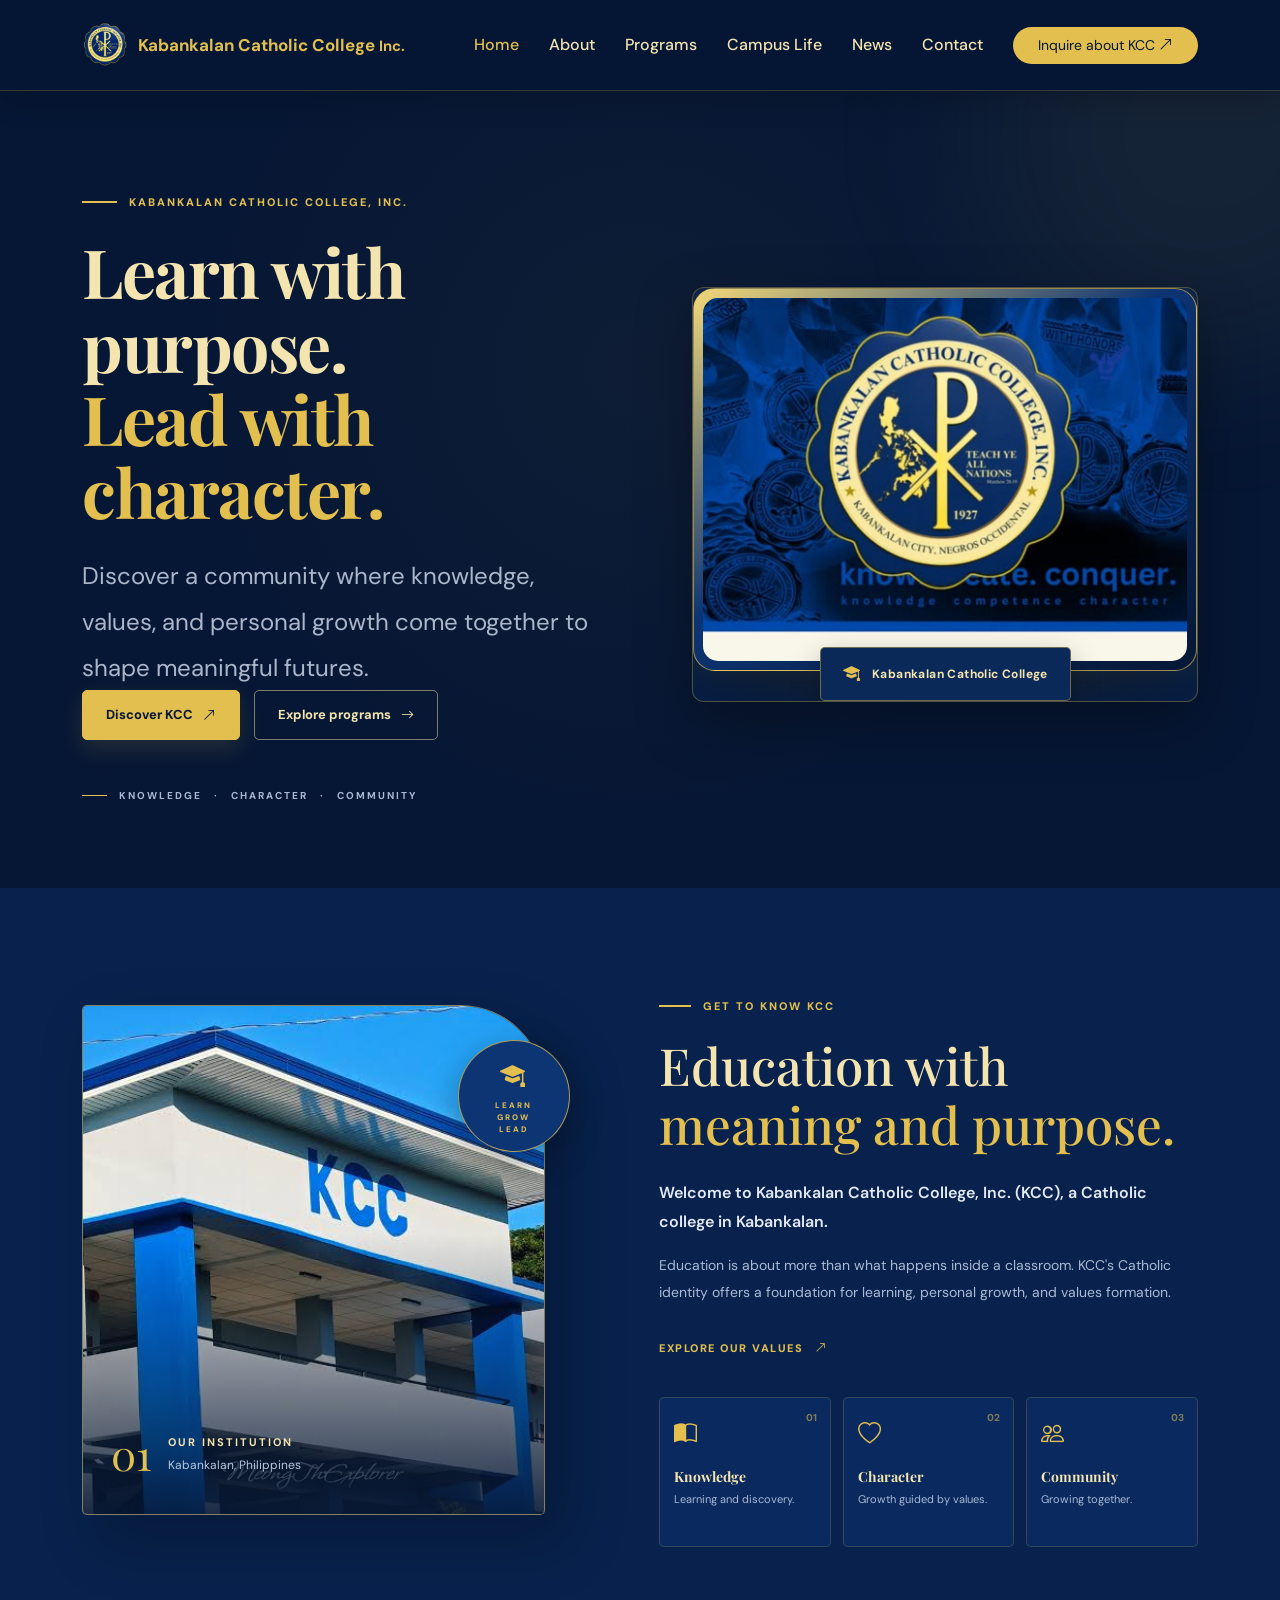
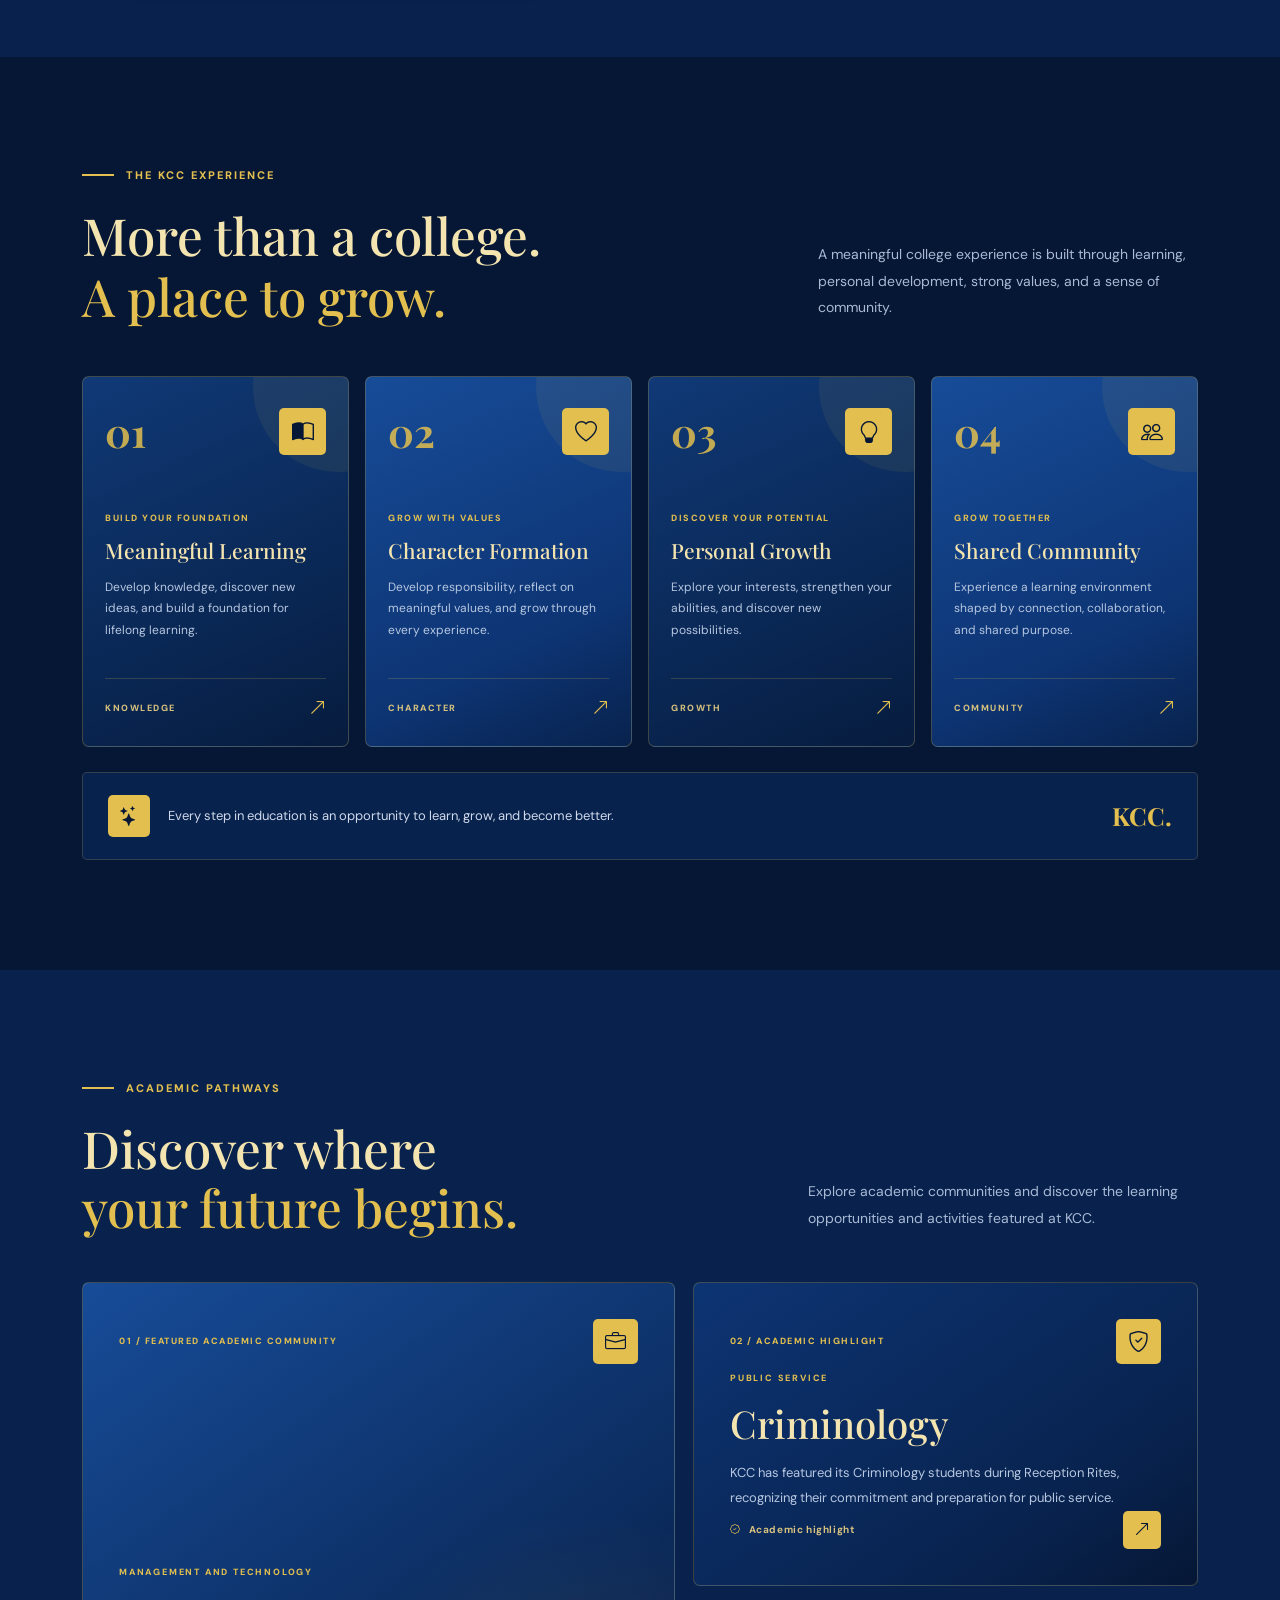
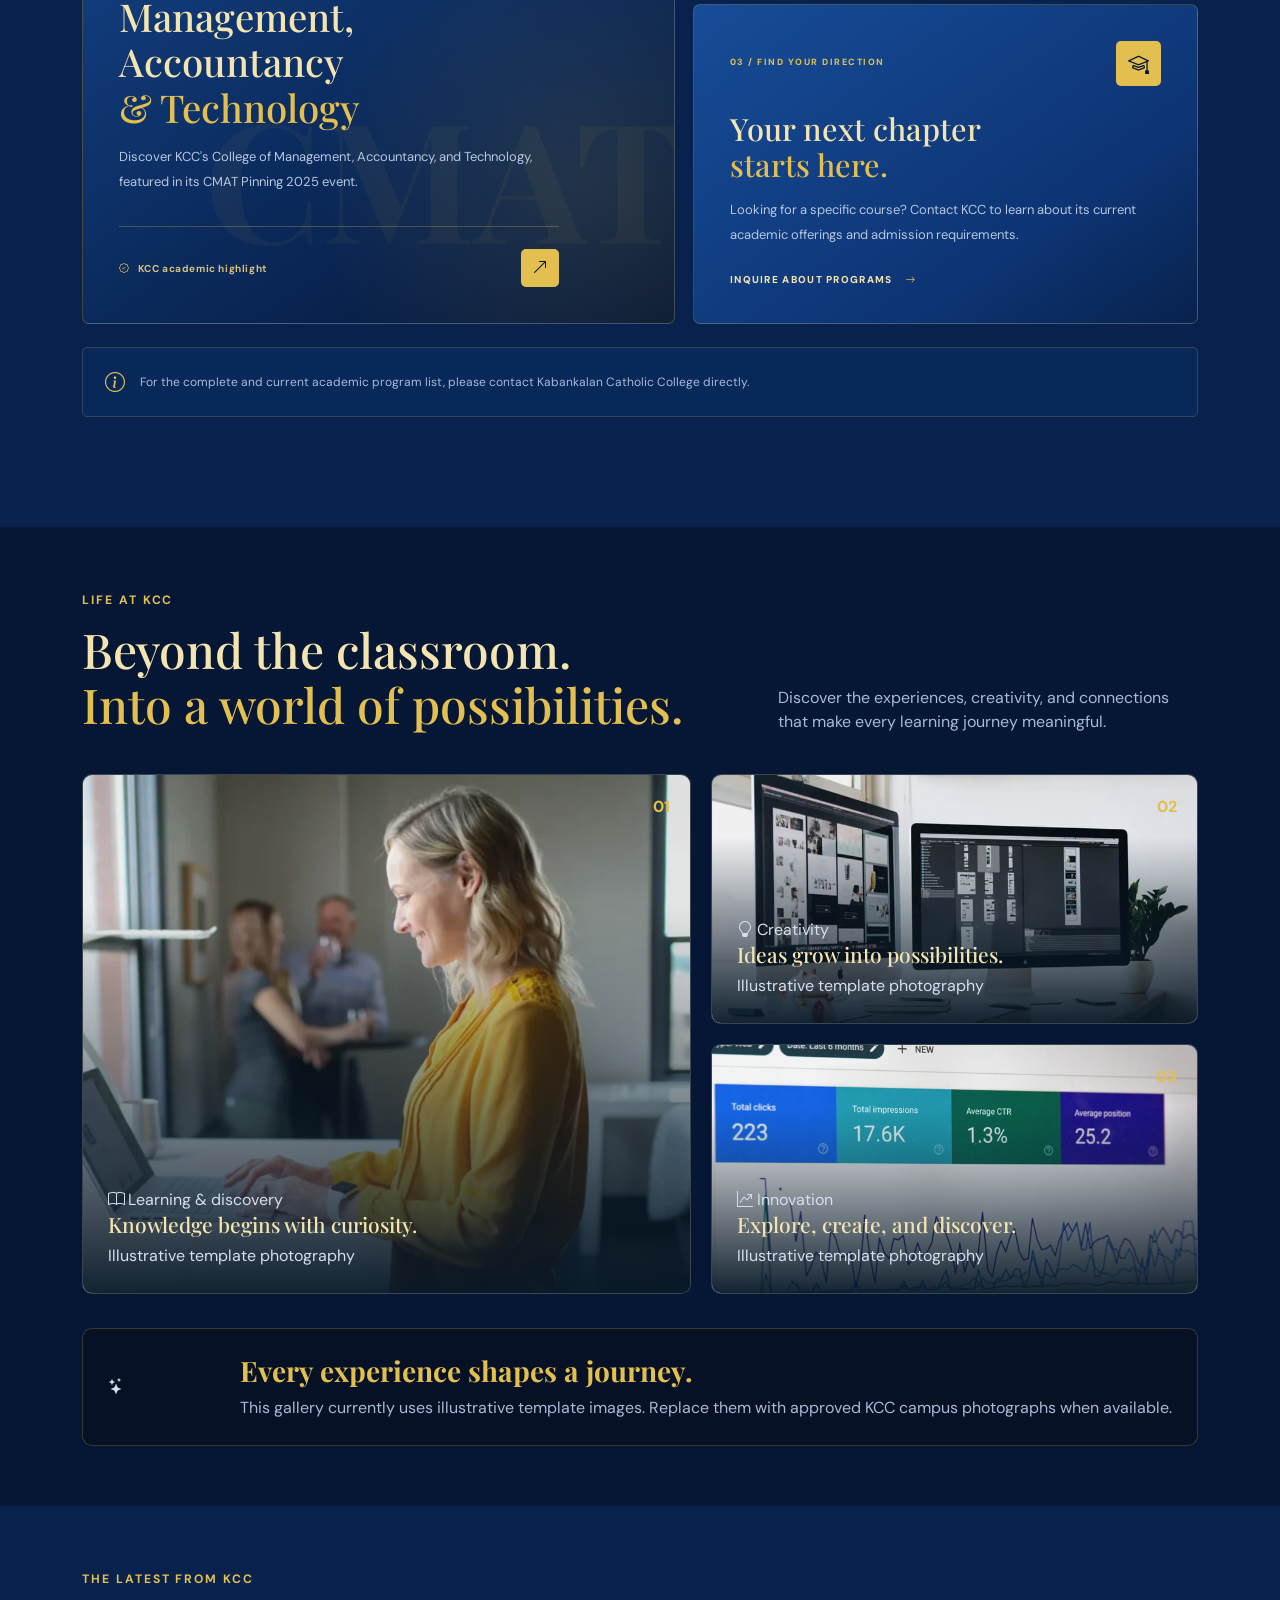
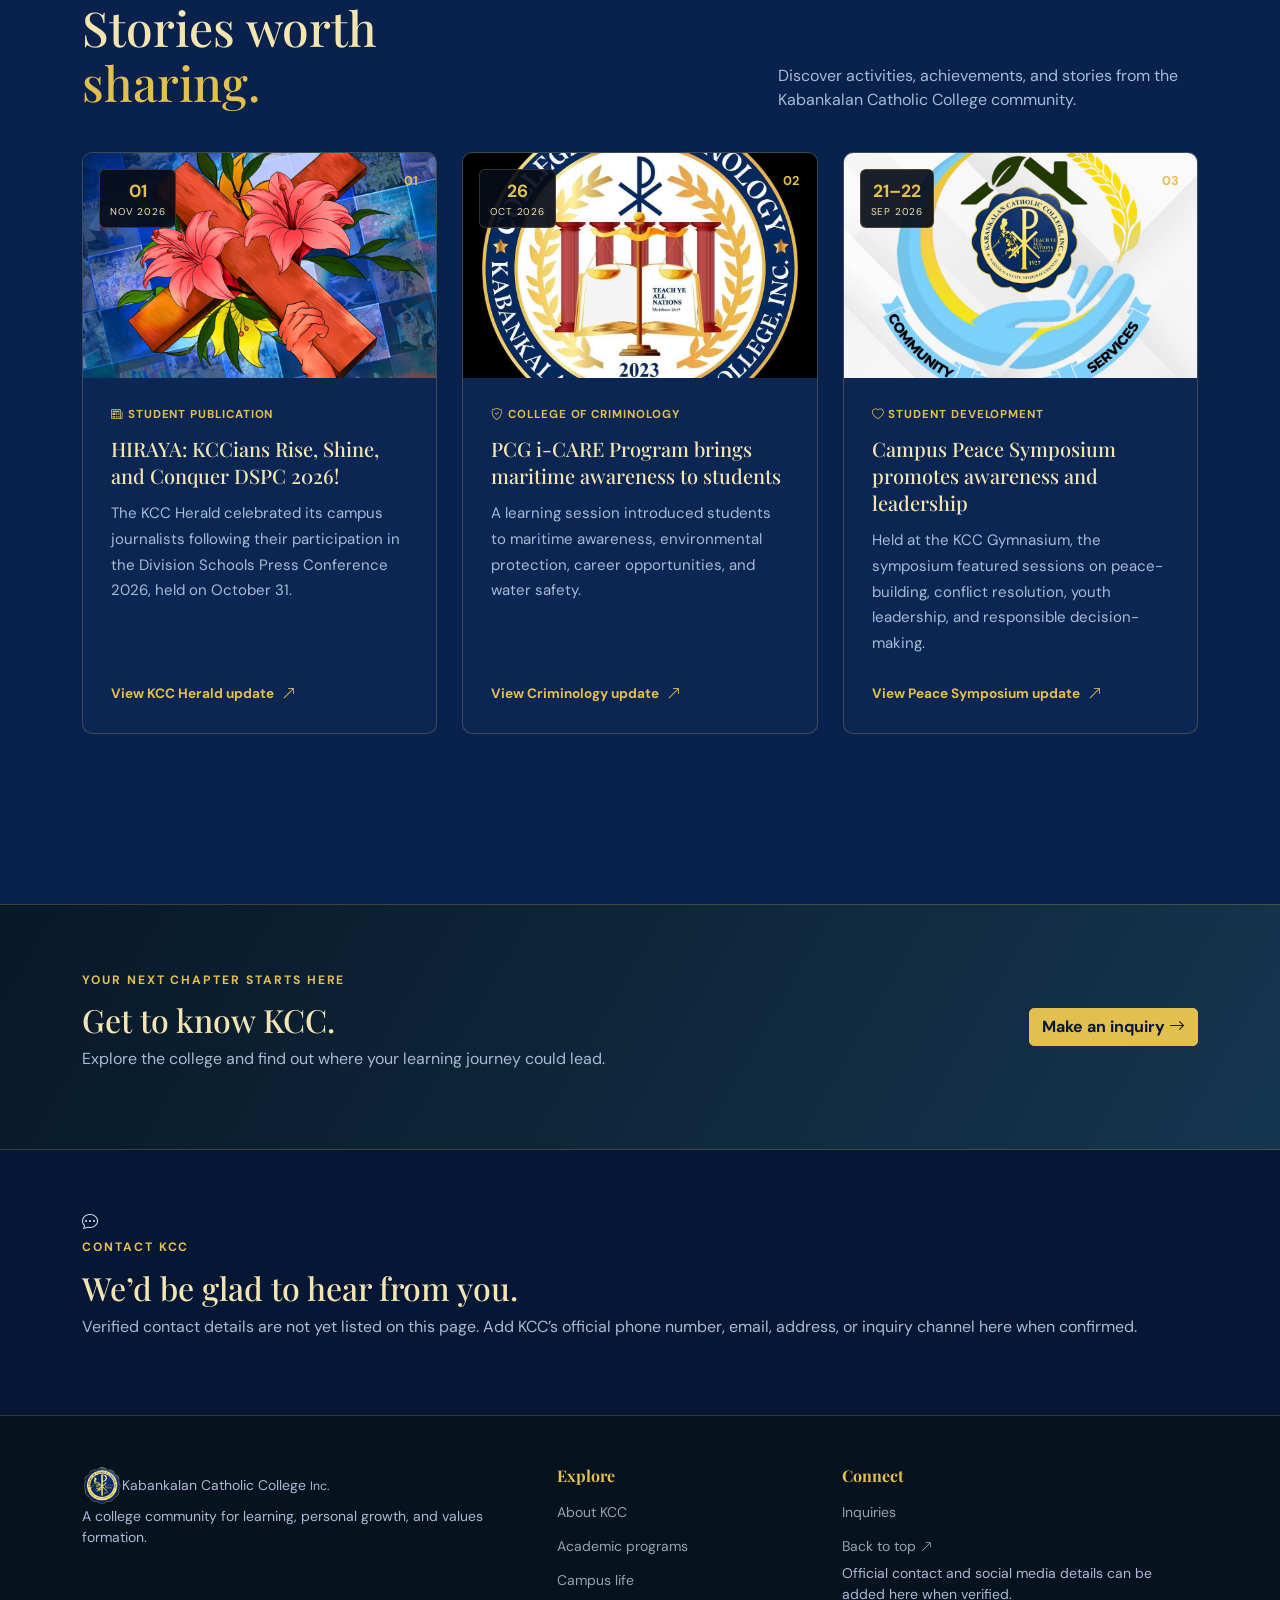
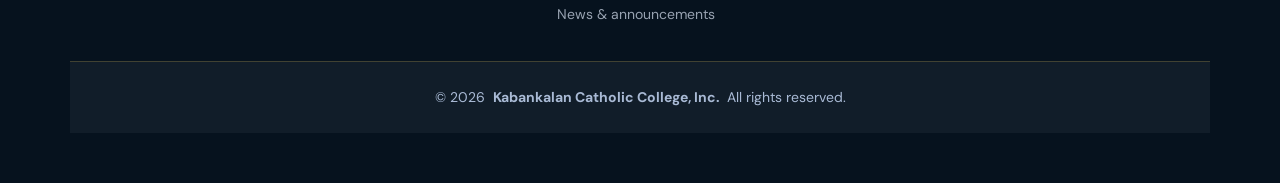
==== index.html @ 58ba97b4 "Initial KCC website project setup" ====
<!DOCTYPE html>
<html lang="en">

<head>
  <meta charset="utf-8">
  <meta name="viewport" content="width=device-width, initial-scale=1">

  <meta name="description" content="Discover Kabankalan Catholic College, Inc. and learn more about its academic community, campus life, and opportunities.">
  <meta name="theme-color" content="#080d18">

  <title>Kabankalan Catholic College, Inc. | KCC</title>

  <!-- KCC Branding -->
  <link href="assets/img/kcc-logo.png" rel="icon" type="image/png">
  <link href="assets/img/apple-touch-icon.png" rel="apple-touch-icon">

  <!-- Google Fonts -->
  <link rel="preconnect" href="https://fonts.googleapis.com">
  <link rel="preconnect" href="https://fonts.gstatic.com" crossorigin>
  <link href="https://fonts.googleapis.com/css2?family=DM+Sans:wght@400;500;600;700&family=Playfair+Display:wght@500;600;700&display=swap" rel="stylesheet">

  <!-- Vendor CSS -->
  <link href="assets/vendor/bootstrap/css/bootstrap.min.css" rel="stylesheet">
  <link href="assets/vendor/bootstrap-icons/bootstrap-icons.css" rel="stylesheet">
  <link href="assets/vendor/aos/aos.css" rel="stylesheet">
  <link href="assets/vendor/glightbox/css/glightbox.min.css" rel="stylesheet">
  <link href="assets/vendor/swiper/swiper-bundle.min.css" rel="stylesheet">

  <!-- Main and KCC Custom CSS -->
  <link href="assets/css/main.css" rel="stylesheet">
  <link href="assets/css/kcc-custom.css" rel="stylesheet">
</head>

<body class="index-page">

  <!-- =========================
       HEADER / NAVIGATION
  ========================== -->
  <header id="header" class="header d-flex align-items-center sticky-top">
    <div class="container-xl d-flex align-items-center">

      <a href="#hero" class="logo d-flex align-items-center me-auto" aria-label="KCC home">
        <img
          src="assets/img/kcc-logo.png"
          alt="Kabankalan Catholic College seal"
          class="brand-logo"
        >

        <span class="brand-name">
          Kabankalan Catholic College
          <small>Inc.</small>
        </span>
      </a>

      <nav id="navmenu" class="navmenu" aria-label="Main navigation">

        <ul>
          <li><a href="#hero" class="active">Home</a></li>
          <li><a href="#about">About</a></li>
          <li><a href="#programs">Programs</a></li>
          <li><a href="#campus-life">Campus Life</a></li>
          <li><a href="#news">News</a></li>
          <li><a href="#contact">Contact</a></li>
        </ul>

        <button
          class="mobile-nav-toggle d-xl-none bi bi-list"
          type="button"
          aria-label="Toggle navigation"
        ></button>

      </nav>

      <a class="btn-getstarted" href="#contact">
        Inquire about KCC
        <i class="bi bi-arrow-up-right"></i>
      </a>

    </div>
  </header>


  <main>

   
<!-- =========================
     PROJECT 3 - ROYAL BLUE HERO
========================== -->
<section id="hero" class="hero kcc-hero project3-hero">

  <div class="container kcc-hero-inner">

    <!-- LEFT: HERO CONTENT -->
    <div class="kcc-hero-copy">

      <span class="kcc-hero-eyebrow">
        <span class="hero-eyebrow-line"></span>
        KABANKALAN CATHOLIC COLLEGE, INC.
      </span>

      <h1>
        Learn with purpose.
        <span>Lead with character.</span>
      </h1>

      <p class="kcc-hero-description">
        Discover a community where knowledge, values, and
        personal growth come together to shape meaningful futures.
      </p>

      <div class="hero-actions">

        <a class="btn btn-gold" href="#about">
          Discover KCC
          <i class="bi bi-arrow-up-right"></i>
        </a>

        <a class="btn btn-outline-light" href="#programs">
          Explore programs
          <i class="bi bi-arrow-right"></i>
        </a>

      </div>

      <div class="kcc-hero-motto">
        <span></span>
        KNOWLEDGE &nbsp; · &nbsp; CHARACTER &nbsp; · &nbsp; COMMUNITY
      </div>

    </div>


    <!-- RIGHT: KCC HERO ARTWORK -->
    <div class="kcc-hero-artwork">

      <div class="kcc-hero-art-glow"></div>

      <div class="kcc-hero-art-frame">

        <img
          src="assets/img/hero-bg.jpg"
          alt="Kabankalan Catholic College official school seal and identity"
          fetchpriority="high"
        >

      </div>

      <div class="kcc-hero-art-label">
        <i class="bi bi-mortarboard-fill"></i>
        <span>Kabankalan Catholic College</span>
      </div>

    </div>

  </div>

</section>



<!-- =========================
     PROJECT 3 - ABOUT KCC
========================== -->
<section id="about" class="section p3-about">

  <div class="container">

    <div class="p3-about-grid">

      <!-- LEFT: IMAGE -->
      <div class="p3-about-visual" data-aos="fade-right">

        <div class="p3-about-image-frame">

          <img
            src="assets/img/about.jpg"
            alt="Kabankalan Catholic College"
            loading="lazy"
          >

          <div class="p3-about-image-overlay"></div>

          <div class="p3-about-image-label">
            <span>01</span>
            <div>
              <strong>OUR INSTITUTION</strong>
              <small>Kabankalan, Philippines</small>
            </div>
          </div>

        </div>

        <div class="p3-about-decoration"></div>

        <div class="p3-about-seal">
          <i class="bi bi-mortarboard-fill"></i>
          <span>LEARN</span>
          <span>GROW</span>
          <span>LEAD</span>
        </div>

      </div>


      <!-- RIGHT: CONTENT -->
      <div class="p3-about-content" data-aos="fade-left">

        <span class="p3-section-label">
          <span></span>
          GET TO KNOW KCC
        </span>

        <h2>
          Education with
          <span>meaning and purpose.</span>
        </h2>

        <p class="p3-about-lead">
          Welcome to Kabankalan Catholic College, Inc. (KCC),
          a Catholic college in Kabankalan.
        </p>

        <p class="p3-about-description">
          Education is about more than what happens inside a classroom.
          KCC's Catholic identity offers a foundation for learning,
          personal growth, and values formation.
        </p>

        <a href="#why-kcc" class="p3-about-link">
          EXPLORE OUR VALUES
          <i class="bi bi-arrow-up-right"></i>
        </a>

        <!-- THREE CORE VALUES -->
        <div class="p3-about-values">

          <article class="p3-value-item">
            <span class="p3-value-number">01</span>

            <div class="p3-value-icon">
              <i class="bi bi-book-half"></i>
            </div>

            <div>
              <h3>Knowledge</h3>
              <p>Learning and discovery.</p>
            </div>
          </article>

          <article class="p3-value-item">
            <span class="p3-value-number">02</span>

            <div class="p3-value-icon">
              <i class="bi bi-heart"></i>
            </div>

            <div>
              <h3>Character</h3>
              <p>Growth guided by values.</p>
            </div>
          </article>

          <article class="p3-value-item">
            <span class="p3-value-number">03</span>

            <div class="p3-value-icon">
              <i class="bi bi-people"></i>
            </div>

            <div>
              <h3>Community</h3>
              <p>Growing together.</p>
            </div>
          </article>

        </div>

      </div>

    </div>

  </div>

</section>


   
<!-- =========================
     PROJECT 3 - WHY CHOOSE KCC
========================== -->
<section id="why-kcc" class="section p3-why-section">

  <div class="container">

    <div class="p3-why-heading" data-aos="fade-up">

      <div>
        <span class="p3-section-label">
          <span></span>
          THE KCC EXPERIENCE
        </span>

        <h2>
          More than a college.
          <span>A place to grow.</span>
        </h2>
      </div>

      <p>
        A meaningful college experience is built through learning,
        personal development, strong values, and a sense of community.
      </p>

    </div>


    <div class="p3-why-grid">

      <!-- CARD 01 -->
      <article class="p3-why-card" data-aos="fade-up">

        <div class="p3-why-card-top">
          <span class="p3-why-number">01</span>
          <i class="bi bi-book-half"></i>
        </div>

        <div class="p3-why-card-content">
          <span class="p3-why-small-label">BUILD YOUR FOUNDATION</span>

          <h3>Meaningful Learning</h3>

          <p>
            Develop knowledge, discover new ideas, and build
            a foundation for lifelong learning.
          </p>
        </div>

        <div class="p3-why-card-bottom">
          <span>KNOWLEDGE</span>
          <i class="bi bi-arrow-up-right"></i>
        </div>

      </article>


      <!-- CARD 02 -->
      <article class="p3-why-card p3-why-card-light" data-aos="fade-up" data-aos-delay="100">

        <div class="p3-why-card-top">
          <span class="p3-why-number">02</span>
          <i class="bi bi-heart"></i>
        </div>

        <div class="p3-why-card-content">
          <span class="p3-why-small-label">GROW WITH VALUES</span>

          <h3>Character Formation</h3>

          <p>
            Develop responsibility, reflect on meaningful values,
            and grow through every experience.
          </p>
        </div>

        <div class="p3-why-card-bottom">
          <span>CHARACTER</span>
          <i class="bi bi-arrow-up-right"></i>
        </div>

      </article>


      <!-- CARD 03 -->
      <article class="p3-why-card" data-aos="fade-up" data-aos-delay="200">

        <div class="p3-why-card-top">
          <span class="p3-why-number">03</span>
          <i class="bi bi-lightbulb"></i>
        </div>

        <div class="p3-why-card-content">
          <span class="p3-why-small-label">DISCOVER YOUR POTENTIAL</span>

          <h3>Personal Growth</h3>

          <p>
            Explore your interests, strengthen your abilities,
            and discover new possibilities.
          </p>
        </div>

        <div class="p3-why-card-bottom">
          <span>GROWTH</span>
          <i class="bi bi-arrow-up-right"></i>
        </div>

      </article>


      <!-- CARD 04 -->
      <article class="p3-why-card p3-why-card-light" data-aos="fade-up" data-aos-delay="300">

        <div class="p3-why-card-top">
          <span class="p3-why-number">04</span>
          <i class="bi bi-people"></i>
        </div>

        <div class="p3-why-card-content">
          <span class="p3-why-small-label">GROW TOGETHER</span>

          <h3>Shared Community</h3>

          <p>
            Experience a learning environment shaped by
            connection, collaboration, and shared purpose.
          </p>
        </div>

        <div class="p3-why-card-bottom">
          <span>COMMUNITY</span>
          <i class="bi bi-arrow-up-right"></i>
        </div>

      </article>

    </div>

    <div class="p3-why-footer" data-aos="fade-up">

      <span class="p3-why-footer-icon">
        <i class="bi bi-stars"></i>
      </span>

      <p>
        Every step in education is an opportunity to learn,
        grow, and become better.
      </p>

      <span class="p3-why-footer-mark">KCC.</span>

    </div>

  </div>

</section>



   
<!-- =========================
     PROJECT 3 - ACADEMIC PROGRAMS
========================== -->
<section id="programs" class="section p3-programs-section">

  <div class="container">

    <div class="p3-programs-heading" data-aos="fade-up">

      <div>
        <span class="p3-section-label">
          <span></span>
          ACADEMIC PATHWAYS
        </span>

        <h2>
          Discover where
          <span>your future begins.</span>
        </h2>
      </div>

      <p>
        Explore academic communities and discover the learning
        opportunities and activities featured at KCC.
      </p>

    </div>


    <div class="p3-programs-grid">

      <!-- FEATURED: CMAT -->
      <article
        class="p3-program-card p3-program-featured"
        data-aos="fade-up"
      >

        <div class="p3-program-card-top">
          <span>01 / FEATURED ACADEMIC COMMUNITY</span>
          <i class="bi bi-briefcase"></i>
        </div>

        <div class="p3-program-featured-content">

          <span class="p3-program-tag">
            MANAGEMENT AND TECHNOLOGY
          </span>

          <h3>
            Management,
            Accountancy
            <span>& Technology</span>
          </h3>

          <p>
            Discover KCC's College of Management, Accountancy,
            and Technology, featured in its CMAT Pinning 2025 event.
          </p>

          <div class="p3-program-divider"></div>

          <div class="p3-program-bottom">
            <span>
              <i class="bi bi-patch-check"></i>
              KCC academic highlight
            </span>

            <a href="#contact" aria-label="Ask about CMAT">
              <i class="bi bi-arrow-up-right"></i>
            </a>
          </div>

        </div>

        <span class="p3-program-watermark">CMAT</span>

      </article>


      <!-- CRIMINOLOGY -->
      <article
        class="p3-program-card p3-program-criminology"
        data-aos="fade-up"
        data-aos-delay="120"
      >

        <div class="p3-program-card-top">
          <span>02 / ACADEMIC HIGHLIGHT</span>
          <i class="bi bi-shield-check"></i>
        </div>

        <div class="p3-program-content">

          <span class="p3-program-tag">
            PUBLIC SERVICE
          </span>

          <h3>Criminology</h3>

          <p>
            KCC has featured its Criminology students during
            Reception Rites, recognizing their commitment
            and preparation for public service.
          </p>

        </div>

        <div class="p3-program-bottom">
          <span>
            <i class="bi bi-patch-check"></i>
            Academic highlight
          </span>

          <a href="#contact" aria-label="Ask about Criminology">
            <i class="bi bi-arrow-up-right"></i>
          </a>
        </div>

      </article>


      <!-- PROGRAM INQUIRY -->
      <article
        class="p3-program-card p3-program-inquiry"
        data-aos="fade-up"
        data-aos-delay="240"
      >

        <div class="p3-program-card-top">
          <span>03 / FIND YOUR DIRECTION</span>
          <i class="bi bi-mortarboard"></i>
        </div>

        <div class="p3-program-content">

          <h3>
            Your next chapter
            <span>starts here.</span>
          </h3>

          <p>
            Looking for a specific course? Contact KCC to learn
            about its current academic offerings and admission requirements.
          </p>

        </div>

        <a href="#contact" class="p3-program-inquiry-link">
          INQUIRE ABOUT PROGRAMS
          <i class="bi bi-arrow-right"></i>
        </a>

      </article>

    </div>


    <div class="p3-programs-note" data-aos="fade-up">

      <i class="bi bi-info-circle"></i>

      <p>
        For the complete and current academic program list,
        please contact Kabankalan Catholic College directly.
      </p>

    </div>

  </div>

</section>



    <!-- =========================
         CAMPUS LIFE
    ========================== -->
    <section id="campus-life" class="section campus-section">

      <div class="container">

        <div class="campus-heading" data-aos="fade-up">

          <div>
            <span class="section-kicker">Life at KCC</span>

            <h2 class="section-heading">
              Beyond the classroom.
              <span>Into a world of possibilities.</span>
            </h2>
          </div>

          <p>
            Discover the experiences, creativity, and connections
            that make every learning journey meaningful.
          </p>

        </div>

        <div class="campus-gallery">

          <!-- FEATURED IMAGE -->
          <figure
            class="campus-photo campus-photo-large"
            data-aos="fade-up"
          >

            <img
              src="assets/img/about/about-1.webp"
              alt="Illustrative image of a learner working at a laptop"
              loading="lazy"
            >

            <div class="campus-photo-overlay"></div>

            <div class="campus-photo-content">

              <span class="campus-photo-category">
                <i class="bi bi-book"></i>
                Learning &amp; discovery
              </span>

              <h3>Knowledge begins with curiosity.</h3>

              <span class="campus-photo-note">
                Illustrative template photography
              </span>

            </div>

            <span class="campus-photo-number">01</span>

          </figure>


          <!-- SECOND IMAGE -->
          <figure
            class="campus-photo"
            data-aos="fade-up"
            data-aos-delay="120"
          >

            <img
              src="assets/img/course/course-1.webp"
              alt="Illustrative image of a computer displaying design work"
              loading="lazy"
            >

            <div class="campus-photo-overlay"></div>

            <div class="campus-photo-content">

              <span class="campus-photo-category">
                <i class="bi bi-lightbulb"></i>
                Creativity
              </span>

              <h3>Ideas grow into possibilities.</h3>

              <span class="campus-photo-note">
                Illustrative template photography
              </span>

            </div>

            <span class="campus-photo-number">02</span>

          </figure>


          <!-- THIRD IMAGE -->
          <figure
            class="campus-photo"
            data-aos="fade-up"
            data-aos-delay="240"
          >

            <img
              src="assets/img/course/course-2.webp"
              alt="Illustrative image of data analytics on a computer screen"
              loading="lazy"
            >

            <div class="campus-photo-overlay"></div>

            <div class="campus-photo-content">

              <span class="campus-photo-category">
                <i class="bi bi-graph-up-arrow"></i>
                Innovation
              </span>

              <h3>Explore, create, and discover.</h3>

              <span class="campus-photo-note">
                Illustrative template photography
              </span>

            </div>

            <span class="campus-photo-number">03</span>

          </figure>

        </div>


        <div class="campus-footer" data-aos="fade-up">

          <div class="campus-footer-icon">
            <i class="bi bi-stars"></i>
          </div>

          <div>
            <h3>Every experience shapes a journey.</h3>

            <p>
              This gallery currently uses illustrative template images.
              Replace them with approved KCC campus photographs when available.
            </p>
          </div>

        </div>

      </div>

    </section>


    <!-- =========================
         KCC NEWS & ANNOUNCEMENTS
    ========================== -->
    <section id="news" class="section news-section">

      <div class="container">

        <div class="news-heading" data-aos="fade-up">

          <div>
            <span class="section-kicker">The latest from KCC</span>

            <h2 class="section-heading">
              Stories worth
              <span>sharing.</span>
            </h2>
          </div>

          <p>
            Discover activities, achievements, and stories
            from the Kabankalan Catholic College community.
          </p>

        </div>


        <div class="news-grid">

          <!-- FEATURED NEWS: DSPC 2026 -->
          <article
            class="news-story news-story-featured"
            data-aos="fade-up"
          >

            <div class="news-story-image">

              <img
                src="assets/img/event/KCCHERALD.jpg"
                alt="KCC campus journalism activity"
                loading="lazy"
              >

            </div>

            <div class="news-story-overlay"></div>

            <span class="news-date">
              <strong>01</strong>
              <small>NOV 2026</small>
            </span>

            <div class="news-story-content">

              <span class="news-category">
                <i class="bi bi-newspaper"></i>
                Student publication
              </span>

              <h3>
                HIRAYA: KCCians Rise, Shine, and Conquer DSPC 2026!
              </h3>

              <p>
                The KCC Herald celebrated its campus journalists
                following their participation in the Division
                Schools Press Conference 2026, held on October 31.
              </p>

              <a
                href="https://www.facebook.com/thekccherald"
                target="_blank"
                rel="noopener noreferrer"
                class="news-read-link"
              >
                View KCC Herald update
                <i class="bi bi-arrow-up-right"></i>
              </a>

            </div>

            <span class="news-story-number">01</span>

          </article>


          <!-- PCG I-CARE -->
          <article
            class="news-story news-story-small"
            data-aos="fade-up"
            data-aos-delay="120"
          >

            <div class="news-story-image">

              <img
                src="assets/img/event/Criminology.jpg"
                alt="KCC College of Criminology activity"
                loading="lazy"
              >

            </div>

            <div class="news-story-overlay"></div>

            <span class="news-date">
              <strong>26</strong>
              <small>OCT 2026</small>
            </span>

            <div class="news-story-content">

              <span class="news-category">
                <i class="bi bi-shield-check"></i>
                College of Criminology
              </span>

              <h3>
                PCG i-CARE Program brings maritime awareness to students
              </h3>

              <p>
                A learning session introduced students to maritime
                awareness, environmental protection, career opportunities,
                and water safety.
              </p>

              <a
                href="https://www.facebook.com/share/p/18pWQpgUuE/"
                target="_blank"
                rel="noopener noreferrer"
                class="news-read-link"
              >
                View Criminology update
                <i class="bi bi-arrow-up-right"></i>
              </a>

            </div>

            <span class="news-story-number">02</span>

          </article>


          <!-- CAMPUS PEACE SYMPOSIUM -->
          <article
            class="news-story news-story-editorial"
            data-aos="fade-up"
            data-aos-delay="240"
          >

            <div class="news-story-image">

              <img
                src="assets/img/event/PeaceSymposium.jpg"
                alt="KCC Campus Peace Symposium"
                loading="lazy"
              >

            </div>

            <div class="news-story-overlay"></div>

            <span class="news-date">
              <strong>21–22</strong>
              <small>SEP 2026</small>
            </span>

            <div class="news-story-content">

              <span class="news-category">
                <i class="bi bi-heart"></i>
                Student development
              </span>

              <h3>
                Campus Peace Symposium promotes awareness and leadership
              </h3>

              <p>
                Held at the KCC Gymnasium, the symposium featured
                sessions on peace-building, conflict resolution,
                youth leadership, and responsible decision-making.
              </p>

              <a
                href="https://www.facebook.com/share/p/1FNXZFG8wu/"
                target="_blank"
                rel="noopener noreferrer"
                class="news-read-link"
              >
                View Peace Symposium update
                <i class="bi bi-arrow-up-right"></i>
              </a>

            </div>

            <span class="news-story-number">03</span>

          </article>

        </div>


        <div class="news-bottom" data-aos="fade-up">

          <div class="news-bottom-label">
            <span class="news-bottom-dot"></span>
            <span>From the KCC community</span>
          </div>

          <p>
            Stories, activities, and announcements that bring
            the KCC community together.
          </p>

        </div>

      </div>

    </section>


    <!-- =========================
         INQUIRY BANNER
    ========================== -->
    <section class="inquiry-band">

      <div
        class="container d-lg-flex align-items-center justify-content-between"
        data-aos="fade-up"
      >

        <div>
          <span class="section-kicker">
            Your next chapter starts here
          </span>

          <h2>Get to know KCC.</h2>

          <p>
            Explore the college and find out where your
            learning journey could lead.
          </p>
        </div>

        <a class="btn btn-gold" href="#contact">
          Make an inquiry
          <i class="bi bi-arrow-right"></i>
        </a>

      </div>

    </section>


    <!-- =========================
         CONTACT
    ========================== -->
    <section id="contact" class="section contact-section">

      <div class="container">

        <div class="contact-card" data-aos="fade-up">

          <div class="contact-icon">
            <i class="bi bi-chat-dots"></i>
          </div>

          <div>
            <span class="section-kicker">Contact KCC</span>

            <h2>We’d be glad to hear from you.</h2>

            <p>
              Verified contact details are not yet listed on this page.
              Add KCC’s official phone number, email, address, or
              inquiry channel here when confirmed.
            </p>
          </div>

        </div>

      </div>

    </section>

  </main>


  <!-- =========================
       FOOTER
  ========================== -->
  <footer id="footer" class="footer kcc-footer">

    <div class="container footer-top">

      <div class="row gy-4">

        <div class="col-lg-5 col-md-6">

          <a
            href="#hero"
            class="logo d-flex align-items-center footer-brand"
            aria-label="KCC home"
          >

            <img
              src="assets/img/kcc-logo.png"
              alt="Kabankalan Catholic College seal"
              class="brand-logo"
            >

            <span class="brand-name">
              Kabankalan Catholic College
              <small>Inc.</small>
            </span>

          </a>

          <p class="footer-intro">
            A college community for learning, personal growth,
            and values formation.
          </p>

        </div>


        <div class="col-lg-3 col-md-6 footer-links">

          <h4>Explore</h4>

          <ul>
            <li><a href="#about">About KCC</a></li>
            <li><a href="#programs">Academic programs</a></li>
            <li><a href="#campus-life">Campus life</a></li>
            <li><a href="#news">News &amp; announcements</a></li>
          </ul>

        </div>


        <div class="col-lg-4 col-md-6 footer-links">

          <h4>Connect</h4>

          <ul>
            <li><a href="#contact">Inquiries</a></li>
            <li>
              <a href="#hero">
                Back to top
                <i class="bi bi-arrow-up-right"></i>
              </a>
            </li>
          </ul>

          <p class="footer-contact-note">
            Official contact and social media details can be added
            here when verified.
          </p>

        </div>

      </div>

    </div>


    <div class="container copyright text-center">

      <p>
        ©
        <span id="copyright-year">2026</span>
        <strong class="px-1">
          Kabankalan Catholic College, Inc.
        </strong>
        All rights reserved.
      </p>

    </div>

  </footer>


  <!-- Scroll to Top -->
  <a
    href="#hero"
    id="scroll-top"
    class="scroll-top d-flex align-items-center justify-content-center"
    aria-label="Back to top"
  >
    <i class="bi bi-arrow-up-short"></i>
  </a>


  <!-- Preloader -->
  <div id="preloader" aria-hidden="true"></div>


  <!-- Vendor JS -->
  <script src="assets/vendor/bootstrap/js/bootstrap.bundle.min.js"></script>
  <script src="assets/vendor/aos/aos.js"></script>
  <script src="assets/vendor/glightbox/js/glightbox.min.js"></script>
  <script src="assets/vendor/purecounter/purecounter_vanilla.js"></script>
  <script src="assets/vendor/swiper/swiper-bundle.min.js"></script>

  <!-- Main JS -->
  <script src="assets/js/main.js"></script>

</body>
</html>
---- assets/css/main.css ----
/**
* Template Name: Mentor
* Template URL: https://bootstrapmade.com/mentor-free-education-bootstrap-theme/
* Updated: Jul 07 2025 with Bootstrap v5.3.7
* Author: BootstrapMade.com
* License: https://bootstrapmade.com/license/
*/

/*--------------------------------------------------------------
# Font & Color Variables
# Help: https://bootstrapmade.com/color-system/
--------------------------------------------------------------*/
/* Fonts */
:root {
  --default-font: "Open Sans",  system-ui, -apple-system, "Segoe UI", Roboto, "Helvetica Neue", Arial, "Noto Sans", "Liberation Sans", sans-serif, "Apple Color Emoji", "Segoe UI Emoji", "Segoe UI Symbol", "Noto Color Emoji";
  --heading-font: "Raleway",  sans-serif;
  --nav-font: "Poppins",  sans-serif;
}

/* Global Colors - The following color variables are used throughout the website. Updating them here will change the color scheme of the entire website */
:root { 
  --background-color: #ffffff; /* Background color for the entire website, including individual sections */
  --default-color: #444444; /* Default color used for the majority of the text content across the entire website */
  --heading-color: #37423b; /* Color for headings, subheadings and title throughout the website */
  --accent-color: #5fcf80; /* Accent color that represents your brand on the website. It's used for buttons, links, and other elements that need to stand out */
  --surface-color: #ffffff; /* The surface color is used as a background of boxed elements within sections, such as cards, icon boxes, or other elements that require a visual separation from the global background. */
  --contrast-color: #ffffff; /* Contrast color for text, ensuring readability against backgrounds of accent, heading, or default colors. */
}

/* Nav Menu Colors - The following color variables are used specifically for the navigation menu. They are separate from the global colors to allow for more customization options */
:root {
  --nav-color: #272828;  /* The default color of the main navmenu links */
  --nav-hover-color: #5fcf80; /* Applied to main navmenu links when they are hovered over or active */
  --nav-mobile-background-color: #ffffff; /* Used as the background color for mobile navigation menu */
  --nav-dropdown-background-color: #ffffff; /* Used as the background color for dropdown items that appear when hovering over primary navigation items */
  --nav-dropdown-color: #272828; /* Used for navigation links of the dropdown items in the navigation menu. */
  --nav-dropdown-hover-color: #5fcf80; /* Similar to --nav-hover-color, this color is applied to dropdown navigation links when they are hovered over. */
}

/* Color Presets - These classes override global colors when applied to any section or element, providing reuse of the sam color scheme. */

.light-background {
  --background-color: #f9f9f9;
  --surface-color: #ffffff;
}

.dark-background {
  --background-color: #060606;
  --default-color: #ffffff;
  --heading-color: #ffffff;
  --surface-color: #252525;
  --contrast-color: #ffffff;
}

/* Smooth scroll */
:root {
  scroll-behavior: smooth;
}

/*--------------------------------------------------------------
# General Styling & Shared Classes
--------------------------------------------------------------*/
body {
  color: var(--default-color);
  background-color: var(--background-color);
  font-family: var(--default-font);
}

a {
  color: var(--accent-color);
  text-decoration: none;
  transition: 0.3s;
}

a:hover {
  color: color-mix(in srgb, var(--accent-color), transparent 25%);
  text-decoration: none;
}

h1,
h2,
h3,
h4,
h5,
h6 {
  color: var(--heading-color);
  font-family: var(--heading-font);
}

/* Email Form Messages
------------------------------*/
.email-form .error-message {
  display: none;
  background: #df1529;
  color: #ffffff;
  text-align: left;
  padding: 15px;
  margin-bottom: 24px;
  font-weight: 600;
}

.email-form .sent-message {
  display: none;
  color: #ffffff;
  background: #059652;
  text-align: center;
  padding: 15px;
  margin-bottom: 24px;
  font-weight: 600;
}

.email-form .loading {
  display: none;
  background: var(--surface-color);
  text-align: center;
  padding: 15px;
  margin-bottom: 24px;
}

.email-form .loading:before {
  content: "";
  display: inline-block;
  border-radius: 50%;
  width: 24px;
  height: 24px;
  margin: 0 10px -6px 0;
  border: 3px solid var(--accent-color);
  border-top-color: var(--surface-color);
  animation: email-form-loading 1s linear infinite;
}

@keyframes email-form-loading {
  0% {
    transform: rotate(0deg);
  }

  100% {
    transform: rotate(360deg);
  }
}

/* Pulsating Play Button
------------------------------*/
.pulsating-play-btn {
  width: 94px;
  height: 94px;
  background: radial-gradient(var(--accent-color) 50%, color-mix(in srgb, var(--accent-color), transparent 75%) 52%);
  border-radius: 50%;
  display: block;
  position: relative;
  overflow: hidden;
}

.pulsating-play-btn:before {
  content: "";
  position: absolute;
  width: 120px;
  height: 120px;
  animation-delay: 0s;
  animation: pulsate-play-btn 2s;
  animation-direction: forwards;
  animation-iteration-count: infinite;
  animation-timing-function: steps;
  opacity: 1;
  border-radius: 50%;
  border: 5px solid color-mix(in srgb, var(--accent-color), transparent 30%);
  top: -15%;
  left: -15%;
  background: rgba(198, 16, 0, 0);
}

.pulsating-play-btn:after {
  content: "";
  position: absolute;
  left: 50%;
  top: 50%;
  transform: translateX(-40%) translateY(-50%);
  width: 0;
  height: 0;
  border-top: 10px solid transparent;
  border-bottom: 10px solid transparent;
  border-left: 15px solid #fff;
  z-index: 100;
  transition: all 400ms cubic-bezier(0.55, 0.055, 0.675, 0.19);
}

.pulsating-play-btn:hover:before {
  content: "";
  position: absolute;
  left: 50%;
  top: 50%;
  transform: translateX(-40%) translateY(-50%);
  width: 0;
  height: 0;
  border: none;
  border-top: 10px solid transparent;
  border-bottom: 10px solid transparent;
  border-left: 15px solid #fff;
  z-index: 200;
  animation: none;
  border-radius: 0;
}

.pulsating-play-btn:hover:after {
  border-left: 15px solid var(--accent-color);
  transform: scale(20);
}

@keyframes pulsate-play-btn {
  0% {
    transform: scale(0.6, 0.6);
    opacity: 1;
  }

  100% {
    transform: scale(1, 1);
    opacity: 0;
  }
}

/*--------------------------------------------------------------
# Global Header
--------------------------------------------------------------*/
.header {
  color: var(--default-color);
  background-color: var(--background-color);
  padding: 15px 0;
  transition: all 0.5s;
  z-index: 997;
}

.header .logo {
  line-height: 1;
}

.header .logo img {
  max-height: 36px;
  margin-right: 8px;
}

.header .logo h1 {
  font-weight: 700;
  font-size: 30px;
  margin: 0;
  letter-spacing: 1px;
  text-transform: uppercase;
  color: var(--accent-color);
}

.header .btn-getstarted,
.header .btn-getstarted:focus {
  color: var(--contrast-color);
  background: var(--accent-color);
  font-size: 14px;
  padding: 8px 25px;
  margin: 0 0 0 30px;
  border-radius: 50px;
  transition: 0.3s;
}

.header .btn-getstarted:hover,
.header .btn-getstarted:focus:hover {
  color: var(--contrast-color);
  background: color-mix(in srgb, var(--accent-color), transparent 15%);
}

@media (max-width: 1200px) {
  .header .logo {
    order: 1;
  }

  .header .btn-getstarted {
    order: 2;
    margin: 0 15px 0 0;
    padding: 6px 15px;
  }

  .header .navmenu {
    order: 3;
  }
}

.scrolled .header {
  box-shadow: 0px 0 18px rgba(0, 0, 0, 0.1);
}

/*--------------------------------------------------------------
# Navigation Menu
--------------------------------------------------------------*/
/* Navmenu - Desktop */
@media (min-width: 1200px) {
  .navmenu {
    padding: 0;
  }

  .navmenu ul {
    margin: 0;
    padding: 0;
    display: flex;
    list-style: none;
    align-items: center;
  }

  .navmenu li {
    position: relative;
  }

  .navmenu a,
  .navmenu a:focus {
    color: var(--nav-color);
    padding: 18px 15px;
    font-size: 16px;
    font-family: var(--nav-font);
    font-weight: 400;
    display: flex;
    align-items: center;
    justify-content: space-between;
    white-space: nowrap;
    transition: 0.3s;
  }

  .navmenu a i,
  .navmenu a:focus i {
    font-size: 12px;
    line-height: 0;
    margin-left: 5px;
    transition: 0.3s;
  }

  .navmenu li:last-child a {
    padding-right: 0;
  }

  .navmenu li:hover>a,
  .navmenu .active,
  .navmenu .active:focus {
    color: var(--nav-hover-color);
  }

  .navmenu .dropdown ul {
    margin: 0;
    padding: 10px 0;
    background: var(--nav-dropdown-background-color);
    display: block;
    position: absolute;
    visibility: hidden;
    left: 14px;
    top: 130%;
    opacity: 0;
    transition: 0.3s;
    border-radius: 4px;
    z-index: 99;
    box-shadow: 0px 0px 30px rgba(0, 0, 0, 0.1);
  }

  .navmenu .dropdown ul li {
    min-width: 200px;
  }

  .navmenu .dropdown ul a {
    padding: 10px 20px;
    font-size: 15px;
    text-transform: none;
    color: var(--nav-dropdown-color);
  }

  .navmenu .dropdown ul a i {
    font-size: 12px;
  }

  .navmenu .dropdown ul a:hover,
  .navmenu .dropdown ul .active:hover,
  .navmenu .dropdown ul li:hover>a {
    color: var(--nav-dropdown-hover-color);
  }

  .navmenu .dropdown:hover>ul {
    opacity: 1;
    top: 100%;
    visibility: visible;
  }

  .navmenu .dropdown .dropdown ul {
    top: 0;
    left: -90%;
    visibility: hidden;
  }

  .navmenu .dropdown .dropdown:hover>ul {
    opacity: 1;
    top: 0;
    left: -100%;
    visibility: visible;
  }
}

/* Navmenu - Mobile */
@media (max-width: 1199px) {
  .mobile-nav-toggle {
    color: var(--nav-color);
    font-size: 28px;
    line-height: 0;
    margin-right: 10px;
    cursor: pointer;
    transition: color 0.3s;
  }

  .navmenu {
    padding: 0;
    z-index: 9997;
  }

  .navmenu ul {
    display: none;
    list-style: none;
    position: absolute;
    inset: 60px 20px 20px 20px;
    padding: 10px 0;
    margin: 0;
    border-radius: 6px;
    background-color: var(--nav-mobile-background-color);
    border: 1px solid color-mix(in srgb, var(--default-color), transparent 90%);
    box-shadow: none;
    overflow-y: auto;
    transition: 0.3s;
    z-index: 9998;
  }

  .navmenu a,
  .navmenu a:focus {
    color: var(--nav-dropdown-color);
    padding: 10px 20px;
    font-family: var(--nav-font);
    font-size: 17px;
    font-weight: 500;
    display: flex;
    align-items: center;
    justify-content: space-between;
    white-space: nowrap;
    transition: 0.3s;
  }

  .navmenu a i,
  .navmenu a:focus i {
    font-size: 12px;
    line-height: 0;
    margin-left: 5px;
    width: 30px;
    height: 30px;
    display: flex;
    align-items: center;
    justify-content: center;
    border-radius: 50%;
    transition: 0.3s;
    background-color: color-mix(in srgb, var(--accent-color), transparent 90%);
  }

  .navmenu a i:hover,
  .navmenu a:focus i:hover {
    background-color: var(--accent-color);
    color: var(--contrast-color);
  }

  .navmenu a:hover,
  .navmenu .active,
  .navmenu .active:focus {
    color: var(--nav-dropdown-hover-color);
  }

  .navmenu .active i,
  .navmenu .active:focus i {
    background-color: var(--accent-color);
    color: var(--contrast-color);
    transform: rotate(180deg);
  }

  .navmenu .dropdown ul {
    position: static;
    display: none;
    z-index: 99;
    padding: 10px 0;
    margin: 10px 20px;
    background-color: var(--nav-dropdown-background-color);
    transition: all 0.5s ease-in-out;
  }

  .navmenu .dropdown ul ul {
    background-color: rgba(33, 37, 41, 0.1);
  }

  .navmenu .dropdown>.dropdown-active {
    display: block;
    background-color: rgba(33, 37, 41, 0.03);
  }

  .mobile-nav-active {
    overflow: hidden;
  }

  .mobile-nav-active .mobile-nav-toggle {
    color: #fff;
    position: absolute;
    font-size: 32px;
    top: 15px;
    right: 15px;
    margin-right: 0;
    z-index: 9999;
  }

  .mobile-nav-active .navmenu {
    position: fixed;
    overflow: hidden;
    inset: 0;
    background: rgba(33, 37, 41, 0.8);
    transition: 0.3s;
  }

  .mobile-nav-active .navmenu>ul {
    display: block;
  }
}

/*--------------------------------------------------------------
# Global Footer
--------------------------------------------------------------*/
.footer {
  color: var(--default-color);
  background-color: var(--background-color);
  font-size: 14px;
  padding-bottom: 50px;
  position: relative;
}

.footer .footer-top {
  padding-top: 50px;
}

.footer .footer-about .logo {
  margin-bottom: 0;
}

.footer .footer-about .logo img {
  max-height: 40px;
  margin-right: 6px;
}

.footer .footer-about .logo span {
  font-size: 26px;
  font-weight: 700;
  letter-spacing: 1px;
  font-family: var(--heading-font);
  color: var(--heading-color);
}

.footer .footer-about p {
  font-size: 14px;
  font-family: var(--heading-font);
}

.footer .social-links a {
  display: flex;
  align-items: center;
  justify-content: center;
  width: 40px;
  height: 40px;
  border-radius: 50%;
  border: 1px solid color-mix(in srgb, var(--default-color), transparent 50%);
  font-size: 16px;
  color: color-mix(in srgb, var(--default-color), transparent 30%);
  margin-right: 10px;
  transition: 0.3s;
}

.footer .social-links a:hover {
  color: var(--accent-color);
  border-color: var(--accent-color);
}

.footer h4 {
  font-size: 16px;
  font-weight: bold;
  position: relative;
  padding-bottom: 12px;
}

.footer .footer-links {
  margin-bottom: 30px;
}

.footer .footer-links ul {
  list-style: none;
  padding: 0;
  margin: 0;
}

.footer .footer-links ul i {
  padding-right: 2px;
  font-size: 12px;
  line-height: 0;
}

.footer .footer-links ul li {
  padding: 10px 0;
  display: flex;
  align-items: center;
}

.footer .footer-links ul li:first-child {
  padding-top: 0;
}

.footer .footer-links ul a {
  color: color-mix(in srgb, var(--default-color), transparent 30%);
  display: inline-block;
  line-height: 1;
}

.footer .footer-links ul a:hover {
  color: var(--accent-color);
}

.footer .footer-contact p {
  margin-bottom: 5px;
}

.footer .footer-newsletter .newsletter-form {
  margin-top: 30px;
  margin-bottom: 15px;
  padding: 6px 8px;
  position: relative;
  border-radius: 50px;
  border: 1px solid color-mix(in srgb, var(--default-color), transparent 80%);
  display: flex;
  background-color: var(--surface-color);
  transition: 0.3s;
}

.footer .footer-newsletter .newsletter-form:focus-within {
  border-color: var(--accent-color);
}

.footer .footer-newsletter .newsletter-form input[type=email] {
  border: 0;
  padding: 4px 8px;
  width: 100%;
  background-color: var(--surface-color);
  color: var(--default-color);
}

.footer .footer-newsletter .newsletter-form input[type=email]:focus-visible {
  outline: none;
}

.footer .footer-newsletter .newsletter-form input[type=submit] {
  border: 0;
  font-size: 16px;
  padding: 0 20px 2px 20px;
  margin: -7px -8px -7px 0;
  background: var(--accent-color);
  color: var(--contrast-color);
  transition: 0.3s;
  border-radius: 50px;
}

.footer .footer-newsletter .newsletter-form input[type=submit]:hover {
  background: color-mix(in srgb, var(--accent-color), transparent 20%);
}

.footer .copyright {
  padding-top: 25px;
  padding-bottom: 25px;
  background-color: color-mix(in srgb, var(--default-color), transparent 95%);
}

.footer .copyright p {
  margin-bottom: 0;
}

.footer .credits {
  margin-top: 6px;
  font-size: 13px;
}

/*--------------------------------------------------------------
# Preloader
--------------------------------------------------------------*/
#preloader {
  position: fixed;
  inset: 0;
  z-index: 999999;
  overflow: hidden;
  background: var(--background-color);
  transition: all 0.6s ease-out;
}

#preloader:before {
  content: "";
  position: fixed;
  top: calc(50% - 30px);
  left: calc(50% - 30px);
  border: 6px solid #ffffff;
  border-color: var(--accent-color) transparent var(--accent-color) transparent;
  border-radius: 50%;
  width: 60px;
  height: 60px;
  animation: animate-preloader 1.5s linear infinite;
}

@keyframes animate-preloader {
  0% {
    transform: rotate(0deg);
  }

  100% {
    transform: rotate(360deg);
  }
}

/*--------------------------------------------------------------
# Scroll Top Button
--------------------------------------------------------------*/
.scroll-top {
  position: fixed;
  visibility: hidden;
  opacity: 0;
  right: 15px;
  bottom: -15px;
  z-index: 99999;
  background-color: var(--accent-color);
  width: 44px;
  height: 44px;
  border-radius: 50px;
  transition: all 0.4s;
}

.scroll-top i {
  font-size: 24px;
  color: var(--contrast-color);
  line-height: 0;
}

.scroll-top:hover {
  background-color: color-mix(in srgb, var(--accent-color), transparent 20%);
  color: var(--contrast-color);
}

.scroll-top.active {
  visibility: visible;
  opacity: 1;
  bottom: 15px;
}

/*--------------------------------------------------------------
# Disable aos animation delay on mobile devices
--------------------------------------------------------------*/
@media screen and (max-width: 768px) {
  [data-aos-delay] {
    transition-delay: 0 !important;
  }
}

/*--------------------------------------------------------------
# Global Page Titles & Breadcrumbs
--------------------------------------------------------------*/
.page-title {
  --default-color: var(--contrast-color);
  --background-color: var(--accent-color);
  --heading-color: var(--contrast-color);
  color: var(--default-color);
  background-color: var(--background-color);
  position: relative;
}

.page-title .heading {
  padding: 80px 0;
  border-top: 1px solid color-mix(in srgb, var(--default-color), transparent 90%);
}

.page-title .heading h1 {
  font-size: 38px;
  font-weight: 700;
}

.page-title nav {
  background-color: color-mix(in srgb, var(--accent-color) 90%, black 5%);
  padding: 20px 0;
}

.page-title nav a {
  color: var(--default-color);
}

.page-title nav ol {
  display: flex;
  flex-wrap: wrap;
  list-style: none;
  margin: 0;
  font-size: 16px;
  font-weight: 600;
}

.page-title nav ol li+li {
  padding-left: 10px;
}

.page-title nav ol li+li::before {
  content: "/";
  display: inline-block;
  padding-right: 10px;
  color: color-mix(in srgb, var(--default-color), transparent 70%);
}

/*--------------------------------------------------------------
# Global Sections
--------------------------------------------------------------*/
section,
.section {
  color: var(--default-color);
  background-color: var(--background-color);
  padding: 60px 0;
  scroll-margin-top: 900px;
  overflow: clip;
}

@media (max-width: 1199px) {

  section,
  .section {
    scroll-margin-top: 66px;
  }
}

/*--------------------------------------------------------------
# Global Section Titles
--------------------------------------------------------------*/
.section-title {
  padding-bottom: 60px;
  position: relative;
}

.section-title h2 {
  font-size: 14px;
  font-weight: 500;
  padding: 0;
  line-height: 1px;
  margin: 0;
  letter-spacing: 1.5px;
  text-transform: uppercase;
  color: color-mix(in srgb, var(--default-color), transparent 50%);
  position: relative;
}

.section-title h2::after {
  content: "";
  width: 120px;
  height: 1px;
  display: inline-block;
  background: var(--accent-color);
  margin: 4px 10px;
}

.section-title p {
  color: var(--heading-color);
  margin: 0;
  font-size: 36px;
  font-weight: 700;
  font-family: var(--nav-font);
  text-transform: uppercase;
}

/*--------------------------------------------------------------
# Hero Section
--------------------------------------------------------------*/
.hero {
  width: 100%;
  min-height: 80vh;
  position: relative;
  padding: 80px 0;
  display: flex;
  align-items: center;
  justify-content: center;
  color: var(--default-color);
}

.hero img {
  position: absolute;
  inset: 0;
  display: block;
  width: 100%;
  height: 100%;
  object-fit: cover;
  z-index: 1;
}

.hero:before {
  content: "";
  background: color-mix(in srgb, var(--background-color), transparent 60%);
  position: absolute;
  inset: 0;
  z-index: 2;
}

.hero .container {
  position: relative;
  z-index: 3;
}

.hero h2 {
  margin: 0;
  font-size: 48px;
  font-weight: 700;
}

.hero p {
  color: color-mix(in srgb, var(--default-color), transparent 20%);
  margin: 10px 0 0 0;
  font-size: 24px;
}

.hero .btn-get-started {
  font-weight: 500;
  font-size: 15px;
  letter-spacing: 1px;
  display: inline-block;
  padding: 8px 35px 10px 35px;
  border-radius: 50px;
  transition: 0.4s;
  margin-top: 30px;
  border: 2px solid var(--default-color);
  color: var(--default-color);
}

.hero .btn-get-started:hover {
  background: var(--accent-color);
  border: 2px solid var(--accent-color);
}

@media (max-width: 768px) {
  .hero h2 {
    font-size: 32px;
  }

  .hero p {
    font-size: 18px;
  }
}

/*--------------------------------------------------------------
# About Section
--------------------------------------------------------------*/
.about .content h3 {
  font-size: 2rem;
  font-weight: 700;
}

.about .content ul {
  list-style: none;
  padding: 0;
}

.about .content ul li {
  padding-bottom: 10px;
}

.about .content ul i {
  font-size: 1.25rem;
  margin-right: 4px;
  color: var(--accent-color);
}

.about .content p:last-child {
  margin-bottom: 0;
}

.about .content .read-more {
  background: var(--accent-color);
  color: var(--contrast-color);
  font-family: var(--heading-font);
  font-weight: 500;
  font-size: 15px;
  letter-spacing: 1px;
  padding: 10px 24px 12px 24px;
  border-radius: 50px;
  transition: 0.3s;
  display: inline-flex;
  align-items: center;
  justify-content: center;
}

.about .content .read-more i {
  font-size: 18px;
  margin-left: 5px;
  line-height: 0;
  transition: 0.3s;
}

.about .content .read-more:hover {
  background: color-mix(in srgb, var(--accent-color), transparent 20%);
  padding-right: 19px;
}

.about .content .read-more:hover i {
  margin-left: 10px;
}

/*--------------------------------------------------------------
# Counts Section
--------------------------------------------------------------*/
.counts {
  padding: 25px 0;
}

.counts .stats-item {
  padding: 30px;
  width: 100%;
}

.counts .stats-item span {
  font-size: 48px;
  display: block;
  color: var(--accent-color);
  font-weight: 700;
}

.counts .stats-item p {
  color: color-mix(in srgb, var(--default-color), transparent 40%);
  padding: 0;
  margin: 0;
  font-family: var(--heading-font);
  font-size: 15px;
  font-weight: 600;
}

/*--------------------------------------------------------------
# Why Us Section
--------------------------------------------------------------*/
.why-us .why-box {
  color: var(--contrast-color);
  background: var(--accent-color);
  padding: 30px;
}

.why-us .why-box h3 {
  color: var(--contrast-color);
  font-weight: 700;
  font-size: 34px;
  margin-bottom: 30px;
}

.why-us .why-box p {
  margin-bottom: 30px;
}

.why-us .why-box .more-btn {
  display: inline-block;
  background: color-mix(in srgb, var(--contrast-color), transparent 85%);
  padding: 8px 40px 10px 40px;
  color: var(--contrast-color);
  transition: all ease-in-out 0.4s;
  border-radius: 50px;
}

.why-us .why-box .more-btn i {
  font-size: 14px;
}

.why-us .why-box .more-btn:hover {
  color: var(--accent-color);
  background: var(--surface-color);
}

.why-us .icon-box {
  background-color: var(--surface-color);
  text-align: center;
  padding: 40px 30px;
  width: 100%;
  height: 100%;
  border: 1px solid color-mix(in srgb, var(--default-color), transparent 90%);
}

.why-us .icon-box i {
  color: var(--accent-color);
  font-size: 32px;
  margin-bottom: 30px;
  background: color-mix(in srgb, var(--accent-color), transparent 95%);
  border-radius: 50px;
  display: flex;
  align-items: center;
  justify-content: center;
  width: 72px;
  height: 72px;
  transition: 0.3s;
}

.why-us .icon-box h4 {
  font-size: 20px;
  font-weight: 700;
  margin: 0 0 30px 0;
}

.why-us .icon-box p {
  font-size: 15px;
  color: color-mix(in srgb, var(--default-color), transparent 30%);
}

.why-us .icon-box:hover i {
  color: var(--contrast-color);
  background: var(--accent-color);
}

/*--------------------------------------------------------------
# Features Section
--------------------------------------------------------------*/
.features {
  padding: 10px 0;
}

.features .features-item {
  background-color: var(--surface-color);
  display: flex;
  align-items: center;
  padding: 20px;
  transition: 0.3s;
  border: 1px solid color-mix(in srgb, var(--default-color), transparent 90%);
  position: relative;
}

.features .features-item i {
  font-size: 32px;
  padding-right: 10px;
  line-height: 0;
}

.features .features-item h3 {
  font-weight: 700;
  margin: 0;
  padding: 0;
  line-height: 1;
  font-size: 16px;
}

.features .features-item h3 a {
  color: var(--heading-color);
  transition: 0.3s;
}

.features .features-item:hover {
  border-color: var(--accent-color);
}

.features .features-item:hover h3 a {
  color: var(--accent-color);
}

/*--------------------------------------------------------------
# Courses Section
--------------------------------------------------------------*/
.courses .course-item {
  background-color: var(--surface-color);
  border: 1px solid color-mix(in srgb, var(--default-color), transparent 90%);
  border-radius: 5px;
}

.courses .course-content {
  padding: 15px;
}

.courses .course-content h3 {
  font-weight: 700;
  font-size: 20px;
}

.courses .course-content h3 a {
  color: var(--heading-color);
  transition: 0.3s;
}

.courses .course-content h3 a:hover {
  color: var(--accent-color);
}

.courses .course-content .category {
  background: var(--accent-color);
  color: var(--contrast-color);
  font-size: 14px;
  padding: 6px 14px;
  margin: 0;
  border-radius: 5px;
}

.courses .course-content .price {
  margin: 0;
  font-weight: 700;
  font-size: 18px;
  color: color-mix(in srgb, var(--default-color), transparent 20%);
}

.courses .course-content .description {
  font-size: 14px;
  color: color-mix(in srgb, var(--default-color), transparent 20%);
}

.courses .trainer {
  padding-top: 15px;
  border-top: 1px solid color-mix(in srgb, var(--default-color), transparent 90%);
}

.courses .trainer .trainer-profile img {
  max-width: 50px;
  border-radius: 50px;
}

.courses .trainer .trainer-profile .trainer-link {
  padding-left: 10px;
  font-weight: 600;
  font-size: 16px;
  color: color-mix(in srgb, var(--default-color), transparent 20%);
  transition: 0.3s;
}

.courses .trainer .trainer-profile .trainer-link:hover {
  color: var(--accent-color);
}

.courses .trainer .trainer-rank {
  font-size: 18px;
  color: color-mix(in srgb, var(--default-color), transparent 60%);
}

.courses .trainer .trainer-rank .user-icon {
  font-size: 22px;
}

/*--------------------------------------------------------------
# Trainers Index Section
--------------------------------------------------------------*/
.trainers-index .member {
  background-color: var(--surface-color);
  border: 1px solid color-mix(in srgb, var(--default-color), transparent 90%);
  text-align: center;
  margin-bottom: 20px;
}

.trainers-index .member img {
  margin: -1px -1px 30px -1px;
}

.trainers-index .member .member-content {
  padding: 0 20px 30px 20px;
}

.trainers-index .member h4 {
  font-weight: 700;
  margin-bottom: 2px;
  font-size: 18px;
}

.trainers-index .member span {
  font-style: italic;
  display: block;
  font-size: 13px;
  color: color-mix(in srgb, var(--default-color), transparent 20%);
}

.trainers-index .member p {
  padding-top: 10px;
  font-size: 14px;
  font-style: italic;
  color: color-mix(in srgb, var(--default-color), transparent 40%);
}

.trainers-index .member .social {
  margin-top: 15px;
}

.trainers-index .member .social a {
  color: color-mix(in srgb, var(--default-color), transparent 60%);
  transition: 0.3s;
}

.trainers-index .member .social a:hover {
  color: var(--accent-color);
}

.trainers-index .member .social i {
  font-size: 18px;
  margin: 0 2px;
}

/*--------------------------------------------------------------
# About Us Section
--------------------------------------------------------------*/
.about-us .content h3 {
  font-size: 2rem;
  font-weight: 700;
}

.about-us .content ul {
  list-style: none;
  padding: 0;
}

.about-us .content ul li {
  padding-bottom: 10px;
}

.about-us .content ul i {
  font-size: 1.25rem;
  margin-right: 4px;
  color: var(--accent-color);
}

.about-us .content p:last-child {
  margin-bottom: 0;
}

/*--------------------------------------------------------------
# Testimonials Section
--------------------------------------------------------------*/
.testimonials .testimonial-wrap {
  padding-left: 50px;
}

.testimonials .testimonials-carousel,
.testimonials .testimonials-slider {
  overflow: hidden;
}

.testimonials .testimonial-item {
  background-color: var(--surface-color);
  border: 1px solid color-mix(in srgb, var(--default-color), transparent 90%);
  box-sizing: content-box;
  padding: 30px 30px 30px 60px;
  margin: 30px 15px;
  min-height: 200px;
  position: relative;
}

.testimonials .testimonial-item .testimonial-img {
  width: 90px;
  border-radius: 10px;
  border: 6px solid var(--background-color);
  position: absolute;
  left: -45px;
}

.testimonials .testimonial-item h3 {
  font-size: 18px;
  font-weight: bold;
  margin: 10px 0 5px 0;
}

.testimonials .testimonial-item h4 {
  color: color-mix(in srgb, var(--default-color), transparent 50%);
  font-size: 14px;
  margin: 0;
}

.testimonials .testimonial-item .stars {
  margin: 10px 0;
}

.testimonials .testimonial-item .stars i {
  color: #ffc107;
  margin: 0 1px;
}

.testimonials .testimonial-item .quote-icon-left,
.testimonials .testimonial-item .quote-icon-right {
  color: color-mix(in srgb, var(--accent-color), transparent 60%);
  font-size: 26px;
  line-height: 0;
}

.testimonials .testimonial-item .quote-icon-left {
  display: inline-block;
  left: -5px;
  position: relative;
}

.testimonials .testimonial-item .quote-icon-right {
  display: inline-block;
  right: -5px;
  position: relative;
  top: 10px;
  transform: scale(-1, -1);
}

.testimonials .testimonial-item p {
  font-style: italic;
  margin: 15px auto 15px auto;
}

.testimonials .swiper-wrapper {
  height: auto;
}

.testimonials .swiper-pagination {
  margin-top: 20px;
  position: relative;
}

.testimonials .swiper-pagination .swiper-pagination-bullet {
  width: 12px;
  height: 12px;
  background-color: var(--background-color);
  opacity: 1;
  border: 1px solid var(--accent-color);
}

.testimonials .swiper-pagination .swiper-pagination-bullet-active {
  background-color: var(--accent-color);
}

@media (max-width: 767px) {
  .testimonials .testimonial-wrap {
    padding-left: 0;
  }

  .testimonials .testimonials-carousel,
  .testimonials .testimonials-slider {
    overflow: hidden;
  }

  .testimonials .testimonial-item {
    padding: 30px;
    margin: 15px;
  }

  .testimonials .testimonial-item .testimonial-img {
    position: static;
    left: auto;
  }
}

/*--------------------------------------------------------------
# Course Details Section
--------------------------------------------------------------*/
.course-details .course-header {
  margin-bottom: 40px;
}

.course-details .course-header .course-image {
  margin-bottom: 20px;
  border-radius: 12px;
  overflow: hidden;
}

.course-details .course-header .course-image img {
  width: 100%;
  height: 400px;
  object-fit: cover;
}

.course-details .course-header .course-meta {
  display: flex;
  justify-content: space-between;
  align-items: center;
  flex-wrap: wrap;
  gap: 20px;
}

@media (max-width: 768px) {
  .course-details .course-header .course-meta {
    flex-direction: column;
    align-items: flex-start;
  }
}

.course-details .course-header .instructor {
  display: flex;
  align-items: center;
  gap: 15px;
}

.course-details .course-header .instructor .instructor-avatar {
  width: 60px;
  height: 60px;
  border-radius: 50%;
  object-fit: cover;
}

.course-details .course-header .instructor .instructor-info h6 {
  margin: 0;
  font-size: 16px;
  font-weight: 600;
  color: var(--heading-color);
}

.course-details .course-header .instructor .instructor-info span {
  font-size: 14px;
  color: color-mix(in srgb, var(--default-color), transparent 30%);
}

.course-details .course-header .course-stats {
  display: flex;
  gap: 25px;
}

@media (max-width: 576px) {
  .course-details .course-header .course-stats {
    flex-wrap: wrap;
    gap: 15px;
  }
}

.course-details .course-header .course-stats .stat-item {
  display: flex;
  align-items: center;
  gap: 8px;
  font-size: 14px;
  color: var(--default-color);
}

.course-details .course-header .course-stats .stat-item i {
  color: var(--accent-color);
}

.course-details .course-content {
  margin-bottom: 50px;
}

.course-details .course-content h2 {
  font-size: 32px;
  margin-bottom: 25px;
  color: var(--heading-color);
}

@media (max-width: 768px) {
  .course-details .course-content h2 {
    font-size: 26px;
  }
}

.course-details .course-content .course-description {
  margin-bottom: 40px;
}

.course-details .course-content .course-description p {
  font-size: 16px;
  line-height: 1.7;
  margin-bottom: 15px;
  color: var(--default-color);
}

.course-details .course-content .what-you-learn {
  background-color: var(--surface-color);
  padding: 30px;
  border-radius: 12px;
  border: 1px solid color-mix(in srgb, var(--default-color), transparent 90%);
}

.course-details .course-content .what-you-learn h3 {
  font-size: 24px;
  margin-bottom: 25px;
  color: var(--heading-color);
}

.course-details .course-content .what-you-learn .learn-list {
  list-style: none;
  padding: 0;
  margin: 0;
}

.course-details .course-content .what-you-learn .learn-list li {
  display: flex;
  align-items: flex-start;
  gap: 12px;
  margin-bottom: 15px;
  font-size: 15px;
  line-height: 1.6;
  color: var(--default-color);
}

.course-details .course-content .what-you-learn .learn-list li i {
  color: var(--accent-color);
  font-size: 18px;
  margin-top: 2px;
  flex-shrink: 0;
}

.course-details .course-curriculum {
  margin-bottom: 50px;
}

.course-details .course-curriculum h3 {
  font-size: 24px;
  margin-bottom: 30px;
  color: var(--heading-color);
}

.course-details .course-curriculum .curriculum-section {
  margin-bottom: 25px;
  border: 1px solid color-mix(in srgb, var(--default-color), transparent 90%);
  border-radius: 8px;
  overflow: hidden;
}

.course-details .course-curriculum .curriculum-section .section-header {
  background-color: var(--surface-color);
  padding: 20px;
  display: flex;
  justify-content: space-between;
  align-items: center;
  border-bottom: 1px solid color-mix(in srgb, var(--default-color), transparent 90%);
}

@media (max-width: 576px) {
  .course-details .course-curriculum .curriculum-section .section-header {
    flex-direction: column;
    align-items: flex-start;
    gap: 10px;
  }
}

.course-details .course-curriculum .curriculum-section .section-header h4 {
  font-size: 18px;
  margin: 0;
  color: var(--heading-color);
}

.course-details .course-curriculum .curriculum-section .section-header .lessons-count {
  font-size: 14px;
  color: color-mix(in srgb, var(--default-color), transparent 30%);
}

.course-details .course-curriculum .curriculum-section .lessons {
  padding: 0;
}

.course-details .course-curriculum .curriculum-section .lessons .lesson-item {
  padding: 15px 20px;
  display: flex;
  justify-content: space-between;
  align-items: center;
  border-bottom: 1px solid color-mix(in srgb, var(--default-color), transparent 95%);
  transition: background-color 0.3s;
}

.course-details .course-curriculum .curriculum-section .lessons .lesson-item:hover {
  background-color: color-mix(in srgb, var(--accent-color), transparent 95%);
}

.course-details .course-curriculum .curriculum-section .lessons .lesson-item:last-child {
  border-bottom: none;
}

.course-details .course-curriculum .curriculum-section .lessons .lesson-item .lesson-info {
  display: flex;
  align-items: center;
  gap: 12px;
}

.course-details .course-curriculum .curriculum-section .lessons .lesson-item .lesson-info i {
  color: var(--accent-color);
  font-size: 18px;
}

.course-details .course-curriculum .curriculum-section .lessons .lesson-item .lesson-info span {
  font-size: 15px;
  color: var(--default-color);
}

.course-details .course-curriculum .curriculum-section .lessons .lesson-item .lesson-duration {
  font-size: 14px;
  color: color-mix(in srgb, var(--default-color), transparent 40%);
  font-weight: 500;
}

.course-details .course-sidebar {
  position: sticky;
  top: 100px;
}

.course-details .course-sidebar .pricing-card {
  background-color: var(--surface-color);
  border: 1px solid color-mix(in srgb, var(--default-color), transparent 90%);
  border-radius: 12px;
  padding: 30px;
  text-align: center;
  margin-bottom: 30px;
  box-shadow: 0 5px 20px color-mix(in srgb, var(--default-color), transparent 90%);
}

.course-details .course-sidebar .pricing-card .price {
  margin-bottom: 10px;
}

.course-details .course-sidebar .pricing-card .price .currency {
  font-size: 24px;
  font-weight: 600;
  color: var(--accent-color);
  vertical-align: top;
}

.course-details .course-sidebar .pricing-card .price .amount {
  font-size: 48px;
  font-weight: 700;
  color: var(--accent-color);
}

.course-details .course-sidebar .pricing-card .price .period {
  font-size: 16px;
  color: color-mix(in srgb, var(--default-color), transparent 40%);
}

.course-details .course-sidebar .pricing-card .original-price {
  font-size: 18px;
  color: color-mix(in srgb, var(--default-color), transparent 50%);
  text-decoration: line-through;
  margin-bottom: 25px;
}

.course-details .course-sidebar .pricing-card .course-features {
  margin-bottom: 30px;
}

.course-details .course-sidebar .pricing-card .course-features .feature {
  display: flex;
  align-items: center;
  gap: 12px;
  margin-bottom: 12px;
  text-align: left;
}

.course-details .course-sidebar .pricing-card .course-features .feature i {
  color: var(--accent-color);
  font-size: 16px;
  width: 16px;
}

.course-details .course-sidebar .pricing-card .course-features .feature span {
  font-size: 14px;
  color: var(--default-color);
}

.course-details .course-sidebar .pricing-card .btn-enroll {
  width: 100%;
  padding: 15px;
  background-color: var(--accent-color);
  color: var(--contrast-color);
  border: none;
  border-radius: 8px;
  font-size: 16px;
  font-weight: 600;
  margin-bottom: 15px;
  transition: all 0.3s;
}

.course-details .course-sidebar .pricing-card .btn-enroll:hover {
  background-color: color-mix(in srgb, var(--accent-color), black 10%);
  transform: translateY(-2px);
}

.course-details .course-sidebar .pricing-card .btn-preview {
  width: 100%;
  padding: 15px;
  background-color: transparent;
  color: var(--accent-color);
  border: 2px solid var(--accent-color);
  border-radius: 8px;
  font-size: 16px;
  font-weight: 600;
  transition: all 0.3s;
}

.course-details .course-sidebar .pricing-card .btn-preview:hover {
  background-color: var(--accent-color);
  color: var(--contrast-color);
}

.course-details .course-sidebar .course-info-card {
  background-color: var(--surface-color);
  border: 1px solid color-mix(in srgb, var(--default-color), transparent 90%);
  border-radius: 12px;
  padding: 25px;
  margin-bottom: 30px;
}

.course-details .course-sidebar .course-info-card h4 {
  font-size: 18px;
  margin-bottom: 20px;
  color: var(--heading-color);
}

.course-details .course-sidebar .course-info-card .info-item {
  display: flex;
  justify-content: space-between;
  margin-bottom: 12px;
  padding-bottom: 12px;
  border-bottom: 1px solid color-mix(in srgb, var(--default-color), transparent 95%);
}

.course-details .course-sidebar .course-info-card .info-item:last-child {
  margin-bottom: 0;
  padding-bottom: 0;
  border-bottom: none;
}

.course-details .course-sidebar .course-info-card .info-item .label {
  font-size: 14px;
  font-weight: 600;
  color: var(--default-color);
}

.course-details .course-sidebar .course-info-card .info-item .value {
  font-size: 14px;
  color: color-mix(in srgb, var(--default-color), transparent 20%);
}

.course-details .course-sidebar .course-tags {
  background-color: var(--surface-color);
  border: 1px solid color-mix(in srgb, var(--default-color), transparent 90%);
  border-radius: 12px;
  padding: 25px;
}

.course-details .course-sidebar .course-tags h4 {
  font-size: 18px;
  margin-bottom: 20px;
  color: var(--heading-color);
}

.course-details .course-sidebar .course-tags .tags-list {
  display: flex;
  flex-wrap: wrap;
  gap: 10px;
}

.course-details .course-sidebar .course-tags .tags-list .tag {
  padding: 6px 12px;
  background-color: color-mix(in srgb, var(--accent-color), transparent 90%);
  color: var(--accent-color);
  border-radius: 20px;
  font-size: 12px;
  font-weight: 500;
  transition: all 0.3s;
}

.course-details .course-sidebar .course-tags .tags-list .tag:hover {
  background-color: var(--accent-color);
  color: var(--contrast-color);
}

@media (max-width: 768px) {
  .course-details .course-sidebar {
    position: static;
    margin-top: 40px;
  }
}

/*--------------------------------------------------------------
# Tabs Section
--------------------------------------------------------------*/
.tabs {
  padding-top: 30;
}

.tabs .nav-tabs {
  border: 0;
}

.tabs .nav-link {
  background-color: var(--background-color);
  border: 0;
  padding: 12px 15px;
  transition: 0.3s;
  color: var(--default-color);
  border-radius: 0;
  border-right: 2px solid color-mix(in srgb, var(--default-color), transparent 90%);
  font-weight: 600;
  font-size: 15px;
}

.tabs .nav-link:hover {
  color: var(--accent-color);
}

.tabs .nav-link.active {
  background-color: var(--surface-color);
  color: var(--accent-color);
  border-color: var(--accent-color);
}

.tabs .tab-pane.active {
  animation: fadeIn 0.5s ease-out;
}

.tabs .details h3 {
  font-size: 26px;
  font-weight: 600;
  margin-bottom: 20px;
}

.tabs .details p {
  color: color-mix(in srgb, var(--default-color), transparent 20%);
}

.tabs .details p:last-child {
  margin-bottom: 0;
}

@media (max-width: 992px) {
  .tabs .nav-link {
    border: 0;
    padding: 15px;
  }

  .tabs .nav-link.active {
    color: var(--accent-color);
    background: var(--accent-color);
  }
}

/*--------------------------------------------------------------
# Trainers Section
--------------------------------------------------------------*/
.trainers .member {
  position: relative;
}

.trainers .member .member-img {
  margin: 0 80px;
  border-radius: 50%;
  overflow: hidden;
  position: relative;
}

@media (max-width: 1024px) {
  .trainers .member .member-img {
    margin: 0 60px;
  }
}

.trainers .member .member-img img {
  position: relative;
  z-index: 1;
}

.trainers .member .member-img .social {
  position: absolute;
  inset: 0;
  background-color: rgba(0, 0, 0, 0.6);
  display: flex;
  justify-content: center;
  align-items: center;
  z-index: 2;
  padding-bottom: 20px;
  transition: 0.3s;
  visibility: hidden;
  opacity: 0;
}

.trainers .member .member-img .social a {
  transition: 0.3s;
  color: var(--contrast-color);
  font-size: 20px;
  margin: 0 8px;
}

.trainers .member .member-img .social a:hover {
  color: var(--accent-color);
}

.trainers .member .member-info {
  margin-top: 30px;
}

.trainers .member .member-info h4 {
  font-weight: 700;
  margin-bottom: 6px;
  font-size: 18px;
}

.trainers .member .member-info span {
  font-style: italic;
  display: block;
  font-size: 15px;
  color: color-mix(in srgb, var(--default-color), transparent 40%);
  margin-bottom: 10px;
}

.trainers .member .member-info p {
  margin-bottom: 0;
  font-size: 14px;
}

.trainers .member:hover .member-img .social {
  padding-bottom: 0;
  visibility: visible;
  opacity: 1;
}

/*--------------------------------------------------------------
# Events Section
--------------------------------------------------------------*/
.events .card {
  background-color: var(--background-color);
  border: 0;
  padding: 0 30px;
  margin-bottom: 60px;
  position: relative;
}

.events .card-img {
  width: calc(100% + 60px);
  margin-left: -30px;
  overflow: hidden;
  z-index: 9;
  border-radius: 0;
}

.events .card-img img {
  max-width: 100%;
  transition: all 0.3s ease-in-out;
}

.events .card-body {
  z-index: 10;
  background: var(--surface-color);
  border-top: 4px solid var(--surface-color);
  padding: 30px;
  box-shadow: 0px 2px 15px rgba(0, 0, 0, 0.1);
  margin-top: -60px;
  transition: 0.3s;
}

.events .card-title {
  font-weight: 700;
  text-align: center;
  margin-bottom: 20px;
}

.events .card-title a {
  color: var(--default-color);
  transition: 0.3s;
}

.events .card-text {
  color: color-mix(in srgb, var(--default-color), transparent 30%);
}

.events .card:hover img {
  transform: scale(1.1);
}

.events .card:hover .card-body {
  border-color: var(--accent-color);
}

.events .card:hover .card-body .card-title a {
  color: var(--accent-color);
}

/*--------------------------------------------------------------
# Pricing Section
--------------------------------------------------------------*/
.pricing .pricing-item {
  background-color: var(--surface-color);
  box-shadow: 0px 0px 4px rgba(0, 0, 0, 0.1);
  padding: 20px;
  text-align: center;
  border-radius: 5px;
  position: relative;
  overflow: hidden;
}

.pricing .pricing-item h3 {
  margin: -20px -20px 20px -20px;
  padding: 20px 15px;
  font-size: 16px;
  font-weight: 600;
  color: color-mix(in srgb, var(--default-color), transparent 20%);
  background: color-mix(in srgb, var(--default-color), transparent 95%);
}

.pricing .pricing-item h4 {
  font-size: 36px;
  font-weight: 600;
  font-family: var(--heading-font);
}

.pricing .pricing-item h4 sup {
  font-size: 20px;
  top: -15px;
  left: -3px;
}

.pricing .pricing-item h4 span {
  color: color-mix(in srgb, var(--default-color), transparent 40%);
  font-size: 16px;
  font-weight: 300;
}

.pricing .pricing-item ul {
  padding: 15px 0;
  list-style: none;
  text-align: center;
  line-height: 20px;
  font-size: 14px;
}

.pricing .pricing-item ul li {
  padding-bottom: 16px;
}

.pricing .pricing-item ul i {
  color: var(--accent-color);
  font-size: 18px;
  padding-right: 4px;
}

.pricing .pricing-item ul .na {
  color: color-mix(in srgb, var(--default-color), transparent 40%);
  text-decoration: line-through;
}

.pricing .btn-wrap {
  background: color-mix(in srgb, var(--default-color), transparent 95%);
  margin: 0 -20px -20px -20px;
  padding: 20px 15px;
  text-align: center;
}

.pricing .btn-buy {
  background: var(--accent-color);
  color: var(--contrast-color);
  display: inline-block;
  padding: 8px 35px 10px 35px;
  border-radius: 4px;
  transition: none;
  font-size: 14px;
  font-weight: 400;
  font-family: var(--heading-font);
  font-weight: 600;
  transition: 0.3s;
}

.pricing .btn-buy:hover {
  background: color-mix(in srgb, var(--accent-color), transparent 20%);
}

.pricing .featured h3 {
  background: var(--accent-color);
  color: var(--contrast-color);
}

.pricing .advanced {
  background: var(--accent-color);
  color: var(--contrast-color);
  width: 200px;
  position: absolute;
  top: 18px;
  right: -68px;
  transform: rotate(45deg);
  z-index: 1;
  font-size: 14px;
  padding: 1px 0 3px 0;
}

/*--------------------------------------------------------------
# Contact Section
--------------------------------------------------------------*/
.contact {
  padding-top: 8px;
  padding-bottom: 40px;
}

.contact .info-item+.info-item {
  margin-top: 40px;
}

.contact .info-item i {
  color: var(--contrast-color);
  background: var(--accent-color);
  font-size: 20px;
  width: 48px;
  height: 48px;
  display: flex;
  justify-content: center;
  align-items: center;
  border-radius: 50px;
  transition: all 0.3s ease-in-out;
  margin-right: 15px;
}

.contact .info-item h3 {
  padding: 0;
  font-size: 18px;
  font-weight: 700;
  margin-bottom: 5px;
}

.contact .info-item p {
  padding: 0;
  margin-bottom: 0;
  font-size: 14px;
}

.contact .email-form {
  height: 100%;
}

.contact .email-form input[type=text],
.contact .email-form input[type=email],
.contact .email-form textarea {
  font-size: 14px;
  padding: 10px 15px;
  box-shadow: none;
  border-radius: 0;
  color: var(--default-color);
  background-color: color-mix(in srgb, var(--background-color), transparent 50%);
  border-color: color-mix(in srgb, var(--default-color), transparent 80%);
}

.contact .email-form input[type=text]:focus,
.contact .email-form input[type=email]:focus,
.contact .email-form textarea:focus {
  border-color: var(--accent-color);
}

.contact .email-form input[type=text]::placeholder,
.contact .email-form input[type=email]::placeholder,
.contact .email-form textarea::placeholder {
  color: color-mix(in srgb, var(--default-color), transparent 70%);
}

.contact .email-form button[type=submit] {
  color: var(--contrast-color);
  background: var(--accent-color);
  border: 0;
  padding: 10px 30px 12px 30px;
  transition: 0.4s;
  border-radius: 50px;
}

.contact .email-form button[type=submit]:hover {
  background: color-mix(in srgb, var(--accent-color), transparent 20%);
}

/*--------------------------------------------------------------
# Starter Section Section
--------------------------------------------------------------*/
.starter-section {
  /* Add your styles here */
}
---- assets/css/kcc-custom.css ----
﻿
/* =========================================================
   KCC LANDING PAGE
   MIDNIGHT NAVY + GOLD THEME
   WITHOUT INTRO ANIMATIONS
========================================================= */

/* =========================================================
   KCC MIDNIGHT NAVY + GOLD THEME
========================================================= */

:root {
  /* BootstrapMade theme variables */
  --background-color: #080d18;
  --default-color: #ded4b5;
  --heading-color: #eadcb1;
  --accent-color: #d4af37;
  --surface-color: #12213a;
  --contrast-color: #080d18;
  --nav-color: #ded4b5;
  --nav-hover-color: #e4c45e;
  --nav-mobile-background-color: #080d18;
  --nav-dropdown-background-color: #101c32;
  --nav-dropdown-color: #ded4b5;
  --nav-dropdown-hover-color: #d4af37;

  /* KCC palette */
  --kcc-midnight: #080d18;
  --kcc-navy: #101c32;
  --kcc-blue: #172a46;
  --kcc-gold: #d4af37;
  --kcc-gold-light: #e4c45e;
  --kcc-cream: #eadcb1;
  --kcc-text: #ded4b5;
  --kcc-muted: #b9ae8e;
  --kcc-border: rgba(212, 175, 55, 0.2);
  --kcc-card: rgba(18, 33, 58, 0.88);

  --default-font: "DM Sans", sans-serif;
  --heading-font: "Playfair Display", Georgia, serif;
  --nav-font: "DM Sans", sans-serif;
}

.dark-background {
  --background-color: var(--kcc-midnight);
  --default-color: var(--kcc-text);
  --heading-color: var(--kcc-cream);
  --surface-color: var(--kcc-card);
  --contrast-color: var(--kcc-midnight);
}

/* =========================================================
   GENERAL
========================================================= */

html {
  scroll-behavior: smooth;
}

body {
  background: var(--kcc-midnight);
  color: var(--kcc-text);
}

h1,
h2,
h3,
h4,
h5,
h6 {
  color: var(--kcc-cream);
}

p {
  color: var(--kcc-muted);
}

a {
  transition: color 0.3s ease;
}

a:hover {
  color: var(--kcc-gold-light);
}

section {
  background-color: var(--kcc-midnight);
}

.section-title h2 {
  color: var(--kcc-gold);
  letter-spacing: 2px;
}

.section-title p {
  color: var(--kcc-cream);
}

/* =========================================================
   HEADER AND NAVIGATION
========================================================= */

.header {
  background: rgba(8, 24, 39, 0.96);
  border-bottom: 1px solid var(--kcc-border);
  box-shadow: 0 5px 25px rgba(0, 0, 0, 0.18);
}

.header .logo img {
  max-height: 48px;
  margin-right: 10px;
}

.header .logo h1 {
  color: var(--kcc-cream);
  font-size: 22px;
  font-weight: 800;
  letter-spacing: 1px;
}

.header .logo span {
  color: var(--kcc-gold);
}

.navmenu a,
.navmenu a:focus {
  color: var(--kcc-cream);
  font-weight: 500;
}

.navmenu a:hover,
.navmenu .active,
.navmenu .active:focus {
  color: var(--kcc-gold);
}

.navmenu a::before {
  background-color: var(--kcc-gold);
}

.mobile-nav-toggle {
  color: var(--kcc-cream);
}

/* =========================================================
   BUTTONS
========================================================= */

.btn-get-started,
.btn,
.kcc-button {
  background: var(--kcc-gold);
  color: var(--kcc-midnight);
  border: 1px solid var(--kcc-gold);
  border-radius: 5px;
  font-weight: 700;
  transition: all 0.3s ease;
}

.btn-get-started:hover,
.btn:hover,
.kcc-button:hover {
  background: transparent;
  color: var(--kcc-gold);
  border-color: var(--kcc-gold);
  transform: translateY(-3px);
}

/* =========================================================
   HERO SECTION
========================================================= */

#hero {
  background: var(--kcc-midnight);
  position: relative;
  overflow: hidden;
}

#hero::before {
  content: "";
  position: absolute;
  inset: 0;
  background:
    radial-gradient(
      circle at 50% 35%,
      rgba(212, 175, 55, 0.09),
      transparent 55%
    );
  pointer-events: none;
}

.kcc-hero-artwork {
  position: relative;
  z-index: 1;
  width: 100%;
  overflow: hidden;
  border: 1px solid rgba(212, 175, 55, 0.35);
  border-radius: 12px;
  background: var(--kcc-navy);
  box-shadow: 0 20px 55px rgba(0, 0, 0, 0.35);
}

.kcc-hero-artwork img {
  position: static;
  inset: auto;
  display: block;
  width: 100%;
  height: auto;
  object-fit: contain;
}

.kcc-hero-bottom {
  position: relative;
  z-index: 2;
  text-align: center;
  margin-top: 30px;
}

.kcc-hero-bottom h2 {
  color: var(--kcc-cream);
  font-weight: 800;
}

.kcc-hero-bottom p {
  color: var(--kcc-muted);
}

.kcc-hero-bottom .btn-get-started {
  margin-top: 15px;
}

/* =========================================================
   ABOUT SECTION
========================================================= */

#about {
  background: var(--kcc-navy);
}

.about-layout {
  align-items: center;
}

.about-layout > .col-lg-6 {
  min-width: 0;
}

.about-visual {
  position: relative;
}

.about-visual-frame {
  position: relative;
  overflow: hidden;
  border-radius: 12px;
  border: 1px solid var(--kcc-border);
  box-shadow: 0 20px 45px rgba(0, 0, 0, 0.3);
}

.about-visual-frame img {
  width: 100%;
  display: block;
  transition: transform 0.5s ease;
}

.about-visual-frame:hover img {
  transform: scale(1.04);
}

.about-visual-caption {
  position: absolute;
  bottom: 20px;
  left: 20px;
  right: 20px;
  padding: 18px;
  background: rgba(8, 24, 39, 0.88);
  border-left: 3px solid var(--kcc-gold);
  border-radius: 5px;
}

.about-visual-caption h3 {
  color: var(--kcc-gold);
  margin-bottom: 5px;
}

.about-visual-caption p {
  margin-bottom: 0;
  color: var(--kcc-cream);
}

.about-points {
  display: grid;
  gap: 20px;
  margin-top: 25px;
}

.about-points > div {
  padding: 18px;
  background: rgba(8, 24, 39, 0.55);
  border: 1px solid var(--kcc-border);
  border-radius: 8px;
}

.about-points h3 {
  color: var(--kcc-gold);
}

.about-points p {
  margin-bottom: 0;
}

.about-discover-link {
  display: inline-flex;
  align-items: center;
  gap: 8px;
  margin-top: 20px;
  color: var(--kcc-gold);
  font-weight: 700;
}

.about-discover-link:hover {
  gap: 13px;
  color: var(--kcc-gold-light);
}

/* =========================================================
   WHY CHOOSE KCC / VALUE CARDS
========================================================= */

#why-kcc,
#why-us {
  background: var(--kcc-midnight);
}

.value-card {
  height: 100%;
  padding: 30px;
  background: var(--kcc-card);
  border: 1px solid var(--kcc-border);
  border-radius: 10px;
  transition: all 0.3s ease;
}

.value-card:hover {
  transform: translateY(-8px);
  border-color: var(--kcc-gold);
  box-shadow: 0 15px 35px rgba(0, 0, 0, 0.3);
}

.value-card .icon {
  color: var(--kcc-gold);
  font-size: 35px;
  margin-bottom: 18px;
}

.value-card h3 {
  color: var(--kcc-cream);
  font-size: 20px;
}

.value-card p {
  color: var(--kcc-muted);
}

/* =========================================================
   ACADEMIC PROGRAMS
========================================================= */

#programs,
#courses {
  background: var(--kcc-navy);
}

.program-showcase {
  display: grid;
  grid-template-columns: repeat(3, 1fr);
  gap: 25px;
}

.program-card {
  position: relative;
  height: 100%;
  padding: 30px;
  overflow: hidden;
  background: var(--kcc-card);
  border: 1px solid var(--kcc-border);
  border-radius: 12px;
  transition: all 0.3s ease;
}

.program-card:hover {
  transform: translateY(-8px);
  border-color: var(--kcc-gold);
  box-shadow: 0 15px 35px rgba(0, 0, 0, 0.3);
}

.program-card h3 {
  color: var(--kcc-gold);
  font-size: 22px;
}

.program-card p {
  color: var(--kcc-muted);
}

.program-card a {
  display: inline-flex;
  align-items: center;
  gap: 8px;
  margin-top: 15px;
  color: var(--kcc-gold);
  font-weight: 700;
}

/* =========================================================
   SECTION HEADINGS
========================================================= */

.section-kicker {
  display: inline-block;
  margin-bottom: 12px;
  color: var(--kcc-gold);
  font-size: 0.76rem;
  font-weight: 700;
  letter-spacing: 0.16em;
  text-transform: uppercase;
}

.section-heading {
  color: var(--kcc-cream);
  font-family: var(--heading-font);
  font-size: clamp(2rem, 4vw, 3rem);
  line-height: 1.15;
}

.section-heading span {
  display: block;
  color: var(--kcc-gold);
}

.about-main-heading span {
  display: inline;
}

.campus-heading,
.news-heading {
  display: flex;
  align-items: end;
  justify-content: space-between;
  gap: 28px;
  margin-bottom: 34px;
}

.campus-heading > p,
.news-heading > p {
  max-width: 420px;
  margin-bottom: 6px;
}

/* =========================================================
   CAMPUS LIFE GALLERY
========================================================= */

#campus-life {
  background: var(--kcc-midnight);
}

.campus-gallery {
  display: grid;
  grid-template-columns: minmax(0, 1.25fr) minmax(0, 1fr);
  grid-template-rows: repeat(2, minmax(225px, 1fr));
  gap: 20px;
}

.campus-photo {
  position: relative;
  overflow: hidden;
  min-height: 250px;
  margin: 0;
  background: var(--kcc-navy);
  border: 1px solid var(--kcc-border);
  border-radius: 10px;
}

.campus-photo-large {
  grid-row: span 2;
  min-height: 490px;
}

.campus-photo img {
  position: absolute;
  inset: 0;
  display: block;
  width: 100%;
  height: 100%;
  min-height: 0;
  object-fit: cover;
  transition: transform 0.5s ease;
}

.campus-photo:hover img {
  transform: scale(1.07);
}

.campus-photo-overlay {
  position: absolute;
  inset: 0;
  z-index: 1;
  background: linear-gradient(
    to top,
    rgba(8, 24, 39, 0.95),
    rgba(8, 24, 39, 0.05) 75%
  );
  pointer-events: none;
}

.campus-photo-link {
  position: absolute;
  inset: 0;
  z-index: 2;
  display: block;
  color: inherit;
  text-decoration: none;
}

.campus-photo-link:hover {
  color: inherit;
}

.campus-photo-link:focus-visible {
  outline: 2px solid var(--kcc-gold-light);
  outline-offset: -4px;
}

.campus-photo-content {
  position: absolute;
  z-index: 2;
  bottom: 25px;
  left: 25px;
  right: 25px;
  pointer-events: none;
}

.campus-photo-content h3 {
  color: var(--kcc-cream);
  font-size: 21px;
  margin-bottom: 7px;
}

.campus-photo-content p {
  color: var(--kcc-muted);
  margin-bottom: 0;
}

.campus-photo-number {
  position: absolute;
  z-index: 2;
  top: 20px;
  right: 20px;
  color: var(--kcc-gold);
  font-weight: 800;
  pointer-events: none;
}

.campus-view-link {
  display: inline-flex;
  align-items: center;
  gap: 9px;
  margin-top: 12px;
  color: var(--kcc-gold-light);
  font-size: 10px;
  font-weight: 700;
  opacity: 0.85;
  transition: gap 0.3s ease, opacity 0.3s ease;
}

.campus-photo-link:hover .campus-view-link {
  gap: 15px;
  opacity: 1;
}

/* =========================================================
   NEWS AND ANNOUNCEMENTS
========================================================= */

#news {
  background: var(--kcc-navy);
}

.news-grid {
  display: grid;
  grid-template-columns: repeat(3, 1fr);
  gap: 25px;
}

.news-grid article {
  height: 100%;
  overflow: hidden;
  background: var(--kcc-card);
  border: 1px solid var(--kcc-border);
  border-radius: 10px;
  transition: all 0.3s ease;
}

.news-grid article:hover {
  transform: translateY(-7px);
  border-color: var(--kcc-gold);
  box-shadow: 0 15px 35px rgba(0, 0, 0, 0.3);
}

.news-grid article img {
  width: 100%;
  height: 230px;
  object-fit: cover;
  display: block;
  transition: transform 0.5s ease;
}

.news-grid article:hover img {
  transform: scale(1.04);
}

.news-grid article .news-content,
.news-grid article .details {
  padding: 22px;
}

.news-grid article h3,
.news-grid article h4 {
  color: var(--kcc-cream);
}

.news-grid article p {
  color: var(--kcc-muted);
}

.news-grid article a {
  color: var(--kcc-gold);
  font-weight: 700;
}


.news-story {
  position: relative;
  display: flex;
  flex-direction: column;
  min-width: 0;
  min-height: 100%;
}

.news-story-image {
  height: 225px;
  overflow: hidden;
  background: var(--kcc-navy);
}

.news-story-image img {
  width: 100%;
  height: 100%;
  object-fit: cover;
}

.news-story-overlay {
  display: none;
}

.news-story-content {
  display: flex;
  flex: 1;
  flex-direction: column;
  padding: 22px;
}

.news-story-content h3 {
  margin: 12px 0;
  color: var(--kcc-cream);
  font-family: var(--heading-font);
  font-size: 1.25rem;
  line-height: 1.35;
}

.news-story-content p {
  flex: 1;
  font-size: 0.94rem;
  line-height: 1.7;
}

.news-date {
  position: absolute;
  top: 16px;
  left: 16px;
  z-index: 2;
  display: grid;
  min-width: 58px;
  padding: 8px 10px;
  border: 1px solid var(--kcc-border);
  border-radius: 6px;
  background: rgba(8, 13, 24, 0.92);
  color: var(--kcc-gold);
  text-align: center;
}

.news-date strong {
  color: var(--kcc-gold);
  font-size: 1.1rem;
}

.news-date small {
  color: var(--kcc-cream);
  font-size: 0.62rem;
  letter-spacing: 0.08em;
}

.news-category {
  color: var(--kcc-gold);
  font-size: 0.72rem;
  font-weight: 700;
  letter-spacing: 0.08em;
  text-transform: uppercase;
}

.news-story-number {
  position: absolute;
  top: 18px;
  right: 18px;
  color: var(--kcc-gold);
  font-size: 0.8rem;
  font-weight: 700;
}

.news-read-link {
  display: inline-flex;
  align-items: center;
  gap: 8px;
  margin-top: 12px;
  color: var(--kcc-gold);
  font-size: 0.85rem;
}

.programs-footer,
.campus-footer,
.news-bottom {
  display: flex;
  align-items: center;
  justify-content: space-between;
  gap: 20px;
  margin-top: 28px;
  padding: 22px 24px;
  border: 1px solid var(--kcc-border);
  border-radius: 10px;
  background: rgba(8, 13, 24, 0.55);
}

.programs-footer p,
.campus-footer p,
.news-bottom p {
  margin: 0;
}

.programs-contact-link,
.campus-footer h3 {
  color: var(--kcc-gold);
  font-weight: 700;
}

/* =========================================================
   INQUIRY BANNER
========================================================= */

#inquiry,
.inquiry-section,
.inquiry-band {
  background:
    linear-gradient(
      120deg,
      rgba(8, 24, 39, 0.96),
      rgba(23, 55, 80, 0.95)
    );
  border-top: 1px solid var(--kcc-border);
  border-bottom: 1px solid var(--kcc-border);
}

#inquiry h2,
.inquiry-section h2,
.inquiry-band h2 {
  color: var(--kcc-cream);
}

#inquiry p,
.inquiry-section p,
.inquiry-band p {
  color: var(--kcc-muted);
}

/* =========================================================
   CONTACT SECTION
========================================================= */

#contact {
  background: var(--kcc-midnight);
}

#contact .info-item,
#contact .php-email-form {
  background: var(--kcc-card);
  border: 1px solid var(--kcc-border);
  border-radius: 10px;
}

#contact .info-item h3 {
  color: var(--kcc-gold);
}

#contact .info-item p {
  color: var(--kcc-muted);
}

#contact .info-item i {
  color: var(--kcc-gold);
}

#contact input,
#contact textarea {
  background: rgba(8, 24, 39, 0.8);
  color: var(--kcc-cream);
  border: 1px solid var(--kcc-border);
}

#contact input:focus,
#contact textarea:focus {
  border-color: var(--kcc-gold);
}

#contact input::placeholder,
#contact textarea::placeholder {
  color: var(--kcc-muted);
}

/* =========================================================
   FOOTER
========================================================= */

.footer {
  background: #06121e;
  border-top: 1px solid var(--kcc-border);
}

.kcc-footer .footer-brand .brand-logo {
  width: 40px;
  height: 40px;
  flex: 0 0 40px;
  object-fit: contain;
}

.footer h3,
.footer h4 {
  color: var(--kcc-gold);
}

.footer p,
.footer li {
  color: var(--kcc-muted);
}

.footer a {
  color: var(--kcc-muted);
}

.footer a:hover {
  color: var(--kcc-gold);
}

.footer .copyright {
  border-top: 1px solid var(--kcc-border);
  color: var(--kcc-muted);
}

/* =========================================================
   BACK TO TOP
========================================================= */

.scroll-top {
  background: var(--kcc-gold);
  color: var(--kcc-midnight);
  border-radius: 5px;
  transition: all 0.3s ease;
}

.scroll-top:hover {
  background: var(--kcc-gold-light);
  color: var(--kcc-midnight);
}

/* =========================================================
   RESPONSIVE DESIGN
========================================================= */

@media (max-width: 991px) {

  .program-showcase {
    grid-template-columns: repeat(2, minmax(0, 1fr));
  }

  .campus-heading,
  .news-heading {
    align-items: flex-start;
    flex-direction: column;
  }

  .campus-gallery {
    grid-template-columns: minmax(0, 1fr) minmax(0, 1fr);
    grid-template-rows: repeat(2, minmax(200px, 1fr));
  }

  .campus-photo-large {
    min-height: 420px;
  }

  .news-grid {
    grid-template-columns: repeat(2, 1fr);
  }
}

@media (max-width: 767px) {
  .header .logo h1 {
    font-size: 18px;
  }

  .program-showcase,
  .news-grid,
  .campus-gallery {
    grid-template-columns: 1fr;
  }

  .campus-gallery {
    grid-template-rows: auto;
  }

  .campus-photo-large {
    grid-row: auto;
    min-height: 260px;
  }

  .programs-footer,
  .campus-footer,
  .news-bottom {
    align-items: flex-start;
    flex-direction: column;
  }

  .value-card {
    padding: 24px;
  }

  .campus-photo {
    min-height: 220px;
  }

  .campus-photo img {
    min-height: 0;
  }

  .about-visual-caption {
    left: 12px;
    right: 12px;
    bottom: 12px;
    padding: 13px;
  }

  .about-visual-caption h3 {
    font-size: 18px;
  }
}

@media (max-width: 480px) {
  .header .logo img {
    max-height: 38px;
  }

  .header .logo h1 {
    font-size: 16px;
  }

  .section-title h2 {
    font-size: 25px;
  }

  .campus-photo-content {
    left: 17px;
    right: 17px;
    bottom: 17px;
  }
}

/* =========================================================
   ACCESSIBILITY
   No custom intro animations.
========================================================= */

@media (prefers-reduced-motion: reduce) {
  html {
    scroll-behavior: auto;
  }

  *,
  *::before,
  *::after {
    transition-duration: 0.01ms !important;
    animation-duration: 0.01ms !important;
    animation-iteration-count: 1 !important;
  }
}


/* =========================================================
   FINAL COLOR OVERRIDES: NO WHITE PANELS
========================================================= */

.email-form .error-message,
.email-form .sent-message {
  color: var(--kcc-cream);
}

#contact .php-email-form,
#contact .info-item,
.value-card,
.program-card,
.news-grid article {
  color: var(--kcc-text);
}

::selection {
  background: var(--kcc-gold);
  color: var(--kcc-midnight);
}

.news-story-content {
  padding: clamp(22px, 2.5vw, 28px);
}

.programs-footer,
.campus-footer,
.news-bottom {
  margin-top: clamp(24px, 3vw, 34px);
  padding: clamp(19px, 2.2vw, 25px);
}

.inquiry-band {
  padding: clamp(42px, 5vw, 62px) 0;
}

/* Unified soft gold hover treatment for interactive cards. */
.value-card,
.program-card,
.news-grid article,
.campus-photo {
  transition:
    transform 320ms cubic-bezier(0.2, 0.7, 0.2, 1),
    border-color 320ms ease,
    box-shadow 320ms ease;
}

.value-card:hover,
.program-card:hover,
.news-grid article:hover,
.campus-photo:hover {
  border-color: rgba(228, 196, 94, 0.72);
  box-shadow:
    0 18px 42px rgba(0, 0, 0, 0.34),
    0 0 22px rgba(212, 175, 55, 0.065);
}

@keyframes kcc-hero-enter {
  from {
    opacity: 0;
    transform: translateY(16px) scale(0.992);
  }
  to {
    opacity: 1;
    transform: translateY(0) scale(1);
  }
}

@keyframes kcc-ambient-glow {
  from {
    opacity: 0.58;
    transform: translateX(-50%) scale(0.94);
  }
  to {
    opacity: 1;
    transform: translateX(-50%) scale(1.06);
  }
}

@keyframes kcc-light-sweep {
  0%, 18% {
    left: -55%;
    opacity: 0;
  }
  28% {
    opacity: 1;
  }
  52% {
    left: 125%;
    opacity: 0;
  }
  100% {
    left: 125%;
    opacity: 0;
  }
}

@media (max-width: 767px) {
  #hero.kcc-hero {
    padding: 28px 0 48px;
  }

  #hero .kcc-hero-inner {
    padding-left: 16px;
    padding-right: 16px;
  }

  #hero .kcc-hero-artwork {
    border-radius: 12px;
  }

  .hero-actions {
    gap: 10px;
  }

  .hero-actions .btn {
    width: 100%;
    max-width: 290px;
  }

  .index-page main > .section {
    padding-top: 68px;
    padding-bottom: 68px;
  }

  .program-card {
    min-height: 0;
  }

  .value-card {
    min-height: 0;
  }
}

@media (prefers-reduced-motion: reduce) {
  #hero .kcc-hero-artwork,
  #hero.kcc-hero::after,
  #hero .kcc-hero-artwork::after {
    animation: none !important;
  }

  .value-card,
  .program-card,
  .news-grid article,
  .campus-photo,
  .hero-actions .btn {
    transition: none !important;
  }
}

/* =========================================================
   PROJECT 3 - ROYAL BLUE AND GOLD DESIGN
========================================================= */

:root {
  --background-color: #061735;
  --default-color: #D5DFF0;
  --heading-color: #F3E4B0;
  --accent-color: #E2BF4F;
  --surface-color: #0D2854;
  --contrast-color: #061735;

  --nav-color: #E4EAF5;
  --nav-hover-color: #F0D36F;

  --kcc-midnight: #061735;
  --kcc-navy: #08224D;
  --kcc-blue: #0D3473;
  --kcc-blue-bright: #174C98;

  --kcc-gold: #E2BF4F;
  --kcc-gold-light: #F3D979;

  --kcc-cream: #F3E4B0;
  --kcc-text: #D5DFF0;
  --kcc-muted: #A9BAD5;

  --kcc-border: rgba(226, 191, 79, 0.23);
  --kcc-card: rgba(13, 40, 84, 0.92);
}

/* GLOBAL PROJECT 3 COLORS */

body {
  background: #061735;
  color: #D5DFF0;
}

section {
  background-color: #061735;
}

h1, h2, h3, h4, h5, h6 {
  color: #F3E4B0;
}

p {
  color: #A9BAD5;
}

/* HEADER */

.header {
  background: rgba(6, 23, 53, 0.97);
  border-bottom: 1px solid rgba(226, 191, 79, 0.22);
  box-shadow: 0 8px 30px rgba(0, 0, 0, 0.2);
}

.header .logo img {
  max-height: 46px;
}

.header .brand-name {
  color: #F3E4B0;
  font-size: 17px;
  font-weight: 700;
}

.header .brand-name small {
  color: #E2BF4F;
}

/* =========================================================
   HERO SECTION
========================================================= */

.project3-hero {
  position: relative;
  isolation: isolate;
  overflow: hidden;
  min-height: 680px;
  padding: 95px 0 85px;

  background:
    radial-gradient(
      ellipse at 85% 45%,
      rgba(23, 76, 152, 0.48),
      transparent 48%
    ),
    linear-gradient(
      120deg,
      #061735 0%,
      #082654 55%,
      #0D3473 100%
    );
}

.project3-hero::before {
  content: "";
  position: absolute;
  inset: 0;
  z-index: -1;

  background-image:
    linear-gradient(
      rgba(255,255,255,0.018) 1px,
      transparent 1px
    ),
    linear-gradient(
      90deg,
      rgba(255,255,255,0.018) 1px,
      transparent 1px
    );

  background-size: 48px 48px;
  opacity: 0.45;
}

.project3-hero::after {
  content: "";
  position: absolute;
  width: 450px;
  height: 450px;
  right: -150px;
  top: -180px;
  z-index: -1;

  background: rgba(226, 191, 79, 0.07);
  border-radius: 50%;
  filter: blur(80px);
}

.kcc-hero-inner {
  display: grid;
  grid-template-columns: minmax(0, 1fr) minmax(0, 0.95fr);
  align-items: center;
  gap: clamp(35px, 6vw, 85px);
}

/* LEFT CONTENT */

.kcc-hero-copy {
  position: relative;
  z-index: 2;
  animation: project3-enter 850ms ease-out both;
}

.kcc-hero-eyebrow {
  display: inline-flex;
  align-items: center;
  gap: 12px;

  color: #E2BF4F;
  font-size: 11px;
  font-weight: 800;
  letter-spacing: 2px;
  margin-bottom: 25px;
}

.hero-eyebrow-line {
  width: 35px;
  height: 2px;
  background: #E2BF4F;
}

.kcc-hero-copy h1 {
  max-width: 650px;
  margin-bottom: 25px;

  color: #F3E4B0;
  font-family: var(--heading-font);
  font-size: clamp(2.8rem, 5.3vw, 5rem);
  font-weight: 700;
  line-height: 1.08;
  letter-spacing: -1.5px;
}

.kcc-hero-copy h1 span {
  display: block;
  color: #E2BF4F;
}

.kcc-hero-description {
  max-width: 510px;
  margin-bottom: 30px;

  color: #B7C7E0;
  font-size: 16px;
  line-height: 1.9;
}

.hero-actions {
  display: flex;
  flex-wrap: wrap;
  gap: 14px;
}

.hero-actions .btn {
  display: inline-flex;
  align-items: center;
  justify-content: center;
  gap: 10px;

  padding: 14px 23px;
  border-radius: 5px;
  font-size: 13px;
  font-weight: 700;

  transition:
    transform 300ms ease,
    box-shadow 300ms ease,
    background 300ms ease;
}

.hero-actions .btn:hover {
  transform: translateY(-4px);
}

.hero-actions .btn-gold {
  background: #E2BF4F;
  border: 1px solid #E2BF4F;
  color: #061735;
  box-shadow: 0 8px 25px rgba(226, 191, 79, 0.15);
}

.hero-actions .btn-gold:hover {
  background: #F3D979;
  color: #061735;
  box-shadow: 0 10px 30px rgba(226, 191, 79, 0.28);
}

.hero-actions .btn-outline-light {
  background: transparent;
  color: #F3E4B0;
  border: 1px solid rgba(243, 228, 176, 0.5);
}

.hero-actions .btn-outline-light:hover {
  background: rgba(226, 191, 79, 0.1);
  color: #F3D979;
  border-color: #E2BF4F;
}

.kcc-hero-motto {
  display: flex;
  align-items: center;
  gap: 12px;
  margin-top: 48px;

  color: #A9BAD5;
  font-size: 10px;
  font-weight: 700;
  letter-spacing: 2px;
}

.kcc-hero-motto span {
  width: 25px;
  height: 1px;
  background: #E2BF4F;
}

/* RIGHT ARTWORK */

.kcc-hero-artwork {
  position: relative;
  width: 100%;
  max-width: 560px;
  justify-self: end;
  isolation: isolate;

  animation: project3-art-enter 1s 150ms ease-out both;
}

.kcc-hero-art-glow {
  position: absolute;
  inset: 10%;
  z-index: -1;

  background: rgba(226, 191, 79, 0.26);
  border-radius: 50%;
  filter: blur(65px);

  animation: project3-glow 6s ease-in-out infinite alternate;
}

.kcc-hero-art-frame {
  position: relative;
  overflow: hidden;
  padding: 9px;

  border: 1px solid rgba(226, 191, 79, 0.65);
  border-radius: 22px;

  background: linear-gradient(
    145deg,
    #F3D979,
    #0D3473 45%,
    #061735
  );

  box-shadow:
    0 30px 75px rgba(0, 0, 0, 0.4),
    0 0 35px rgba(226, 191, 79, 0.12);
}

.kcc-hero-art-frame img {
  display: block;
  position: relative;

  width: 100%;
  height: auto;
  aspect-ratio: 4 / 3;
  object-fit: cover;
  object-position: center;

  border-radius: 15px;
}

/* ARTWORK CAPTION */

.kcc-hero-art-label {
  display: flex;
  align-items: center;
  gap: 12px;

  width: max-content;
  max-width: 90%;
  margin: -24px auto 0;
  padding: 13px 22px;

  position: relative;
  z-index: 3;

  color: #F3E4B0;
  background: #0A2858;
  border: 1px solid rgba(226, 191, 79, 0.45);
  border-radius: 5px;

  font-size: 12px;
  font-weight: 700;
  letter-spacing: 0.4px;

  box-shadow: 0 12px 30px rgba(0, 0, 0, 0.3);
}

.kcc-hero-art-label i {
  color: #E2BF4F;
  font-size: 17px;
}

/* =========================================================
   HERO ANIMATIONS
========================================================= */

@keyframes project3-enter {
  from {
    opacity: 0;
    transform: translateY(25px);
  }

  to {
    opacity: 1;
    transform: translateY(0);
  }
}

@keyframes project3-art-enter {
  from {
    opacity: 0;
    transform: translateY(25px) scale(0.97);
  }

  to {
    opacity: 1;
    transform: translateY(0) scale(1);
  }
}

@keyframes project3-glow {
  from {
    opacity: 0.5;
    transform: scale(0.9);
  }

  to {
    opacity: 0.9;
    transform: scale(1.1);
  }
}

/* =========================================================
   RESPONSIVE HERO
========================================================= */

@media (max-width: 991px) {

  .project3-hero {
    min-height: auto;
    padding: 75px 0;
  }

  .kcc-hero-inner {
    grid-template-columns: 1fr;
    gap: 55px;
  }

  .kcc-hero-copy {
    text-align: center;
  }

  .kcc-hero-copy h1 {
    margin-left: auto;
    margin-right: auto;
  }

  .kcc-hero-description {
    margin-left: auto;
    margin-right: auto;
  }

  .hero-actions {
    justify-content: center;
  }

  .kcc-hero-motto {
    justify-content: center;
    margin-top: 35px;
  }

  .kcc-hero-artwork {
    max-width: 600px;
    justify-self: center;
  }
}

@media (max-width: 576px) {

  .project3-hero {
    padding: 58px 0;
  }

  .kcc-hero-copy h1 {
    font-size: clamp(2.4rem, 10vw, 3.5rem);
  }

  .kcc-hero-description {
    font-size: 14px;
  }

  .hero-actions {
    flex-direction: column;
    align-items: center;
  }

  .hero-actions .btn {
    width: 100%;
    max-width: 290px;
  }

  .kcc-hero-motto {
    font-size: 8px;
    letter-spacing: 1px;
  }

  .kcc-hero-art-frame {
    padding: 6px;
    border-radius: 15px;
  }

  .kcc-hero-art-frame img {
    border-radius: 10px;
  }
}

/* Accessibility */

@media (prefers-reduced-motion: reduce) {
  .kcc-hero-copy,
  .kcc-hero-artwork,
  .kcc-hero-art-glow {
    animation: none !important;
  }
}

/* =========================================================
   PROJECT 3 - ABOUT KCC EDITORIAL DESIGN
========================================================= */

.p3-about {
  position: relative;
  overflow: hidden;
  padding: 110px 0;
  background:
    linear-gradient(115deg, #08224D, #061735);
}

.p3-about-grid {
  display: grid;
  grid-template-columns: 0.95fr 1.05fr;
  align-items: center;
  gap: clamp(45px, 7vw, 95px);
}

/* IMAGE AREA */

.p3-about-visual {
  position: relative;
  min-width: 0;
  padding: 0 25px 25px 0;
}

.p3-about-image-frame {
  position: relative;
  min-height: 510px;
  overflow: hidden;
  border: 1px solid rgba(226, 191, 79, 0.55);
  border-radius: 5px 85px 5px 5px;
  background: #0D3473;
  box-shadow: 20px 25px 60px rgba(0, 0, 0, 0.25);
}

.p3-about-image-frame img {
  position: absolute;
  inset: 0;
  width: 100%;
  height: 100%;
  object-fit: cover;
  transition: transform 700ms ease;
}

.p3-about-visual:hover .p3-about-image-frame img {
  transform: scale(1.045);
}

.p3-about-image-overlay {
  position: absolute;
  inset: 0;
  background: linear-gradient(
    to top,
    rgba(6, 23, 53, 0.9),
    transparent 55%
  );
}

.p3-about-image-label {
  position: absolute;
  bottom: 28px;
  left: 28px;
  display: flex;
  align-items: center;
  gap: 16px;
  color: #F3E4B0;
}

.p3-about-image-label > span {
  color: #E2BF4F;
  font-family: var(--heading-font);
  font-size: 42px;
}

.p3-about-image-label strong,
.p3-about-image-label small {
  display: block;
}

.p3-about-image-label strong {
  font-size: 11px;
  letter-spacing: 2px;
}

.p3-about-image-label small {
  margin-top: 5px;
  color: #B7C7E0;
  font-size: 12px;
}

.p3-about-decoration {
  position: absolute;
  right: 0;
  bottom: 0;
  width: 65%;
  height: 65%;
  z-index: -1;
  border-right: 2px solid #E2BF4F;
  border-bottom: 2px solid #E2BF4F;
  opacity: 0.65;
}

.p3-about-seal {
  position: absolute;
  top: 35px;
  right: 0;
  display: flex;
  flex-direction: column;
  align-items: center;
  justify-content: center;
  width: 112px;
  height: 112px;
  border: 1px solid rgba(226, 191, 79, 0.75);
  border-radius: 50%;
  background: #0D3473;
  box-shadow: 0 10px 35px rgba(0, 0, 0, 0.3);
  color: #E2BF4F;
  font-size: 8px;
  font-weight: 800;
  letter-spacing: 2px;
}

.p3-about-seal i {
  margin-bottom: 5px;
  font-size: 25px;
}

/* CONTENT AREA */

.p3-section-label {
  display: flex;
  align-items: center;
  gap: 12px;
  margin-bottom: 22px;
  color: #E2BF4F;
  font-size: 11px;
  font-weight: 800;
  letter-spacing: 2px;
}

.p3-section-label span {
  width: 32px;
  height: 2px;
  background: #E2BF4F;
}

.p3-about-content h2 {
  margin-bottom: 24px;
  color: #F3E4B0;
  font-family: var(--heading-font);
  font-size: clamp(2.3rem, 4vw, 3.6rem);
  line-height: 1.16;
}

.p3-about-content h2 span {
  display: block;
  color: #E2BF4F;
}

.p3-about-lead {
  color: #E4EAF5;
  font-size: 16px;
  font-weight: 600;
  line-height: 1.8;
}

.p3-about-description {
  margin-top: 12px;
  color: #A9BAD5;
  font-size: 14px;
  line-height: 1.9;
}

.p3-about-link {
  display: inline-flex;
  align-items: center;
  gap: 12px;
  margin-top: 18px;
  color: #E2BF4F;
  font-size: 11px;
  font-weight: 800;
  letter-spacing: 1.5px;
  text-decoration: none;
  transition: gap 300ms ease;
}

.p3-about-link:hover {
  gap: 20px;
  color: #F3D979;
}

/* VALUES */

.p3-about-values {
  display: grid;
  grid-template-columns: repeat(3, 1fr);
  gap: 12px;
  margin-top: 38px;
}

.p3-value-item {
  position: relative;
  min-width: 0;
  min-height: 150px;
  padding: 19px 14px;
  background: rgba(13, 52, 115, 0.48);
  border: 1px solid rgba(226, 191, 79, 0.2);
  border-radius: 5px;
  transition:
    transform 300ms ease,
    background 300ms ease,
    border-color 300ms ease;
}

.p3-value-item:hover {
  transform: translateY(-6px);
  background: rgba(23, 76, 152, 0.4);
  border-color: #E2BF4F;
}

.p3-value-number {
  position: absolute;
  top: 12px;
  right: 13px;
  color: rgba(226, 191, 79, 0.55);
  font-size: 10px;
  font-weight: 800;
}

.p3-value-icon {
  margin-bottom: 18px;
  color: #E2BF4F;
  font-size: 23px;
}

.p3-value-item h3 {
  margin-bottom: 5px;
  color: #F3E4B0;
  font-size: 14px;
  font-weight: 700;
}

.p3-value-item p {
  margin: 0;
  color: #A9BAD5;
  font-size: 11px;
  line-height: 1.5;
}

/* RESPONSIVE */

@media (max-width: 991px) {

  .p3-about {
    padding: 80px 0;
  }

  .p3-about-grid {
    grid-template-columns: 1fr;
    gap: 55px;
  }

  .p3-about-visual {
    width: 100%;
    max-width: 650px;
    margin: auto;
  }

  .p3-about-content {
    max-width: 700px;
    margin: auto;
  }
}

@media (max-width: 576px) {

  .p3-about {
    padding: 65px 0;
  }

  .p3-about-image-frame {
    min-height: 360px;
    border-top-right-radius: 55px;
  }

  .p3-about-seal {
    width: 88px;
    height: 88px;
    font-size: 7px;
  }

  .p3-about-seal i {
    font-size: 20px;
  }

  .p3-about-content h2 {
    font-size: 2.35rem;
  }

  .p3-about-values {
    grid-template-columns: 1fr;
  }

  .p3-value-item {
    min-height: 115px;
    padding: 16px;
  }

  .p3-value-icon {
    margin-bottom: 10px;
  }
}

/* =========================================================
   PROJECT 3 - WHY CHOOSE KCC
========================================================= */

.p3-why-section {
  position: relative;
  overflow: hidden;
  padding: 110px 0;
  background: #061735;
}

.p3-why-heading {
  display: flex;
  justify-content: space-between;
  align-items: end;
  gap: 35px;
  margin-bottom: 50px;
}

.p3-why-heading > div {
  max-width: 620px;
}

.p3-why-heading h2 {
  margin: 0;
  color: #F3E4B0;
  font-family: var(--heading-font);
  font-size: clamp(2.4rem, 4vw, 3.5rem);
  line-height: 1.18;
}

.p3-why-heading h2 span {
  display: block;
  color: #E2BF4F;
}

.p3-why-heading > p {
  max-width: 380px;
  margin-bottom: 5px;
  color: #A9BAD5;
  font-size: 14px;
  line-height: 1.9;
}

/* FEATURE GRID */

.p3-why-grid {
  display: grid;
  grid-template-columns: repeat(4, minmax(0, 1fr));
  gap: 16px;
}

.p3-why-card {
  position: relative;
  display: flex;
  flex-direction: column;
  min-height: 355px;
  padding: 25px 22px;
  overflow: hidden;

  background: linear-gradient(
    155deg,
    #103976,
    #092550 70%,
    #071C3E
  );

  border: 1px solid rgba(226, 191, 79, 0.25);
  border-radius: 7px;

  transition:
    transform 350ms ease,
    border-color 350ms ease,
    box-shadow 350ms ease;
}

.p3-why-card::before {
  content: "";
  position: absolute;
  top: -75px;
  right: -75px;
  width: 170px;
  height: 170px;
  border-radius: 50%;
  background: rgba(226, 191, 79, 0.07);
  transition: transform 450ms ease;
}

.p3-why-card:hover {
  transform: translateY(-9px);
  border-color: #E2BF4F;
  box-shadow: 0 20px 40px rgba(0, 0, 0, 0.28);
}

.p3-why-card:hover::before {
  transform: scale(1.5);
}

.p3-why-card-top {
  position: relative;
  display: flex;
  justify-content: space-between;
  align-items: center;
  margin-bottom: 50px;
}

.p3-why-number {
  color: #E2BF4F;
  font-family: var(--heading-font);
  font-size: 40px;
  font-weight: 700;
  opacity: 0.85;
}

.p3-why-card-top i {
  display: flex;
  align-items: center;
  justify-content: center;
  width: 47px;
  height: 47px;

  color: #061735;
  background: #E2BF4F;
  border-radius: 5px;

  font-size: 22px;
  transition: transform 350ms ease;
}

.p3-why-card:hover .p3-why-card-top i {
  transform: rotate(-8deg) scale(1.08);
}

.p3-why-card-content {
  position: relative;
  flex: 1;
}

.p3-why-small-label {
  display: block;
  margin-bottom: 12px;
  color: #E2BF4F;
  font-size: 9px;
  font-weight: 800;
  letter-spacing: 1.5px;
}

.p3-why-card-content h3 {
  margin-bottom: 12px;
  color: #F3E4B0;
  font-family: var(--heading-font);
  font-size: 21px;
  line-height: 1.3;
}

.p3-why-card-content p {
  color: #B7C7E0;
  font-size: 12px;
  line-height: 1.8;
}

.p3-why-card-bottom {
  position: relative;
  display: flex;
  justify-content: space-between;
  align-items: center;
  padding-top: 17px;
  margin-top: 20px;
  border-top: 1px solid rgba(226, 191, 79, 0.2);
}

.p3-why-card-bottom span {
  color: #D6C27E;
  font-size: 9px;
  font-weight: 800;
  letter-spacing: 1.5px;
}

.p3-why-card-bottom i {
  color: #E2BF4F;
  font-size: 17px;
  transition: transform 300ms ease;
}

.p3-why-card:hover .p3-why-card-bottom i {
  transform: translate(3px, -3px);
}

/* ALTERNATE CARD */

.p3-why-card-light {
  background: linear-gradient(
    155deg,
    #174C98,
    #0D3473 70%,
    #08224D
  );
}

/* BOTTOM MESSAGE */

.p3-why-footer {
  display: flex;
  align-items: center;
  gap: 18px;
  margin-top: 25px;
  padding: 22px 25px;

  background: rgba(13, 52, 115, 0.42);
  border: 1px solid rgba(226, 191, 79, 0.2);
  border-radius: 5px;
}

.p3-why-footer-icon {
  display: flex;
  align-items: center;
  justify-content: center;
  flex: 0 0 42px;
  width: 42px;
  height: 42px;

  color: #061735;
  background: #E2BF4F;
  border-radius: 5px;
  font-size: 20px;
}

.p3-why-footer p {
  flex: 1;
  margin: 0;
  color: #CFD9EA;
  font-size: 13px;
  line-height: 1.7;
}

.p3-why-footer-mark {
  color: #E2BF4F;
  font-family: var(--heading-font);
  font-size: 25px;
  font-weight: 700;
}

/* RESPONSIVE */

@media (max-width: 1199px) {

  .p3-why-grid {
    grid-template-columns: repeat(2, minmax(0, 1fr));
  }

}

@media (max-width: 767px) {

  .p3-why-section {
    padding: 75px 0;
  }

  .p3-why-heading {
    align-items: flex-start;
    flex-direction: column;
    margin-bottom: 35px;
  }

  .p3-why-heading > p {
    max-width: 100%;
  }

  .p3-why-grid {
    grid-template-columns: 1fr;
  }

  .p3-why-card {
    min-height: 300px;
  }

  .p3-why-card-top {
    margin-bottom: 30px;
  }

  .p3-why-footer {
    align-items: flex-start;
    flex-wrap: wrap;
  }

  .p3-why-footer p {
    flex-basis: calc(100% - 65px);
  }

  .p3-why-footer-mark {
    margin-left: auto;
  }

}

/* =========================================================
   PROJECT 3 - ACADEMIC PROGRAMS
========================================================= */

.p3-programs-section {
  position: relative;
  overflow: hidden;
  padding: 110px 0;
  background: linear-gradient(140deg, #08224D, #061735);
}

.p3-programs-heading {
  display: flex;
  align-items: end;
  justify-content: space-between;
  gap: 35px;
  margin-bottom: 45px;
}

.p3-programs-heading h2 {
  margin: 0;
  color: #F3E4B0;
  font-family: var(--heading-font);
  font-size: clamp(2.3rem, 4vw, 3.5rem);
  line-height: 1.16;
}

.p3-programs-heading h2 span {
  display: block;
  color: #E2BF4F;
}

.p3-programs-heading > p {
  max-width: 390px;
  margin-bottom: 6px;
  color: #A9BAD5;
  font-size: 14px;
  line-height: 1.9;
}

/* BENTO LAYOUT */

.p3-programs-grid {
  display: grid;
  grid-template-columns: 1.08fr 0.92fr;
  grid-template-rows: repeat(2, minmax(245px, auto));
  gap: 18px;
}

.p3-program-card {
  position: relative;
  display: flex;
  flex-direction: column;
  justify-content: space-between;
  min-width: 0;
  padding: clamp(23px, 3vw, 36px);
  overflow: hidden;

  background: linear-gradient(
    145deg,
    #103976,
    #092550 75%,
    #071C3E
  );

  border: 1px solid rgba(226, 191, 79, 0.24);
  border-radius: 7px;

  transition:
    transform 350ms ease,
    border-color 350ms ease,
    box-shadow 350ms ease;
}

.p3-program-card:hover {
  transform: translateY(-6px);
  border-color: #E2BF4F;
  box-shadow: 0 20px 45px rgba(0, 0, 0, 0.25);
}

.p3-program-featured {
  grid-row: span 2;
  min-height: 515px;

  background:
    radial-gradient(
      circle at 85% 78%,
      rgba(226, 191, 79, 0.12),
      transparent 38%
    ),
    linear-gradient(145deg, #174C98, #0A2858 65%, #061735);
}

.p3-program-criminology {
  background: linear-gradient(
    145deg,
    #0D3473,
    #08224D 75%,
    #061735
  );
}

.p3-program-inquiry {
  background: linear-gradient(
    145deg,
    #174C98,
    #0D3473 70%,
    #08224D
  );
}

/* TOP BAR */

.p3-program-card-top {
  position: relative;
  z-index: 2;
  display: flex;
  align-items: center;
  justify-content: space-between;
  gap: 15px;
}

.p3-program-card-top > span {
  color: #E2BF4F;
  font-size: 9px;
  font-weight: 800;
  letter-spacing: 1.5px;
}

.p3-program-card-top > i {
  display: flex;
  align-items: center;
  justify-content: center;
  flex: 0 0 45px;
  width: 45px;
  height: 45px;

  color: #061735;
  background: #E2BF4F;
  border-radius: 5px;
  font-size: 21px;

  transition: transform 350ms ease;
}

.p3-program-card:hover .p3-program-card-top > i {
  transform: rotate(-8deg);
}

/* CARD CONTENT */

.p3-program-featured-content,
.p3-program-content {
  position: relative;
  z-index: 2;
}

.p3-program-featured-content {
  max-width: 440px;
  margin-top: 45px;
}

.p3-program-tag {
  display: inline-block;
  margin-bottom: 15px;
  color: #E2BF4F;
  font-size: 9px;
  font-weight: 800;
  letter-spacing: 1.8px;
}

.p3-program-card h3 {
  margin: 0 0 15px;
  color: #F3E4B0;
  font-family: var(--heading-font);
  font-size: clamp(1.7rem, 3vw, 2.5rem);
  line-height: 1.18;
}

.p3-program-card h3 span {
  display: block;
  color: #E2BF4F;
}

.p3-program-card p {
  max-width: 420px;
  margin: 0;
  color: #B7C7E0;
  font-size: 13px;
  line-height: 1.9;
}

/* BOTTOM BAR */

.p3-program-divider {
  width: 100%;
  height: 1px;
  margin: 32px 0 22px;
  background: rgba(226, 191, 79, 0.28);
}

.p3-program-bottom {
  position: relative;
  z-index: 2;
  display: flex;
  align-items: center;
  justify-content: space-between;
  gap: 15px;
}

.p3-program-bottom > span {
  display: flex;
  align-items: center;
  gap: 8px;
  color: #D6C27E;
  font-size: 10px;
  font-weight: 700;
  letter-spacing: 0.6px;
}

.p3-program-bottom > span i {
  color: #E2BF4F;
}

.p3-program-bottom a {
  display: flex;
  align-items: center;
  justify-content: center;
  width: 38px;
  height: 38px;

  color: #061735;
  background: #E2BF4F;
  border-radius: 5px;

  transition:
    transform 300ms ease,
    background 300ms ease;
}

.p3-program-bottom a:hover {
  transform: translate(3px, -3px);
  background: #F3D979;
}

/* LARGE FEATURE WATERMARK */

.p3-program-watermark {
  position: absolute;
  right: -12px;
  bottom: 65px;
  color: rgba(226, 191, 79, 0.055);
  font-family: var(--heading-font);
  font-size: clamp(6rem, 13vw, 11rem);
  font-weight: 700;
  line-height: 1;
  pointer-events: none;
}

/* INQUIRY CARD */

.p3-program-inquiry .p3-program-content {
  margin: 25px 0;
}

.p3-program-inquiry .p3-program-content h3 {
  font-size: clamp(1.5rem, 2.4vw, 2rem);
}

.p3-program-inquiry-link {
  position: relative;
  z-index: 2;
  display: inline-flex;
  align-items: center;
  gap: 12px;
  width: fit-content;

  color: #F3E4B0;
  font-size: 10px;
  font-weight: 800;
  letter-spacing: 1.3px;
  text-decoration: none;

  transition: gap 300ms ease;
}

.p3-program-inquiry-link i {
  color: #E2BF4F;
}

.p3-program-inquiry-link:hover {
  gap: 19px;
  color: #F3D979;
}

/* INFORMATION NOTE */

.p3-programs-note {
  display: flex;
  align-items: center;
  gap: 15px;
  margin-top: 23px;
  padding: 19px 22px;

  background: rgba(13, 52, 115, 0.35);
  border: 1px solid rgba(226, 191, 79, 0.2);
  border-radius: 5px;
}

.p3-programs-note > i {
  flex: 0 0 auto;
  color: #E2BF4F;
  font-size: 20px;
}

.p3-programs-note p {
  margin: 0;
  color: #A9BAD5;
  font-size: 12px;
  line-height: 1.7;
}

/* RESPONSIVE */

@media (max-width: 991px) {

  .p3-programs-section {
    padding: 85px 0;
  }

  .p3-programs-heading {
    align-items: flex-start;
    flex-direction: column;
  }

  .p3-programs-heading > p {
    max-width: 600px;
  }

  .p3-programs-grid {
    grid-template-columns: 1fr 1fr;
    grid-template-rows: auto;
  }

  .p3-program-featured {
    grid-column: 1 / -1;
    grid-row: auto;
    min-height: 440px;
  }

  .p3-program-card:not(.p3-program-featured) {
    min-height: 300px;
  }

}

@media (max-width: 600px) {

  .p3-programs-section {
    padding: 70px 0;
  }

  .p3-programs-grid {
    grid-template-columns: 1fr;
  }

  .p3-program-featured {
    min-height: 430px;
    grid-column: auto;
  }

  .p3-program-card:not(.p3-program-featured) {
    min-height: 280px;
  }

  .p3-programs-note {
    align-items: flex-start;
    padding: 17px;
  }

}
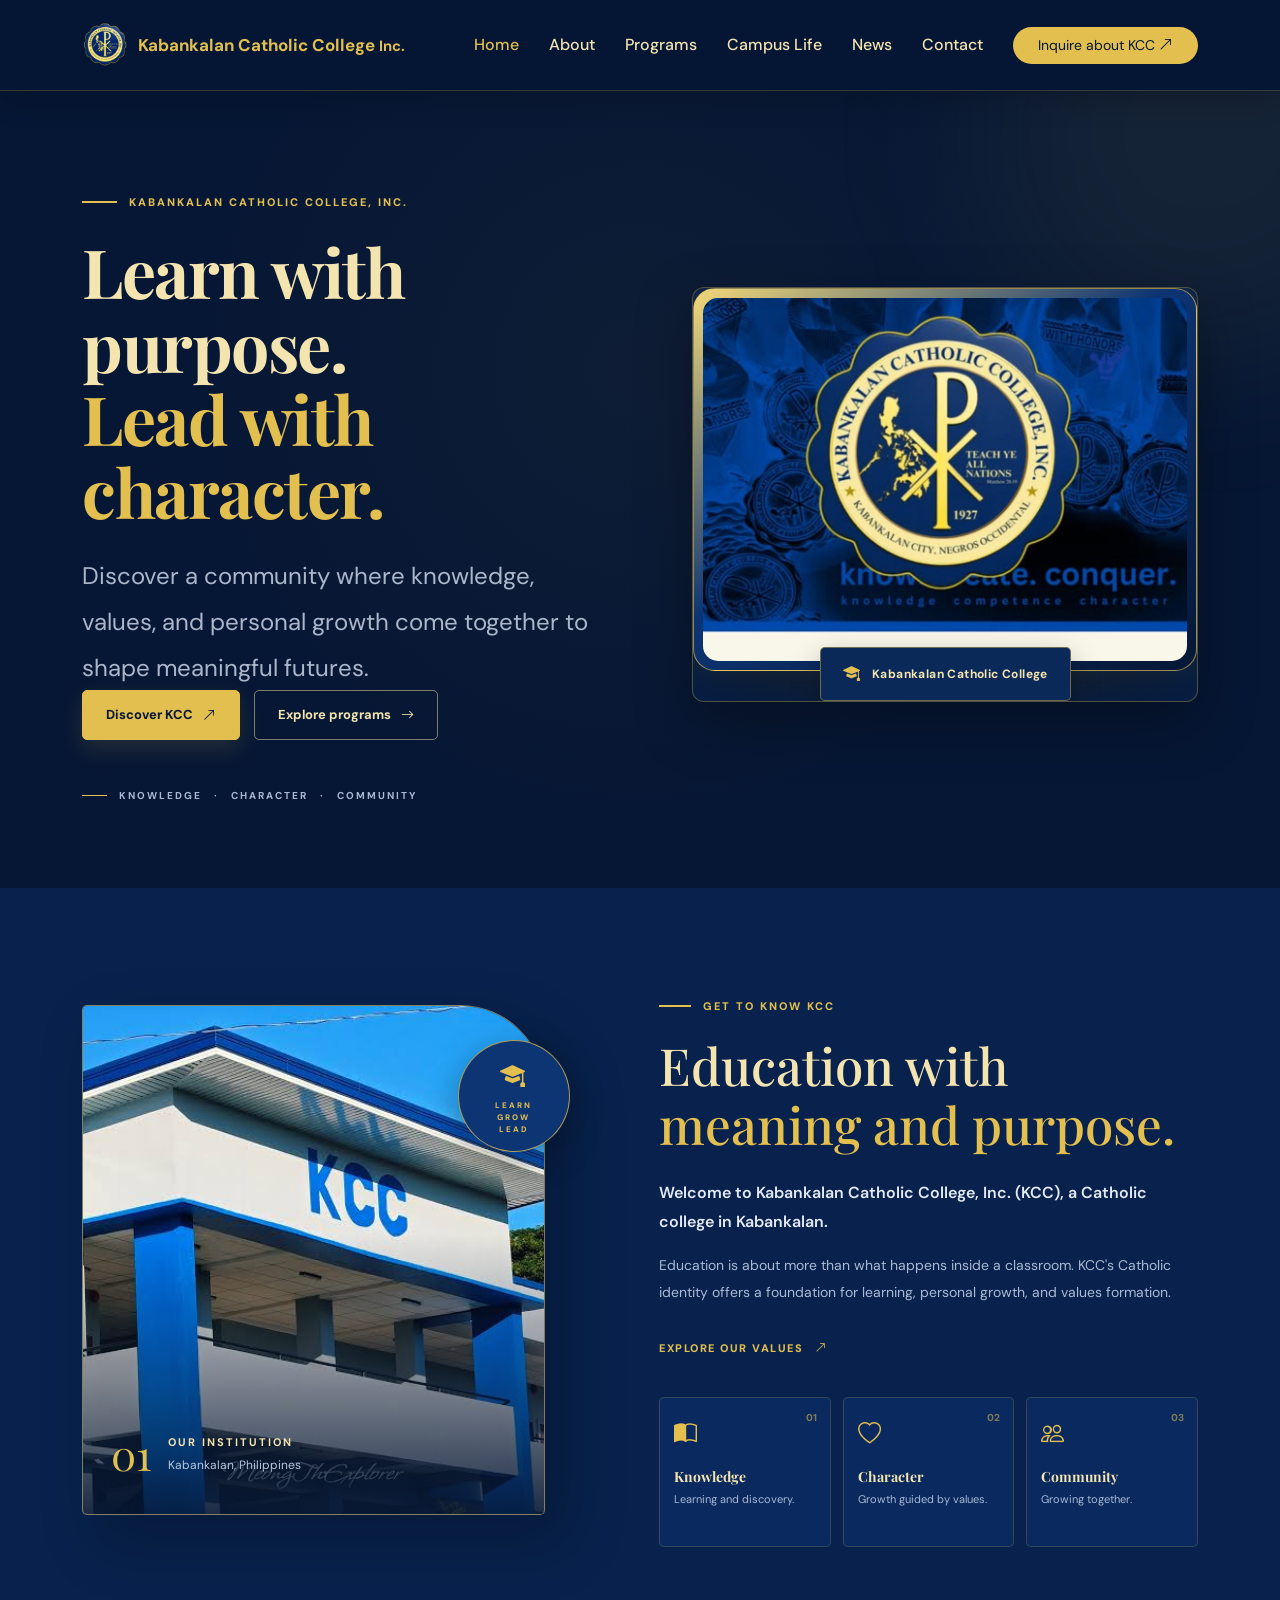
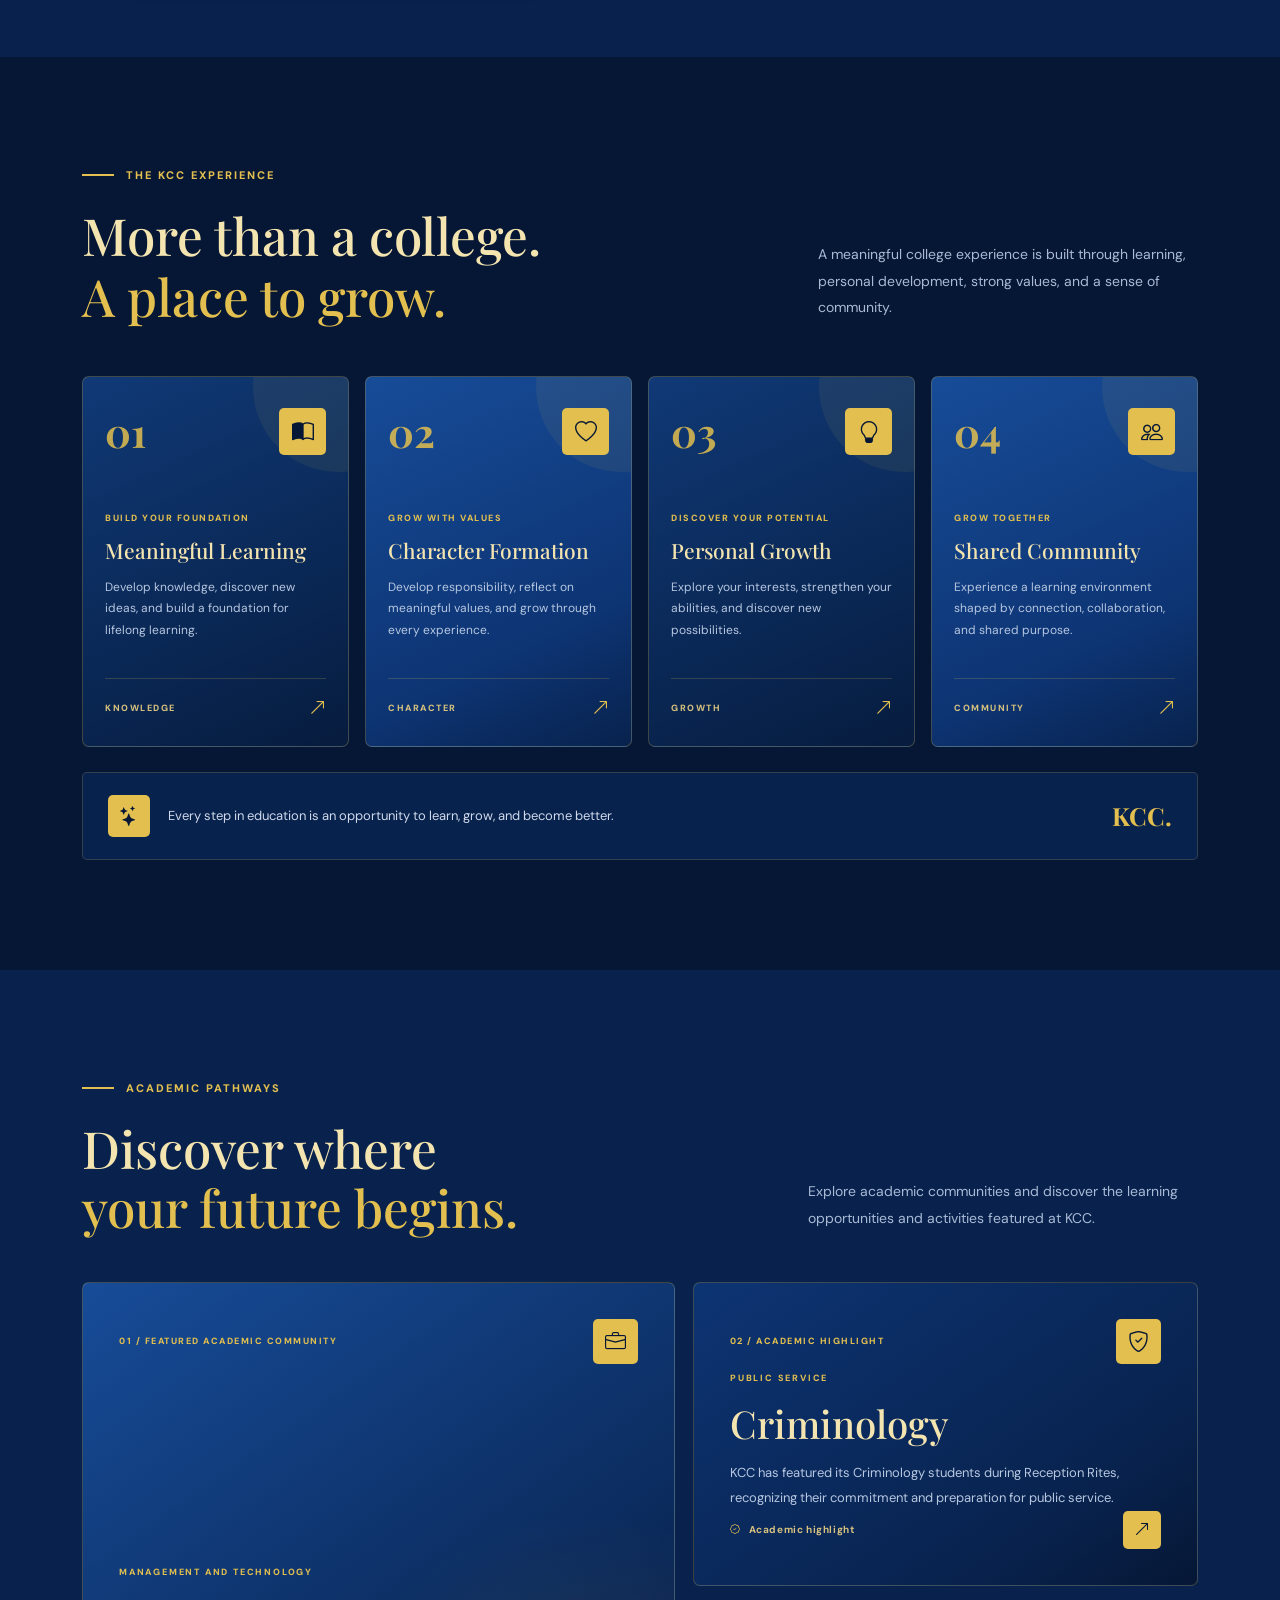
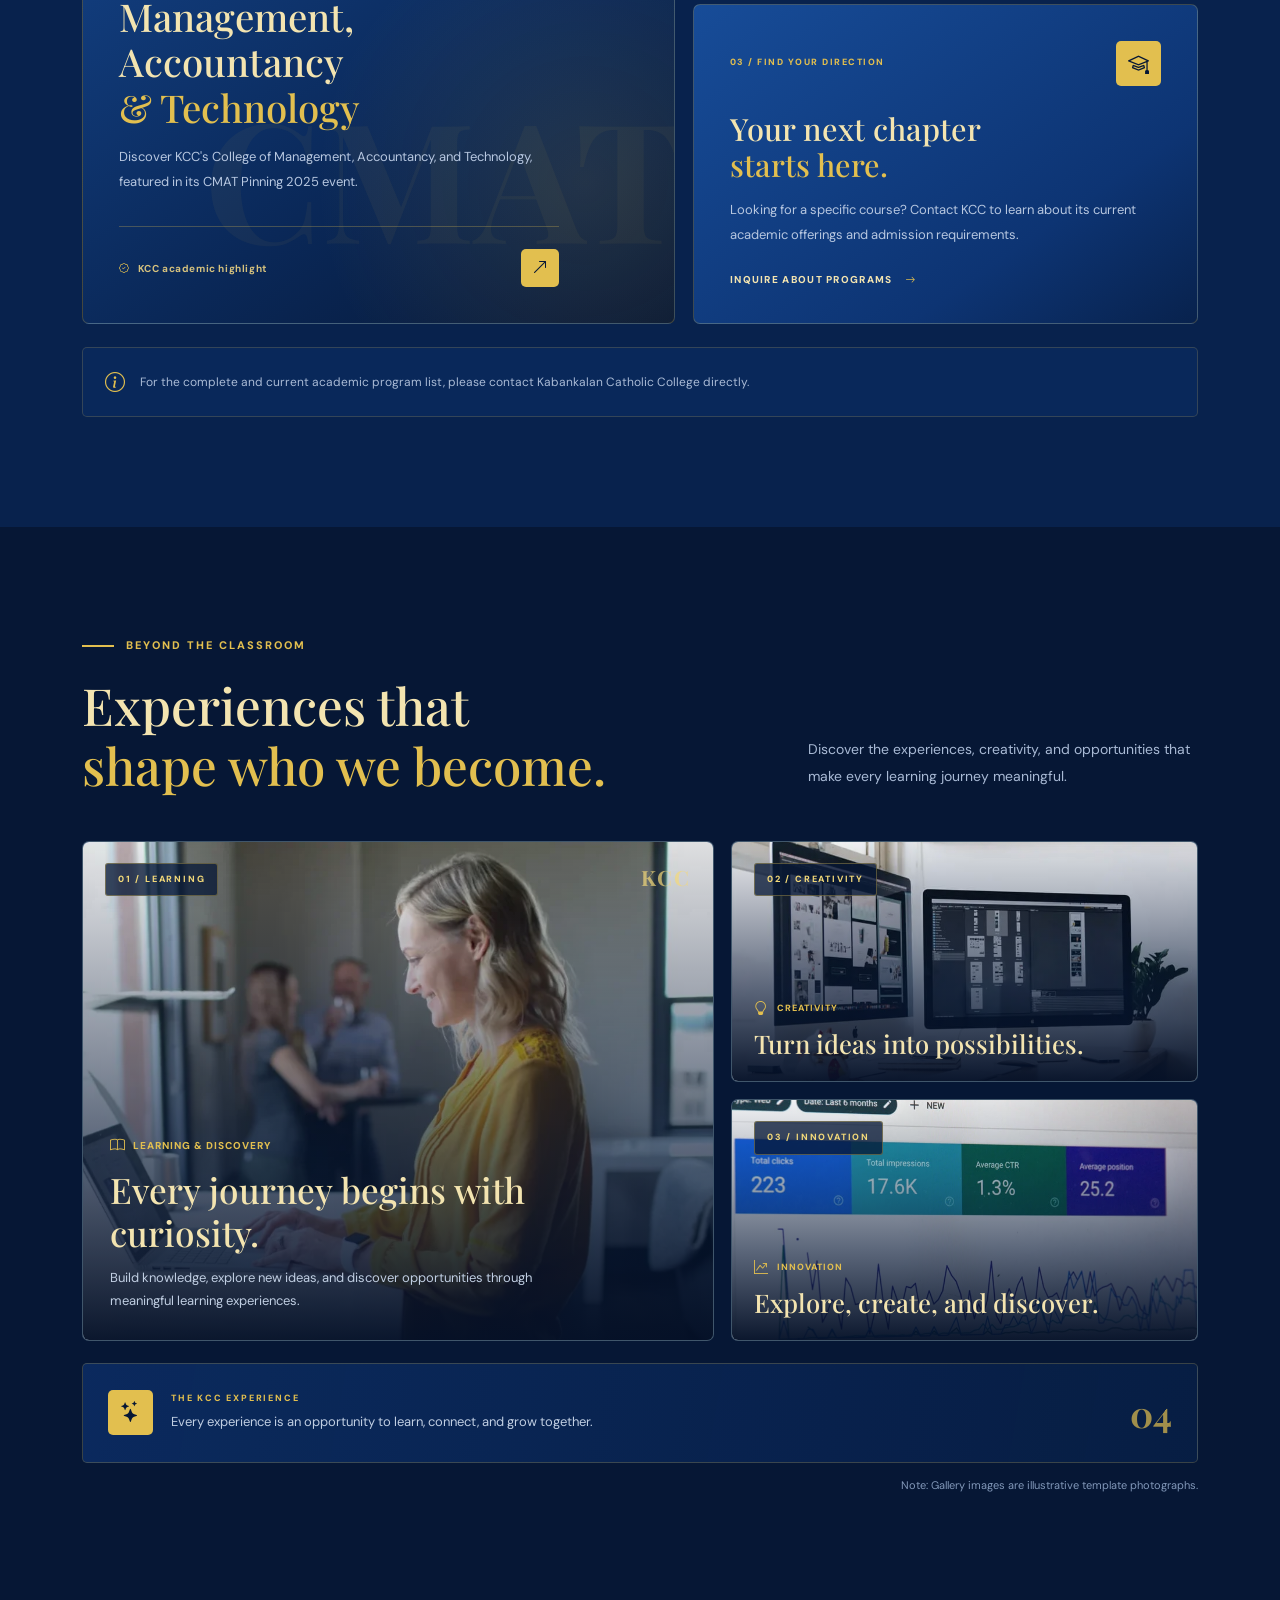
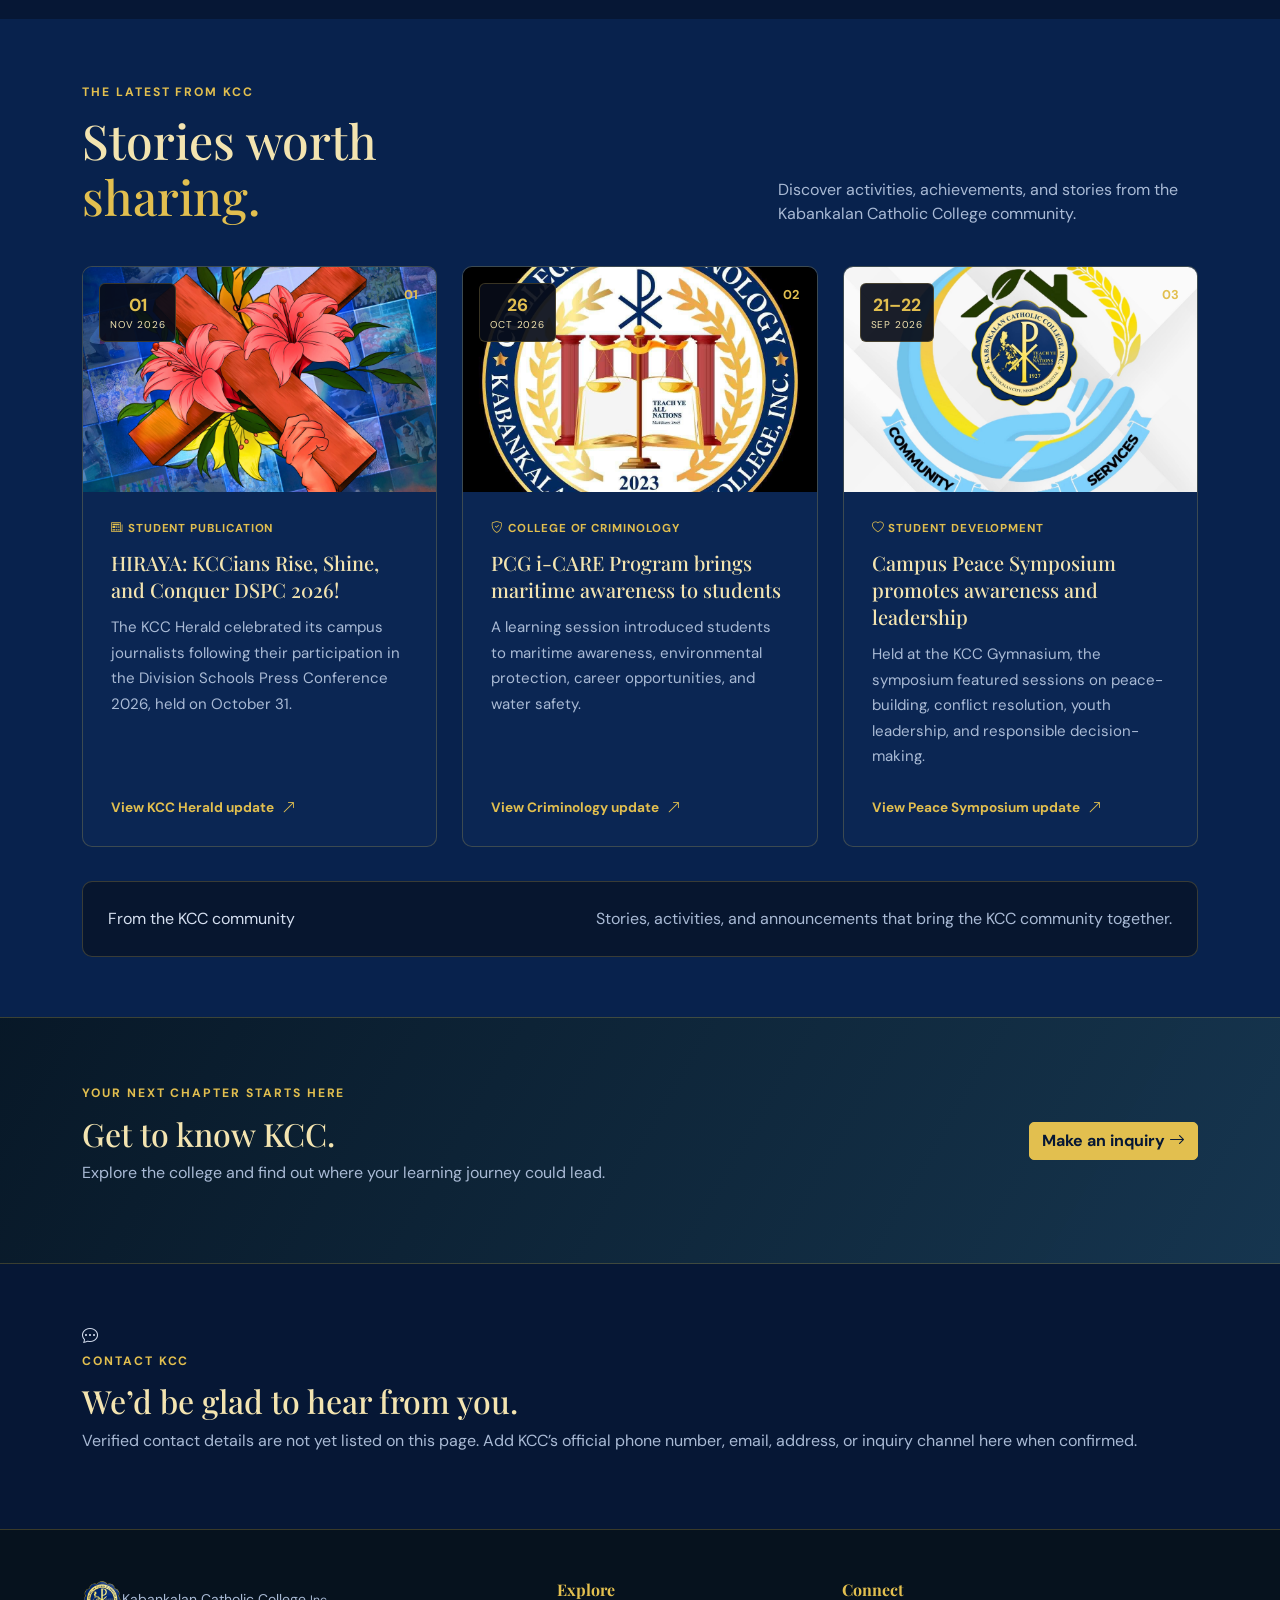
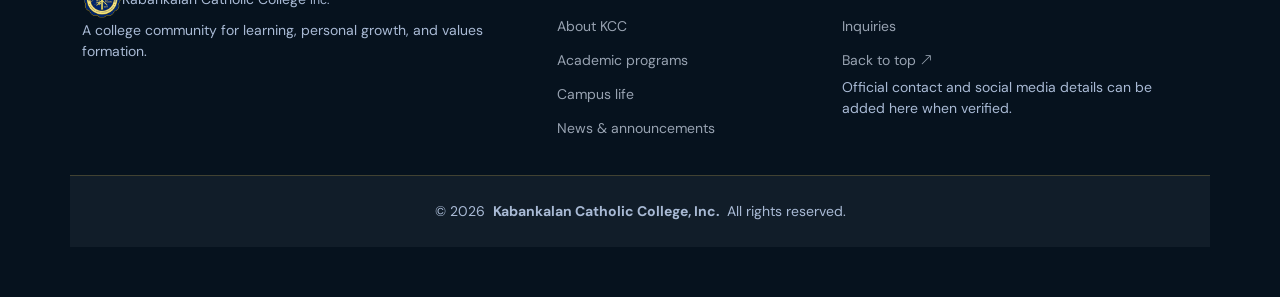
==== commit dd4b0f72: "Redesign KCC campus life gallery" ====
--- a/index.html
+++ b/index.html
@@ -621,159 +621,178 @@
 
 
 
-    <!-- =========================
-         CAMPUS LIFE
-    ========================== -->
-    <section id="campus-life" class="section campus-section">
-
-      <div class="container">
-
-        <div class="campus-heading" data-aos="fade-up">
-
-          <div>
-            <span class="section-kicker">Life at KCC</span>
-
-            <h2 class="section-heading">
-              Beyond the classroom.
-              <span>Into a world of possibilities.</span>
-            </h2>
-          </div>
+   
+
+<!-- =========================
+     PROJECT 3 - CAMPUS LIFE
+========================== -->
+<section id="campus-life" class="section p3-campus-section">
+
+  <div class="container">
+
+    <!-- SECTION HEADING -->
+    <div class="p3-campus-heading" data-aos="fade-up">
+
+      <div>
+        <span class="p3-section-label">
+          <span></span>
+          BEYOND THE CLASSROOM
+        </span>
+
+        <h2>
+          Experiences that
+          <span>shape who we become.</span>
+        </h2>
+      </div>
+
+      <p>
+        Discover the experiences, creativity, and opportunities
+        that make every learning journey meaningful.
+      </p>
+
+    </div>
+
+    <!-- EDITORIAL PHOTO GALLERY -->
+    <div class="p3-campus-gallery">
+
+      <!-- LEARNING AND DISCOVERY -->
+      <article
+        class="p3-campus-card p3-campus-feature"
+        data-aos="fade-up"
+      >
+
+        <img
+          src="assets/img/about/about-1.webp"
+          alt="Illustrative image of a learner working at a laptop"
+          loading="lazy"
+        >
+
+        <div class="p3-campus-overlay"></div>
+
+        <span class="p3-campus-index">01 / LEARNING</span>
+
+        <div class="p3-campus-content">
+
+          <span class="p3-campus-category">
+            <i class="bi bi-book"></i>
+            Learning &amp; Discovery
+          </span>
+
+          <h3>
+            Every journey begins
+            with curiosity.
+          </h3>
 
           <p>
-            Discover the experiences, creativity, and connections
-            that make every learning journey meaningful.
+            Build knowledge, explore new ideas, and discover
+            opportunities through meaningful learning experiences.
           </p>
 
         </div>
 
-        <div class="campus-gallery">
-
-          <!-- FEATURED IMAGE -->
-          <figure
-            class="campus-photo campus-photo-large"
-            data-aos="fade-up"
-          >
-
-            <img
-              src="assets/img/about/about-1.webp"
-              alt="Illustrative image of a learner working at a laptop"
-              loading="lazy"
-            >
-
-            <div class="campus-photo-overlay"></div>
-
-            <div class="campus-photo-content">
-
-              <span class="campus-photo-category">
-                <i class="bi bi-book"></i>
-                Learning &amp; discovery
-              </span>
-
-              <h3>Knowledge begins with curiosity.</h3>
-
-              <span class="campus-photo-note">
-                Illustrative template photography
-              </span>
-
-            </div>
-
-            <span class="campus-photo-number">01</span>
-
-          </figure>
-
-
-          <!-- SECOND IMAGE -->
-          <figure
-            class="campus-photo"
-            data-aos="fade-up"
-            data-aos-delay="120"
-          >
-
-            <img
-              src="assets/img/course/course-1.webp"
-              alt="Illustrative image of a computer displaying design work"
-              loading="lazy"
-            >
-
-            <div class="campus-photo-overlay"></div>
-
-            <div class="campus-photo-content">
-
-              <span class="campus-photo-category">
-                <i class="bi bi-lightbulb"></i>
-                Creativity
-              </span>
-
-              <h3>Ideas grow into possibilities.</h3>
-
-              <span class="campus-photo-note">
-                Illustrative template photography
-              </span>
-
-            </div>
-
-            <span class="campus-photo-number">02</span>
-
-          </figure>
-
-
-          <!-- THIRD IMAGE -->
-          <figure
-            class="campus-photo"
-            data-aos="fade-up"
-            data-aos-delay="240"
-          >
-
-            <img
-              src="assets/img/course/course-2.webp"
-              alt="Illustrative image of data analytics on a computer screen"
-              loading="lazy"
-            >
-
-            <div class="campus-photo-overlay"></div>
-
-            <div class="campus-photo-content">
-
-              <span class="campus-photo-category">
-                <i class="bi bi-graph-up-arrow"></i>
-                Innovation
-              </span>
-
-              <h3>Explore, create, and discover.</h3>
-
-              <span class="campus-photo-note">
-                Illustrative template photography
-              </span>
-
-            </div>
-
-            <span class="campus-photo-number">03</span>
-
-          </figure>
-
-        </div>
-
-
-        <div class="campus-footer" data-aos="fade-up">
-
-          <div class="campus-footer-icon">
-            <i class="bi bi-stars"></i>
-          </div>
-
-          <div>
-            <h3>Every experience shapes a journey.</h3>
-
-            <p>
-              This gallery currently uses illustrative template images.
-              Replace them with approved KCC campus photographs when available.
-            </p>
-          </div>
-
-        </div>
-
-      </div>
-
-    </section>
+        <span class="p3-campus-corner">KCC</span>
+
+      </article>
+
+
+      <!-- CREATIVITY -->
+      <article
+        class="p3-campus-card p3-campus-secondary"
+        data-aos="fade-up"
+        data-aos-delay="120"
+      >
+
+        <img
+          src="assets/img/course/course-1.webp"
+          alt="Illustrative image of computer design work"
+          loading="lazy"
+        >
+
+        <div class="p3-campus-overlay"></div>
+
+        <span class="p3-campus-index">02 / CREATIVITY</span>
+
+        <div class="p3-campus-content">
+
+          <span class="p3-campus-category">
+            <i class="bi bi-lightbulb"></i>
+            Creativity
+          </span>
+
+          <h3>
+            Turn ideas into
+            possibilities.
+          </h3>
+
+        </div>
+
+      </article>
+
+
+      <!-- INNOVATION -->
+      <article
+        class="p3-campus-card p3-campus-secondary"
+        data-aos="fade-up"
+        data-aos-delay="240"
+      >
+
+        <img
+          src="assets/img/course/course-2.webp"
+          alt="Illustrative image of data and technology"
+          loading="lazy"
+        >
+
+        <div class="p3-campus-overlay"></div>
+
+        <span class="p3-campus-index">03 / INNOVATION</span>
+
+        <div class="p3-campus-content">
+
+          <span class="p3-campus-category">
+            <i class="bi bi-graph-up-arrow"></i>
+            Innovation
+          </span>
+
+          <h3>
+            Explore, create,
+            and discover.
+          </h3>
+
+        </div>
+
+      </article>
+
+    </div>
+
+    <!-- BOTTOM MESSAGE -->
+    <div class="p3-campus-footer" data-aos="fade-up">
+
+      <div class="p3-campus-footer-icon">
+        <i class="bi bi-stars"></i>
+      </div>
+
+      <div class="p3-campus-footer-text">
+
+        <span>THE KCC EXPERIENCE</span>
+
+        <p>
+          Every experience is an opportunity to learn,
+          connect, and grow together.
+        </p>
+
+      </div>
+
+      <span class="p3-campus-footer-mark">04</span>
+
+    </div>
+
+    <p class="p3-campus-disclaimer">
+      Note: Gallery images are illustrative template photographs.
+    </p>
+
+  </div>
+
+</section>
 
 
     <!-- =========================
--- a/assets/css/kcc-custom.css
+++ b/assets/css/kcc-custom.css
@@ -2639,4 +2639,395 @@
 
 }
 
-
+/* =========================================================
+   PROJECT 3 - CAMPUS LIFE EDITORIAL GALLERY
+========================================================= */
+
+.p3-campus-section {
+  position: relative;
+  overflow: hidden;
+  padding: 110px 0;
+  background: #061735;
+}
+
+/* HEADING */
+
+.p3-campus-heading {
+  display: flex;
+  align-items: end;
+  justify-content: space-between;
+  gap: 35px;
+  margin-bottom: 45px;
+}
+
+.p3-campus-heading > div {
+  max-width: 650px;
+}
+
+.p3-campus-heading h2 {
+  margin: 0;
+  color: #F3E4B0;
+  font-family: var(--heading-font);
+  font-size: clamp(2.3rem, 4vw, 3.5rem);
+  line-height: 1.17;
+}
+
+.p3-campus-heading h2 span {
+  display: block;
+  color: #E2BF4F;
+}
+
+.p3-campus-heading > p {
+  max-width: 390px;
+  margin-bottom: 6px;
+  color: #A9BAD5;
+  font-size: 14px;
+  line-height: 1.9;
+}
+
+/* GALLERY GRID */
+
+.p3-campus-gallery {
+  display: grid;
+  grid-template-columns: 1.15fr 0.85fr;
+  grid-template-rows: repeat(2, minmax(240px, 1fr));
+  gap: 17px;
+}
+
+.p3-campus-card {
+  position: relative;
+  min-width: 0;
+  min-height: 240px;
+  overflow: hidden;
+
+  background: #0D3473;
+  border: 1px solid rgba(226, 191, 79, 0.24);
+  border-radius: 7px;
+
+  isolation: isolate;
+}
+
+/* LARGE FEATURE CARD */
+
+.p3-campus-feature {
+  grid-row: span 2;
+  min-height: 500px;
+}
+
+/* IMAGE */
+
+.p3-campus-card > img {
+  position: absolute;
+  inset: 0;
+  z-index: -1;
+
+  display: block;
+  width: 100%;
+  height: 100%;
+  object-fit: cover;
+
+  transition:
+    transform 700ms cubic-bezier(0.2, 0.7, 0.2, 1),
+    filter 500ms ease;
+}
+
+.p3-campus-card:hover > img {
+  transform: scale(1.065);
+  filter: saturate(1.12);
+}
+
+/* IMAGE OVERLAY */
+
+.p3-campus-overlay {
+  position: absolute;
+  inset: 0;
+  z-index: 0;
+
+  background: linear-gradient(
+    to top,
+    rgba(4, 16, 39, 0.97) 0%,
+    rgba(6, 23, 53, 0.65) 38%,
+    rgba(6, 23, 53, 0.05) 100%
+  );
+
+  transition: background 350ms ease;
+}
+
+.p3-campus-card:hover .p3-campus-overlay {
+  background: linear-gradient(
+    to top,
+    rgba(4, 16, 39, 0.98) 0%,
+    rgba(6, 23, 53, 0.72) 48%,
+    rgba(6, 23, 53, 0.12) 100%
+  );
+}
+
+/* IMAGE INDEX */
+
+.p3-campus-index {
+  position: absolute;
+  top: 21px;
+  left: 22px;
+  z-index: 2;
+
+  color: #F3D979;
+  font-size: 9px;
+  font-weight: 800;
+  letter-spacing: 1.8px;
+
+  padding: 9px 12px;
+  background: rgba(6, 23, 53, 0.76);
+  border: 1px solid rgba(226, 191, 79, 0.35);
+  border-radius: 3px;
+}
+
+/* CARD CONTENT */
+
+.p3-campus-content {
+  position: absolute;
+  z-index: 2;
+  left: 27px;
+  right: 27px;
+  bottom: 27px;
+}
+
+.p3-campus-category {
+  display: inline-flex;
+  align-items: center;
+  gap: 8px;
+  margin-bottom: 13px;
+
+  color: #E2BF4F;
+  font-size: 10px;
+  font-weight: 800;
+  letter-spacing: 1px;
+  text-transform: uppercase;
+}
+
+.p3-campus-category i {
+  font-size: 14px;
+}
+
+.p3-campus-content h3 {
+  max-width: 500px;
+  margin: 0;
+
+  color: #F3E4B0;
+  font-family: var(--heading-font);
+  font-size: clamp(1.5rem, 3vw, 2.2rem);
+  line-height: 1.2;
+}
+
+.p3-campus-content p {
+  max-width: 440px;
+  margin: 12px 0 0;
+
+  color: #C0CEE2;
+  font-size: 13px;
+  line-height: 1.8;
+}
+
+/* SMALLER CARDS */
+
+.p3-campus-secondary .p3-campus-content {
+  left: 22px;
+  right: 22px;
+  bottom: 22px;
+}
+
+.p3-campus-secondary .p3-campus-content h3 {
+  font-size: clamp(1.2rem, 2vw, 1.65rem);
+}
+
+.p3-campus-secondary .p3-campus-category {
+  margin-bottom: 9px;
+  font-size: 9px;
+}
+
+/* CORNER LABEL */
+
+.p3-campus-corner {
+  position: absolute;
+  top: 20px;
+  right: 22px;
+  z-index: 2;
+
+  color: rgba(243, 217, 121, 0.7);
+  font-family: var(--heading-font);
+  font-size: 21px;
+  font-weight: 700;
+  letter-spacing: 2px;
+}
+
+/* BOTTOM FOOTER */
+
+.p3-campus-footer {
+  display: flex;
+  align-items: center;
+  gap: 18px;
+
+  margin-top: 22px;
+  padding: 22px 25px;
+
+  background: linear-gradient(
+    100deg,
+    rgba(13, 52, 115, 0.66),
+    rgba(8, 34, 77, 0.6)
+  );
+
+  border: 1px solid rgba(226, 191, 79, 0.23);
+  border-radius: 5px;
+}
+
+.p3-campus-footer-icon {
+  display: flex;
+  align-items: center;
+  justify-content: center;
+  flex: 0 0 45px;
+
+  width: 45px;
+  height: 45px;
+
+  color: #061735;
+  background: #E2BF4F;
+  border-radius: 5px;
+  font-size: 21px;
+}
+
+.p3-campus-footer-text {
+  flex: 1;
+}
+
+.p3-campus-footer-text > span {
+  display: block;
+  margin-bottom: 5px;
+
+  color: #E2BF4F;
+  font-size: 9px;
+  font-weight: 800;
+  letter-spacing: 1.8px;
+}
+
+.p3-campus-footer-text p {
+  margin: 0;
+  color: #C0CEE2;
+  font-size: 13px;
+  line-height: 1.7;
+}
+
+.p3-campus-footer-mark {
+  color: rgba(226, 191, 79, 0.7);
+  font-family: var(--heading-font);
+  font-size: 36px;
+  font-weight: 700;
+}
+
+/* RESPONSIVE */
+
+@media (max-width: 991px) {
+
+  .p3-campus-section {
+    padding: 85px 0;
+  }
+
+  .p3-campus-heading {
+    align-items: flex-start;
+    flex-direction: column;
+  }
+
+  .p3-campus-heading > p {
+    max-width: 650px;
+  }
+
+  .p3-campus-gallery {
+    grid-template-columns: 1fr 1fr;
+    grid-template-rows: minmax(400px, auto) minmax(240px, auto);
+  }
+
+  .p3-campus-feature {
+    grid-column: 1 / -1;
+    grid-row: auto;
+  }
+
+}
+
+@media (max-width: 600px) {
+
+  .p3-campus-section {
+    padding: 70px 0;
+  }
+
+  .p3-campus-gallery {
+    grid-template-columns: 1fr;
+    grid-template-rows: none;
+  }
+
+  .p3-campus-card,
+  .p3-campus-feature {
+    min-height: 280px;
+    grid-column: auto;
+    grid-row: auto;
+  }
+
+  .p3-campus-feature {
+    min-height: 390px;
+  }
+
+  .p3-campus-content {
+    left: 19px;
+    right: 19px;
+    bottom: 20px;
+  }
+
+  .p3-campus-content h3 {
+    font-size: 1.55rem;
+  }
+
+  .p3-campus-footer {
+    align-items: flex-start;
+    gap: 13px;
+    padding: 18px;
+  }
+
+  .p3-campus-footer-mark {
+    font-size: 25px;
+  }
+
+}
+/* Clickable Campus Life Cards */
+
+.p3-campus-card {
+  display: block;
+  color: inherit;
+  text-decoration: none;
+  cursor: pointer;
+}
+
+.p3-campus-card:hover {
+  color: inherit;
+  text-decoration: none;
+}
+
+.p3-campus-card:focus-visible {
+  outline: 3px solid #F3D979;
+  outline-offset: 4px;
+}
+
+/* PROJECT 3 - CAMPUS GALLERY NON-LINKED CARDS */
+
+article.p3-campus-card {
+  display: block;
+  cursor: default;
+  color: inherit;
+  text-decoration: none;
+}
+
+.p3-campus-disclaimer {
+  margin-top: 14px;
+  color: #8298B9;
+  font-size: 11px;
+  text-align: right;
+}
+
+
+
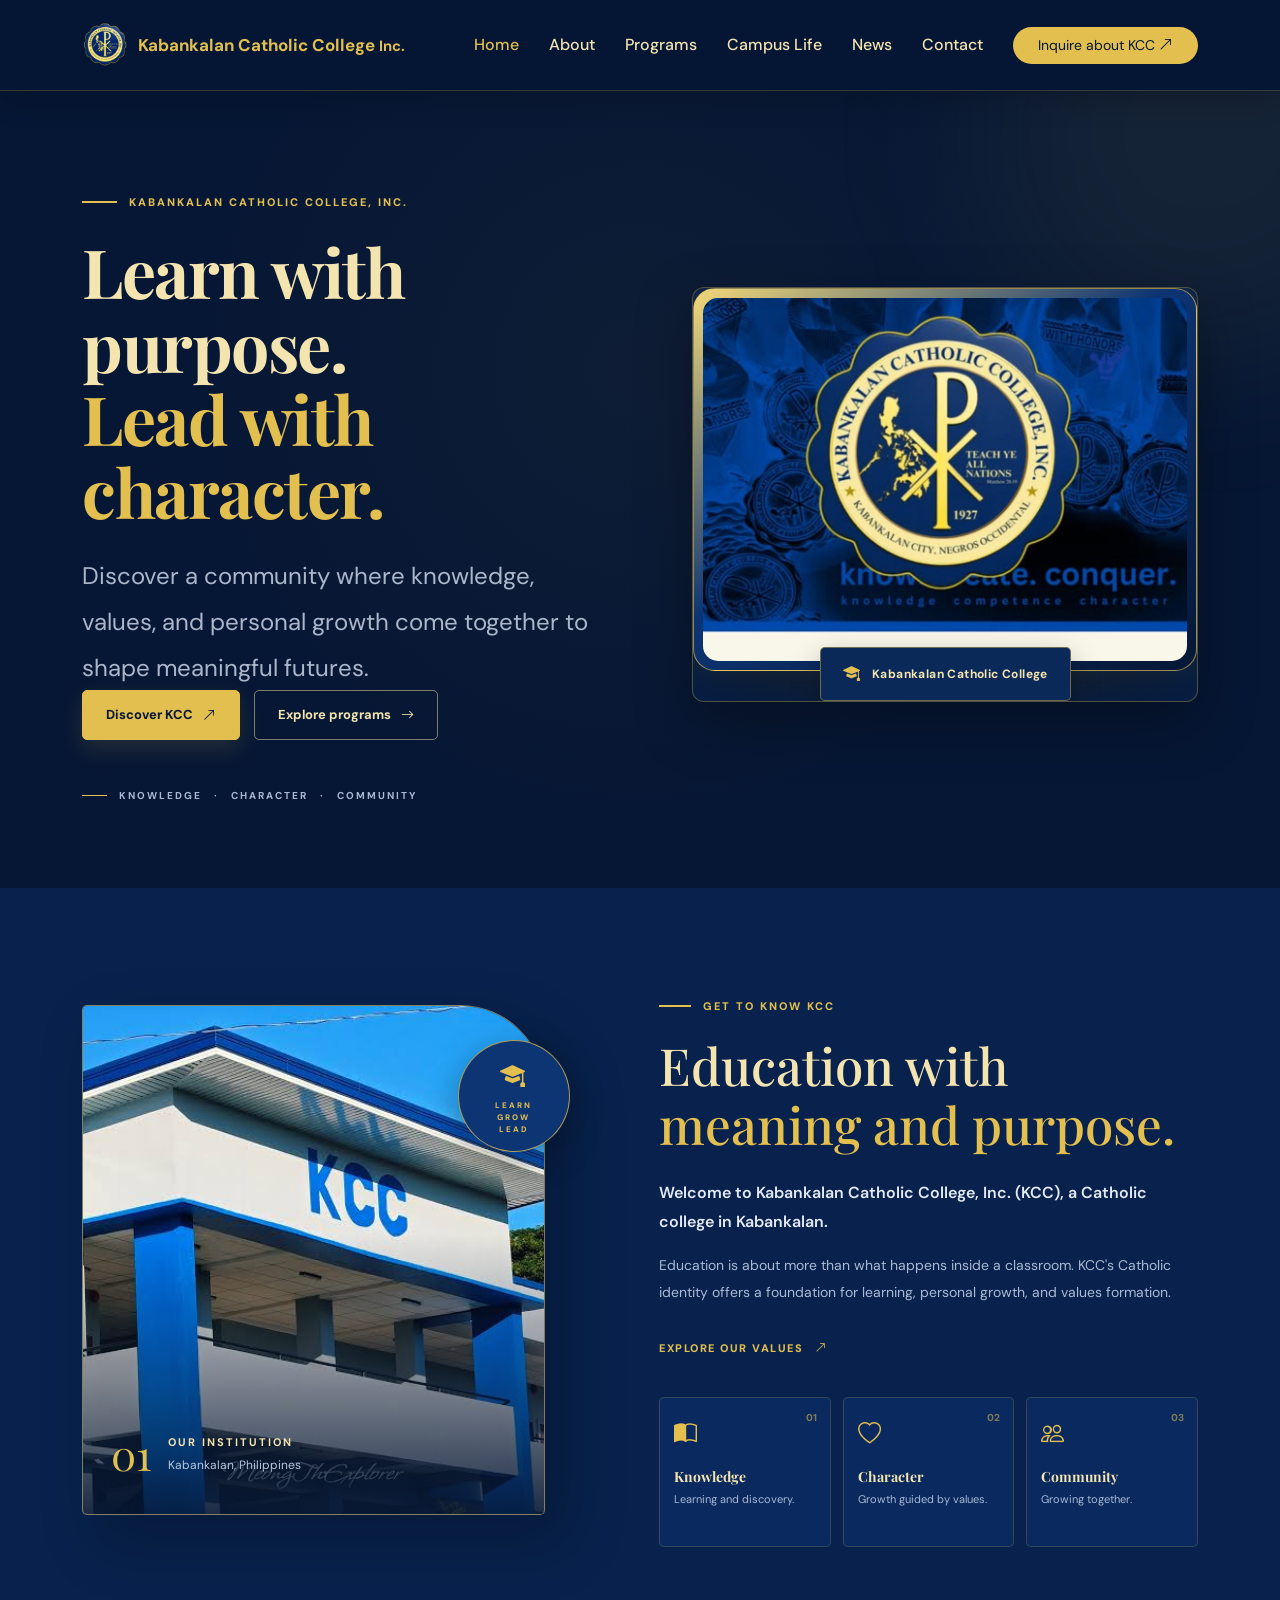
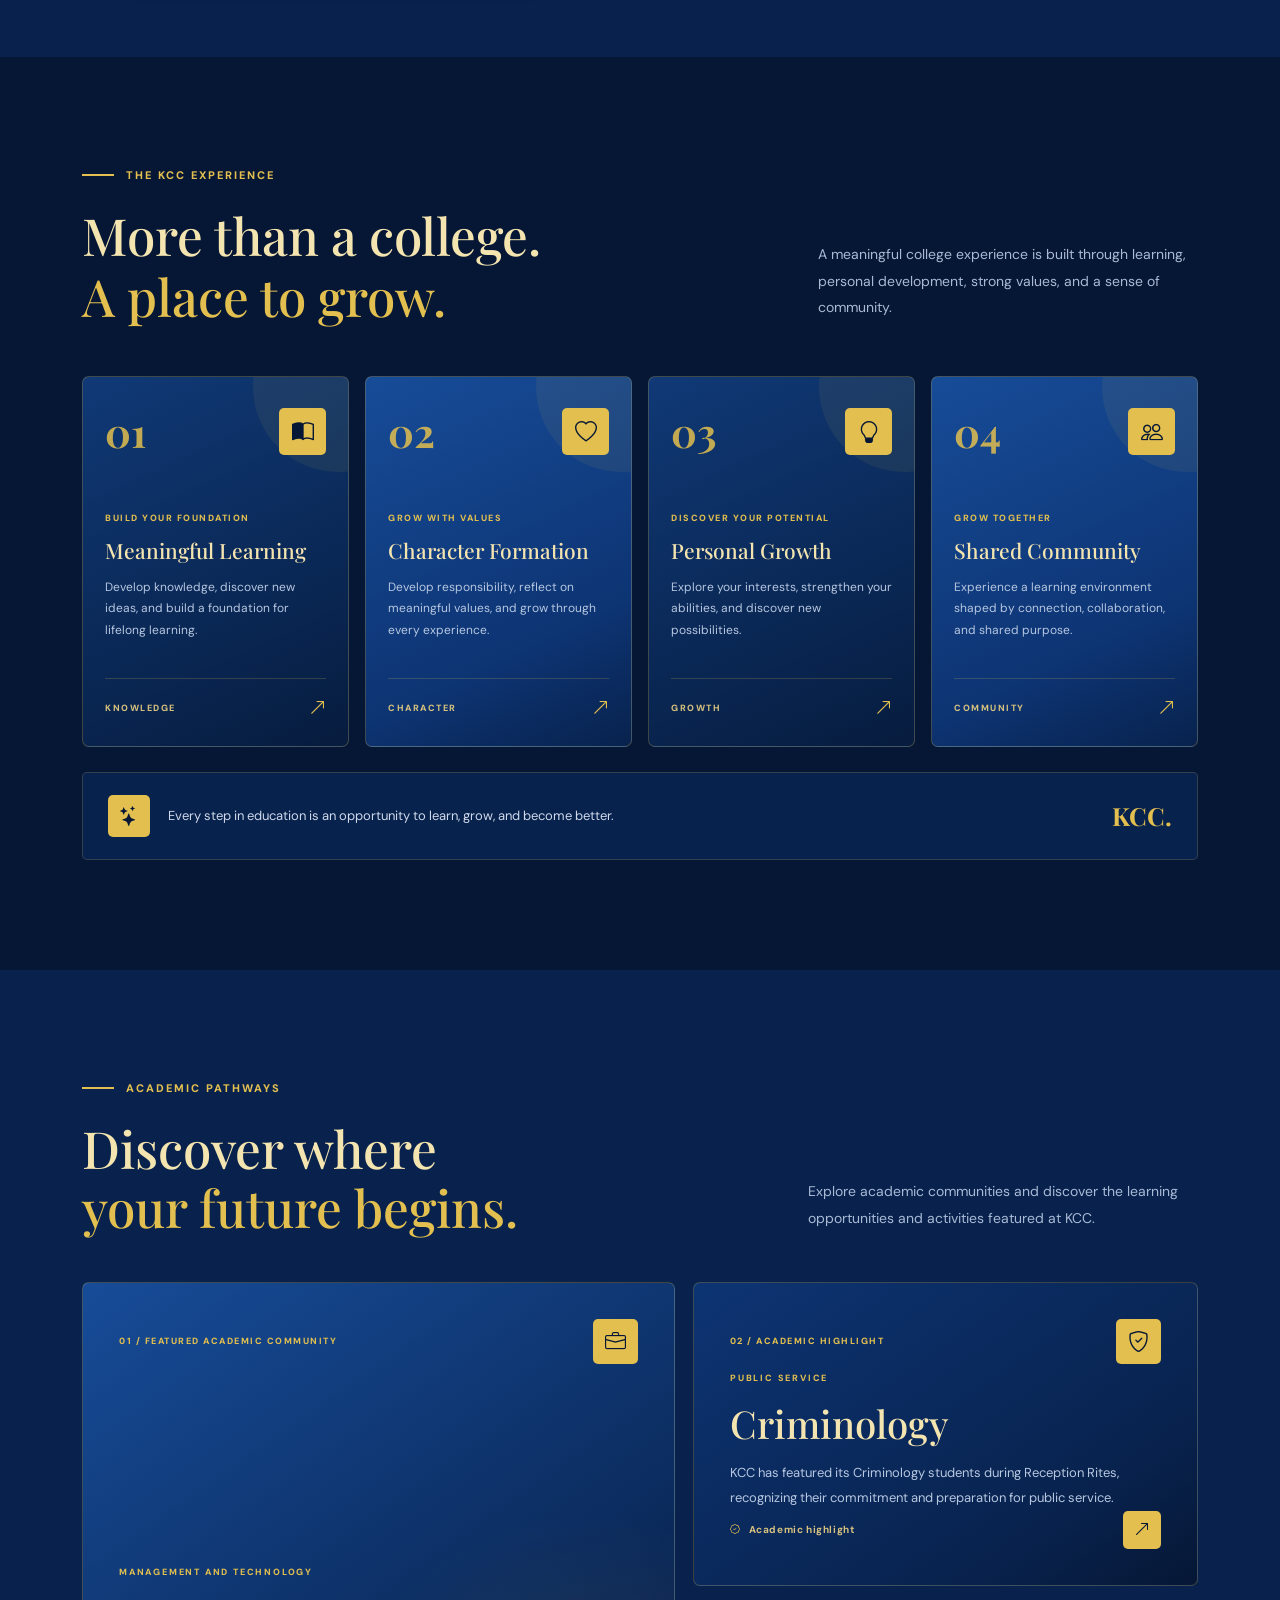
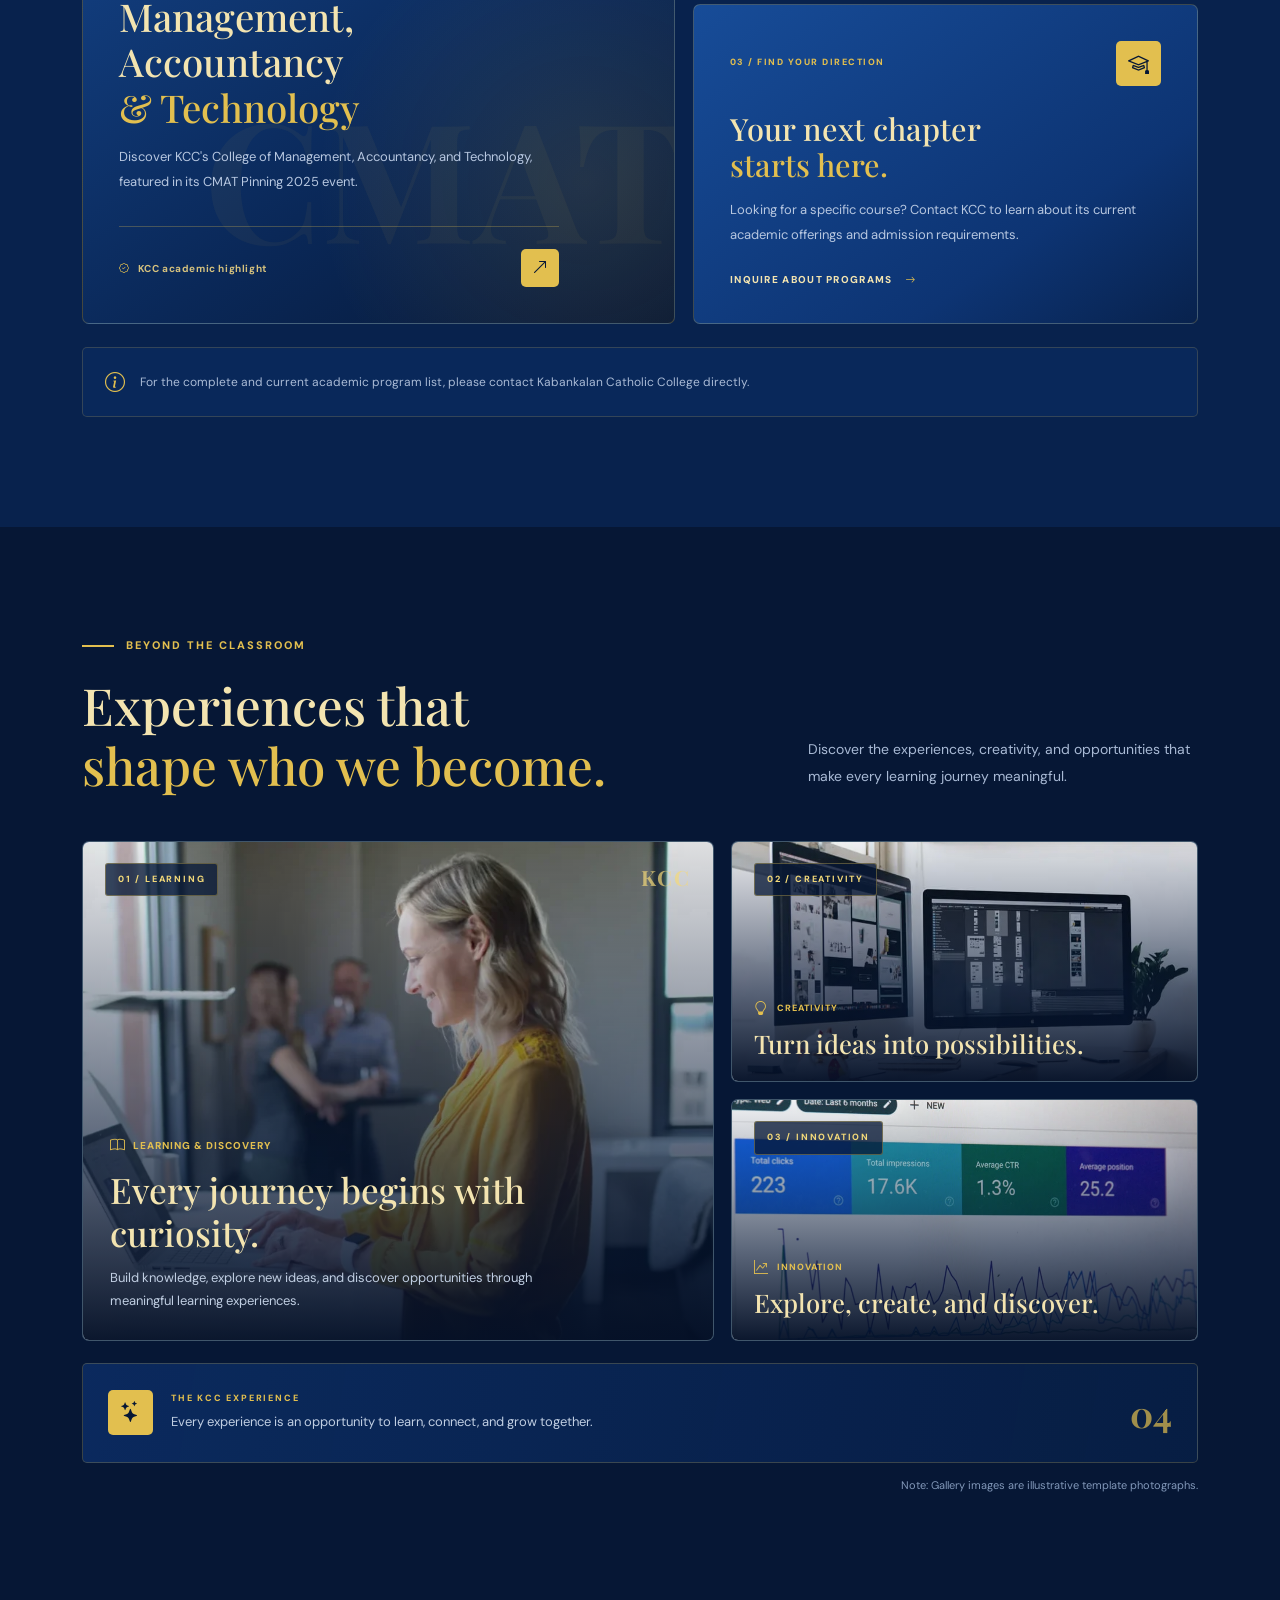
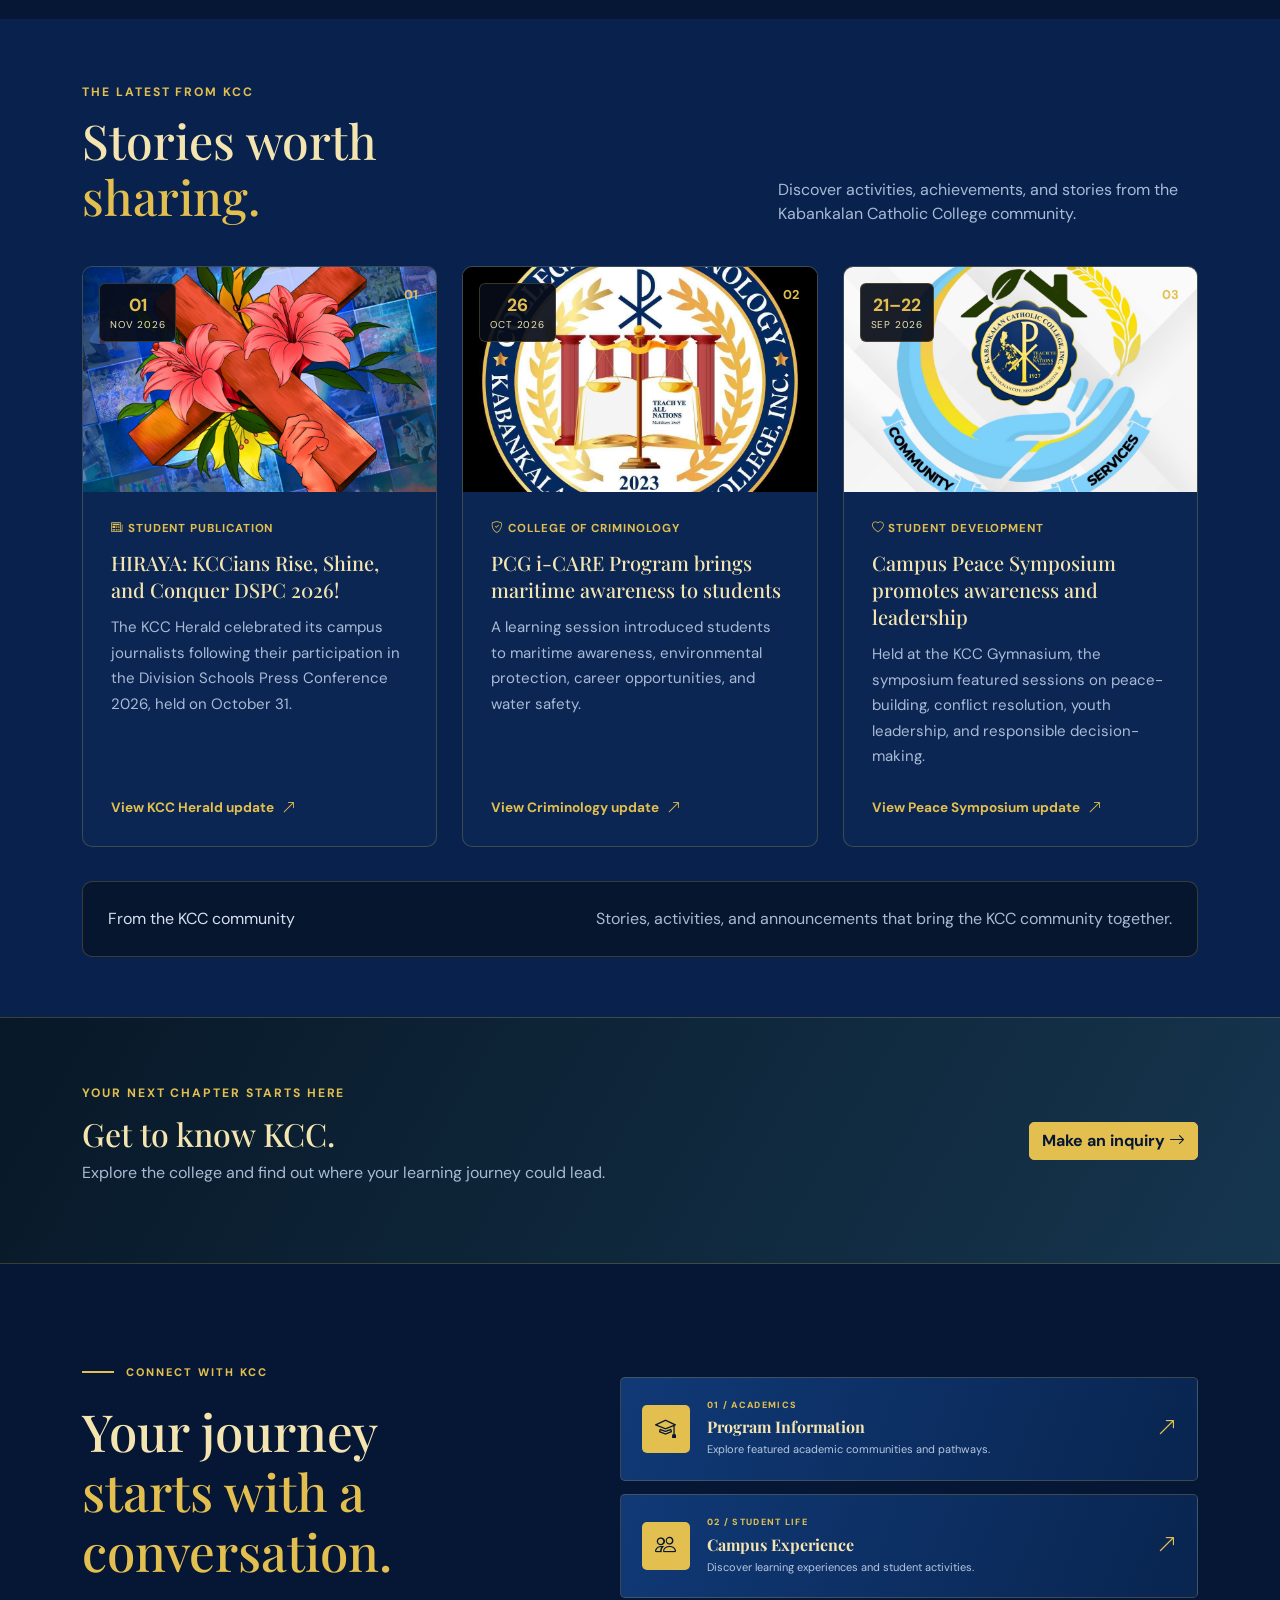
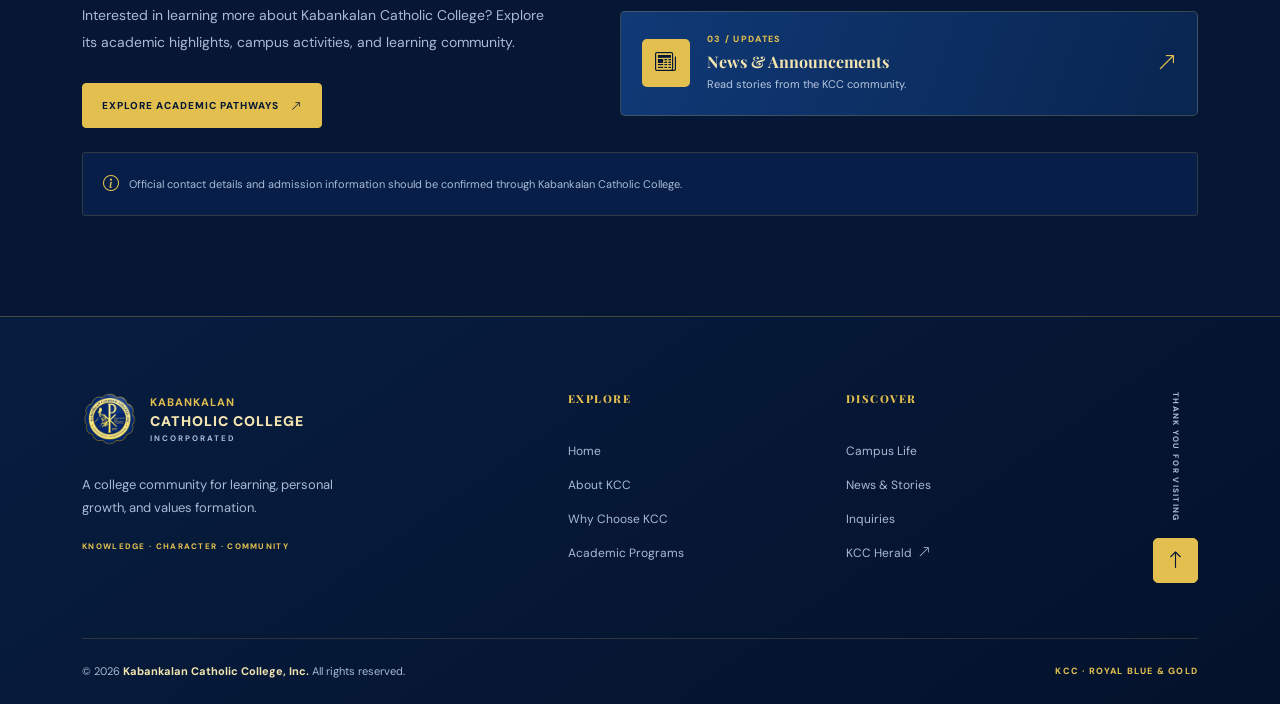
==== commit d2fd1820: "Redesign KCC contact section and footer" ====
--- a/index.html
+++ b/index.html
@@ -1050,132 +1050,225 @@
     </section>
 
 
-    <!-- =========================
-         CONTACT
-    ========================== -->
-    <section id="contact" class="section contact-section">
-
-      <div class="container">
-
-        <div class="contact-card" data-aos="fade-up">
-
-          <div class="contact-icon">
-            <i class="bi bi-chat-dots"></i>
+<!-- =========================
+     PROJECT 3 - CONTACT
+========================== -->
+<section id="contact" class="section p3-contact-section">
+
+  <div class="container">
+
+    <div class="p3-contact-layout" data-aos="fade-up">
+
+      <!-- LEFT CONTENT -->
+      <div class="p3-contact-content">
+
+        <span class="p3-section-label">
+          <span></span>
+          CONNECT WITH KCC
+        </span>
+
+        <h2>
+          Your journey
+          <span>starts with a conversation.</span>
+        </h2>
+
+        <p>
+          Interested in learning more about Kabankalan Catholic College?
+          Explore its academic highlights, campus activities, and
+          learning community.
+        </p>
+
+        <a href="#programs" class="p3-contact-primary">
+          EXPLORE ACADEMIC PATHWAYS
+          <i class="bi bi-arrow-up-right"></i>
+        </a>
+
+      </div>
+
+
+      <!-- RIGHT INFORMATION PANELS -->
+      <div class="p3-contact-options">
+
+        <a href="#programs" class="p3-contact-option">
+
+          <span class="p3-contact-option-icon">
+            <i class="bi bi-mortarboard"></i>
+          </span>
+
+          <div>
+            <span>01 / ACADEMICS</span>
+            <h3>Program Information</h3>
+            <p>Explore featured academic communities and pathways.</p>
           </div>
 
+          <i class="bi bi-arrow-up-right p3-contact-arrow"></i>
+
+        </a>
+
+
+        <a href="#campus-life" class="p3-contact-option">
+
+          <span class="p3-contact-option-icon">
+            <i class="bi bi-people"></i>
+          </span>
+
           <div>
-            <span class="section-kicker">Contact KCC</span>
-
-            <h2>We’d be glad to hear from you.</h2>
-
-            <p>
-              Verified contact details are not yet listed on this page.
-              Add KCC’s official phone number, email, address, or
-              inquiry channel here when confirmed.
-            </p>
+            <span>02 / STUDENT LIFE</span>
+            <h3>Campus Experience</h3>
+            <p>Discover learning experiences and student activities.</p>
           </div>
 
-        </div>
-
-      </div>
-
-    </section>
+          <i class="bi bi-arrow-up-right p3-contact-arrow"></i>
+
+        </a>
+
+
+        <a href="#news" class="p3-contact-option">
+
+          <span class="p3-contact-option-icon">
+            <i class="bi bi-newspaper"></i>
+          </span>
+
+          <div>
+            <span>03 / UPDATES</span>
+            <h3>News &amp; Announcements</h3>
+            <p>Read stories from the KCC community.</p>
+          </div>
+
+          <i class="bi bi-arrow-up-right p3-contact-arrow"></i>
+
+        </a>
+
+      </div>
+
+    </div>
+
+    <div class="p3-contact-note">
+      <i class="bi bi-info-circle"></i>
+      Official contact details and admission information should be
+      confirmed through Kabankalan Catholic College.
+    </div>
+
+  </div>
+
+</section>
 
   </main>
 
 
-  <!-- =========================
-       FOOTER
-  ========================== -->
-  <footer id="footer" class="footer kcc-footer">
-
-    <div class="container footer-top">
-
-      <div class="row gy-4">
-
-        <div class="col-lg-5 col-md-6">
-
-          <a
-            href="#hero"
-            class="logo d-flex align-items-center footer-brand"
-            aria-label="KCC home"
+ 
+<!-- =========================
+     PROJECT 3 - FOOTER
+========================== -->
+<footer id="footer" class="footer p3-footer">
+
+  <div class="container">
+
+    <div class="p3-footer-main">
+
+      <!-- BRAND -->
+      <div class="p3-footer-brand">
+
+        <a href="#hero" class="p3-footer-logo">
+
+          <img
+            src="assets/img/kcc-logo.png"
+            alt="Kabankalan Catholic College seal"
           >
 
-            <img
-              src="assets/img/kcc-logo.png"
-              alt="Kabankalan Catholic College seal"
-              class="brand-logo"
+          <span>
+            KABANKALAN
+            <strong>CATHOLIC COLLEGE</strong>
+            <small>INCORPORATED</small>
+          </span>
+
+        </a>
+
+        <p>
+          A college community for learning, personal growth,
+          and values formation.
+        </p>
+
+        <span class="p3-footer-motto">
+          KNOWLEDGE · CHARACTER · COMMUNITY
+        </span>
+
+      </div>
+
+
+      <!-- EXPLORE -->
+      <div class="p3-footer-links">
+
+        <h4>EXPLORE</h4>
+
+        <ul>
+          <li><a href="#hero">Home</a></li>
+          <li><a href="#about">About KCC</a></li>
+          <li><a href="#why-kcc">Why Choose KCC</a></li>
+          <li><a href="#programs">Academic Programs</a></li>
+        </ul>
+
+      </div>
+
+
+      <!-- DISCOVER -->
+      <div class="p3-footer-links">
+
+        <h4>DISCOVER</h4>
+
+        <ul>
+          <li><a href="#campus-life">Campus Life</a></li>
+          <li><a href="#news">News &amp; Stories</a></li>
+          <li><a href="#contact">Inquiries</a></li>
+
+          <li>
+            <a
+              href="https://www.facebook.com/thekccherald"
+              target="_blank"
+              rel="noopener noreferrer"
             >
-
-            <span class="brand-name">
-              Kabankalan Catholic College
-              <small>Inc.</small>
-            </span>
-
-          </a>
-
-          <p class="footer-intro">
-            A college community for learning, personal growth,
-            and values formation.
-          </p>
-
-        </div>
-
-
-        <div class="col-lg-3 col-md-6 footer-links">
-
-          <h4>Explore</h4>
-
-          <ul>
-            <li><a href="#about">About KCC</a></li>
-            <li><a href="#programs">Academic programs</a></li>
-            <li><a href="#campus-life">Campus life</a></li>
-            <li><a href="#news">News &amp; announcements</a></li>
-          </ul>
-
-        </div>
-
-
-        <div class="col-lg-4 col-md-6 footer-links">
-
-          <h4>Connect</h4>
-
-          <ul>
-            <li><a href="#contact">Inquiries</a></li>
-            <li>
-              <a href="#hero">
-                Back to top
-                <i class="bi bi-arrow-up-right"></i>
-              </a>
-            </li>
-          </ul>
-
-          <p class="footer-contact-note">
-            Official contact and social media details can be added
-            here when verified.
-          </p>
-
-        </div>
-
-      </div>
-
-    </div>
-
-
-    <div class="container copyright text-center">
+              KCC Herald
+              <i class="bi bi-arrow-up-right"></i>
+            </a>
+          </li>
+
+        </ul>
+
+      </div>
+
+
+      <!-- BACK TO TOP -->
+      <div class="p3-footer-back">
+
+        <span>THANK YOU FOR VISITING</span>
+
+        <a href="#hero" aria-label="Back to top">
+          <i class="bi bi-arrow-up"></i>
+        </a>
+
+      </div>
+
+    </div>
+
+
+    <!-- COPYRIGHT -->
+    <div class="p3-footer-bottom">
 
       <p>
-        ©
-        <span id="copyright-year">2026</span>
-        <strong class="px-1">
-          Kabankalan Catholic College, Inc.
-        </strong>
+        © <span id="copyright-year">2026</span>
+        <strong>Kabankalan Catholic College, Inc.</strong>
         All rights reserved.
       </p>
 
-    </div>
-
-  </footer>
+      <span class="p3-footer-bottom-label">
+        KCC · ROYAL BLUE &amp; GOLD
+      </span>
+
+    </div>
+
+  </div>
+
+</footer>
 
 
   <!-- Scroll to Top -->
--- a/assets/css/kcc-custom.css
+++ b/assets/css/kcc-custom.css
@@ -3029,5 +3029,428 @@
   text-align: right;
 }
 
-
-
+/* =========================================================
+   PROJECT 3 - CONTACT SECTION
+========================================================= */
+
+.p3-contact-section {
+  padding: 100px 0;
+  background: #061735;
+}
+
+.p3-contact-layout {
+  display: grid;
+  grid-template-columns: 0.9fr 1.1fr;
+  gap: 65px;
+  align-items: center;
+}
+
+/* LEFT CONTENT */
+
+.p3-contact-content h2 {
+  margin: 20px 0;
+  color: #F3E4B0;
+  font-family: var(--heading-font);
+  font-size: clamp(2.3rem, 4vw, 3.5rem);
+  line-height: 1.17;
+}
+
+.p3-contact-content h2 span {
+  display: block;
+  color: #E2BF4F;
+}
+
+.p3-contact-content > p {
+  margin-bottom: 28px;
+  color: #A9BAD5;
+  font-size: 14px;
+  line-height: 1.9;
+}
+
+.p3-contact-primary {
+  display: inline-flex;
+  align-items: center;
+  gap: 12px;
+  padding: 14px 19px;
+
+  color: #061735;
+  background: #E2BF4F;
+  border: 1px solid #E2BF4F;
+  border-radius: 4px;
+
+  font-size: 10px;
+  font-weight: 800;
+  letter-spacing: 1px;
+  text-decoration: none;
+
+  transition: all 300ms ease;
+}
+
+.p3-contact-primary:hover {
+  color: #F3E4B0;
+  background: transparent;
+  transform: translateY(-3px);
+}
+
+/* RIGHT OPTIONS */
+
+.p3-contact-options {
+  display: flex;
+  flex-direction: column;
+  gap: 13px;
+}
+
+.p3-contact-option {
+  display: flex;
+  align-items: center;
+  gap: 17px;
+
+  min-width: 0;
+  padding: 21px;
+
+  background: linear-gradient(110deg, #103976, #092550);
+  border: 1px solid rgba(226, 191, 79, 0.22);
+  border-radius: 5px;
+
+  text-decoration: none;
+
+  transition:
+    transform 300ms ease,
+    border-color 300ms ease,
+    background 300ms ease;
+}
+
+.p3-contact-option:hover {
+  transform: translateX(6px);
+  border-color: #E2BF4F;
+  background: linear-gradient(110deg, #174C98, #0D3473);
+}
+
+.p3-contact-option-icon {
+  display: flex;
+  align-items: center;
+  justify-content: center;
+  flex: 0 0 48px;
+
+  width: 48px;
+  height: 48px;
+
+  color: #061735;
+  background: #E2BF4F;
+  border-radius: 5px;
+  font-size: 21px;
+}
+
+.p3-contact-option > div {
+  flex: 1;
+  min-width: 0;
+}
+
+.p3-contact-option > div > span {
+  display: block;
+  margin-bottom: 5px;
+  color: #E2BF4F;
+  font-size: 9px;
+  font-weight: 800;
+  letter-spacing: 1.3px;
+}
+
+.p3-contact-option h3 {
+  margin: 0 0 5px;
+  color: #F3E4B0;
+  font-size: 16px;
+  font-weight: 700;
+}
+
+.p3-contact-option p {
+  margin: 0;
+  color: #B7C7E0;
+  font-size: 11px;
+  line-height: 1.6;
+}
+
+.p3-contact-arrow {
+  color: #E2BF4F;
+  font-size: 19px;
+  transition: transform 300ms ease;
+}
+
+.p3-contact-option:hover .p3-contact-arrow {
+  transform: translate(3px, -3px);
+}
+
+/* INFORMATION NOTE */
+
+.p3-contact-note {
+  display: flex;
+  align-items: center;
+  gap: 10px;
+
+  margin-top: 24px;
+  padding: 17px 20px;
+
+  background: rgba(13, 52, 115, 0.3);
+  border: 1px solid rgba(226, 191, 79, 0.18);
+  border-radius: 4px;
+
+  color: #A9BAD5;
+  font-size: 11px;
+  line-height: 1.7;
+}
+
+.p3-contact-note i {
+  flex: 0 0 auto;
+  color: #E2BF4F;
+  font-size: 16px;
+}
+
+/* =========================================================
+   PROJECT 3 - FOOTER
+========================================================= */
+
+.p3-footer {
+  padding: 75px 0 0;
+  background: linear-gradient(145deg, #071D40, #04122B);
+  border-top: 1px solid rgba(226, 191, 79, 0.3);
+}
+
+.p3-footer-main {
+  display: grid;
+  grid-template-columns: 1.5fr 0.8fr 0.9fr auto;
+  gap: 40px;
+  padding-bottom: 55px;
+}
+
+/* FOOTER BRAND */
+
+.p3-footer-logo {
+  display: inline-flex;
+  align-items: center;
+  gap: 13px;
+  text-decoration: none;
+}
+
+.p3-footer-logo img {
+  width: 55px;
+  height: 55px;
+  object-fit: contain;
+}
+
+.p3-footer-logo span {
+  display: flex;
+  flex-direction: column;
+  color: #E2BF4F;
+  font-size: 11px;
+  font-weight: 700;
+  letter-spacing: 1px;
+  line-height: 1.5;
+}
+
+.p3-footer-logo strong {
+  color: #F3E4B0;
+  font-size: 14px;
+}
+
+.p3-footer-logo small {
+  color: #A9BAD5;
+  font-size: 8px;
+  letter-spacing: 2px;
+}
+
+.p3-footer-brand > p {
+  max-width: 290px;
+  margin: 20px 0 15px;
+  color: #A9BAD5;
+  font-size: 13px;
+  line-height: 1.8;
+}
+
+.p3-footer-motto {
+  color: #E2BF4F;
+  font-size: 8px;
+  font-weight: 800;
+  letter-spacing: 1.3px;
+}
+
+/* FOOTER LINKS */
+
+.p3-footer-links h4 {
+  margin-bottom: 23px;
+  color: #E2BF4F;
+  font-size: 11px;
+  font-weight: 800;
+  letter-spacing: 1.5px;
+}
+
+.p3-footer-links ul {
+  margin: 0;
+  padding: 0;
+  list-style: none;
+}
+
+.p3-footer-links li {
+  margin-bottom: 13px;
+}
+
+.p3-footer-links a {
+  display: inline-flex;
+  align-items: center;
+  gap: 6px;
+
+  color: #A9BAD5;
+  font-size: 12px;
+  text-decoration: none;
+
+  transition:
+    color 250ms ease,
+    transform 250ms ease;
+}
+
+.p3-footer-links a:hover {
+  color: #F3D979;
+  transform: translateX(4px);
+}
+
+/* BACK TO TOP */
+
+.p3-footer-back {
+  display: flex;
+  flex-direction: column;
+  align-items: center;
+  gap: 17px;
+}
+
+.p3-footer-back > span {
+  color: #A9BAD5;
+  font-size: 8px;
+  font-weight: 800;
+  letter-spacing: 1.3px;
+  writing-mode: vertical-rl;
+}
+
+.p3-footer-back a {
+  display: flex;
+  align-items: center;
+  justify-content: center;
+
+  width: 45px;
+  height: 45px;
+
+  color: #061735;
+  background: #E2BF4F;
+  border: 1px solid #E2BF4F;
+  border-radius: 5px;
+
+  font-size: 19px;
+  text-decoration: none;
+
+  transition: all 300ms ease;
+}
+
+.p3-footer-back a:hover {
+  color: #F3E4B0;
+  background: transparent;
+  transform: translateY(-4px);
+}
+
+/* COPYRIGHT */
+
+.p3-footer-bottom {
+  display: flex;
+  align-items: center;
+  justify-content: space-between;
+  gap: 20px;
+
+  padding: 24px 0;
+  border-top: 1px solid rgba(226, 191, 79, 0.18);
+}
+
+.p3-footer-bottom p {
+  margin: 0;
+  color: #A9BAD5;
+  font-size: 11px;
+}
+
+.p3-footer-bottom strong {
+  color: #F3E4B0;
+}
+
+.p3-footer-bottom-label {
+  color: #E2BF4F;
+  font-size: 9px;
+  font-weight: 800;
+  letter-spacing: 1.2px;
+}
+
+/* RESPONSIVE */
+
+@media (max-width: 991px) {
+
+  .p3-contact-layout {
+    grid-template-columns: 1fr;
+    gap: 40px;
+  }
+
+  .p3-footer-main {
+    grid-template-columns: 1.3fr 1fr;
+    gap: 35px;
+  }
+
+}
+
+@media (max-width: 575px) {
+
+  .p3-contact-section {
+    padding: 70px 0;
+  }
+
+  .p3-contact-option {
+    gap: 12px;
+    padding: 16px;
+  }
+
+  .p3-contact-option-icon {
+    flex-basis: 40px;
+    width: 40px;
+    height: 40px;
+    font-size: 18px;
+  }
+
+  .p3-contact-option h3 {
+    font-size: 14px;
+  }
+
+  .p3-footer {
+    padding-top: 55px;
+  }
+
+  .p3-footer-main {
+    grid-template-columns: 1fr 1fr;
+    gap: 32px 20px;
+  }
+
+  .p3-footer-brand {
+    grid-column: 1 / -1;
+  }
+
+  .p3-footer-back {
+    align-items: flex-start;
+    flex-direction: row;
+    grid-column: 1 / -1;
+  }
+
+  .p3-footer-back > span {
+    writing-mode: horizontal-tb;
+    align-self: center;
+  }
+
+  .p3-footer-bottom {
+    align-items: flex-start;
+    flex-direction: column;
+  }
+
+}
+
+
+
+
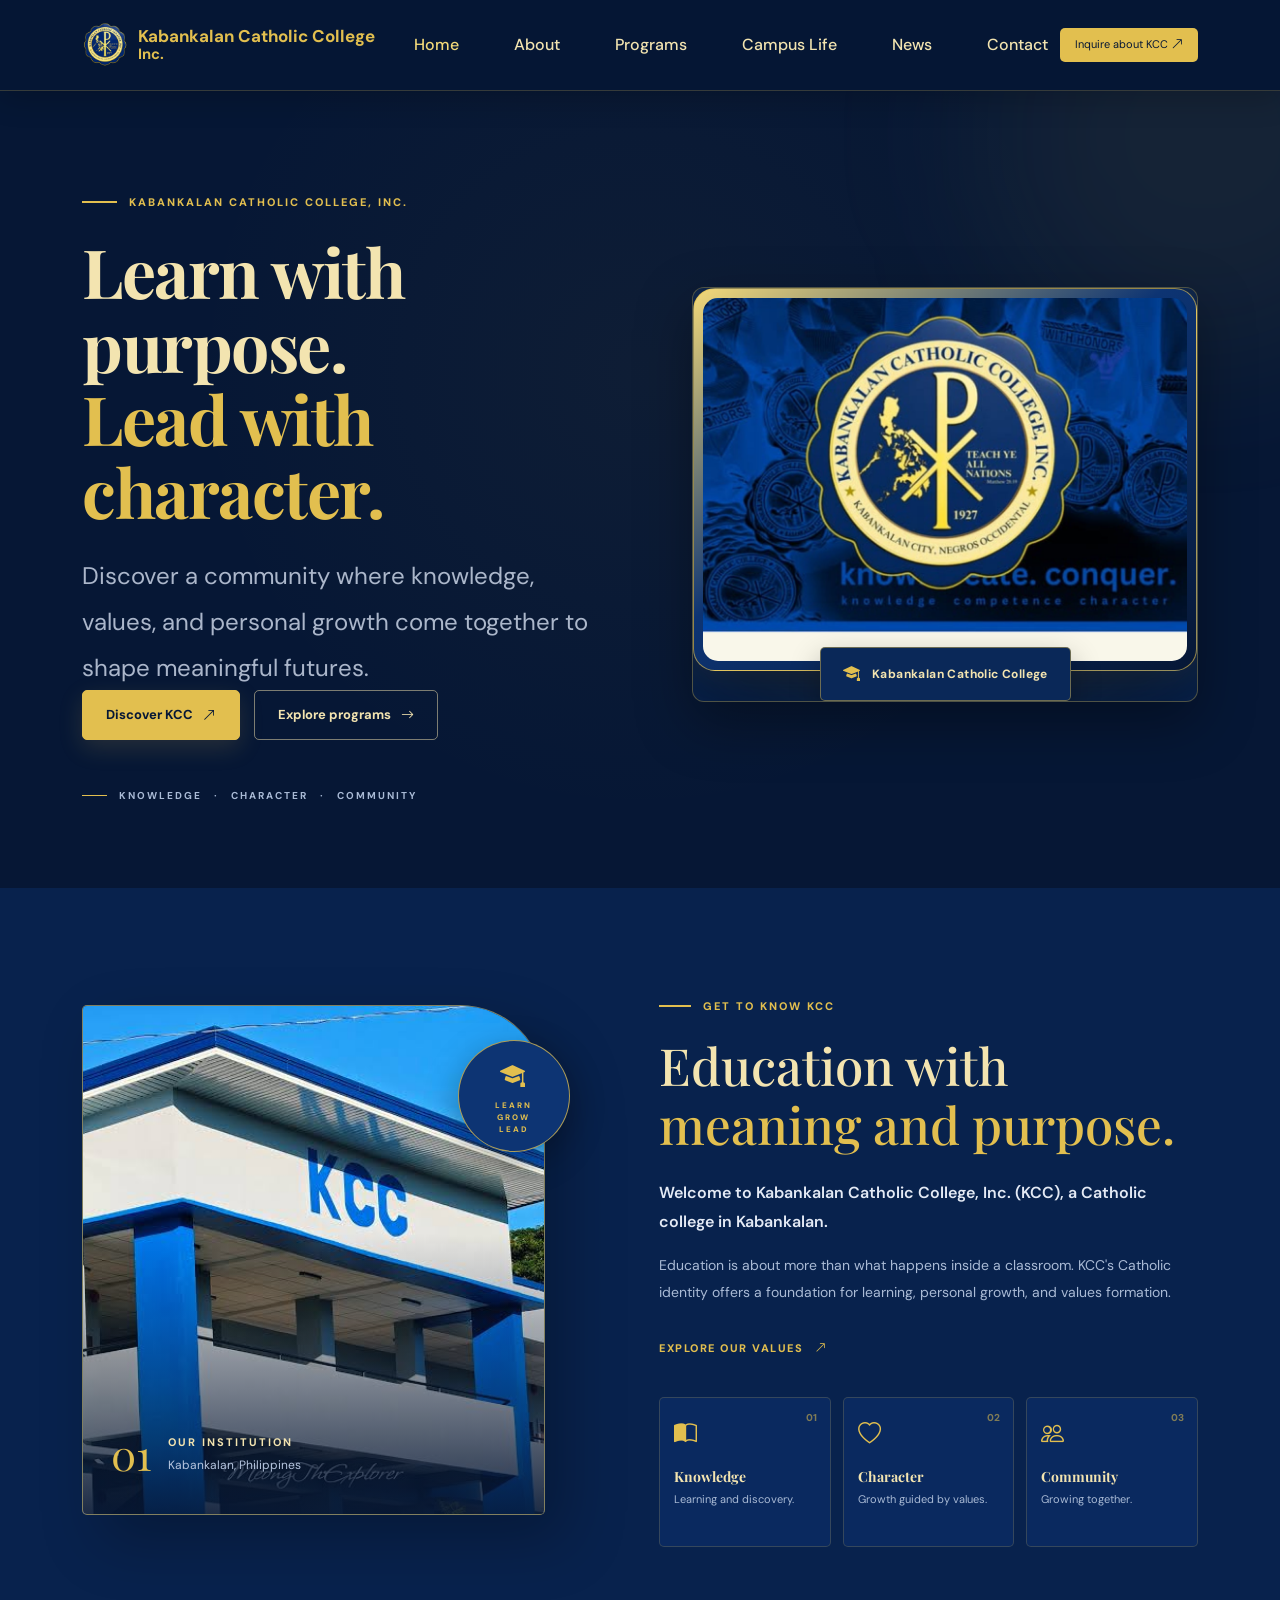
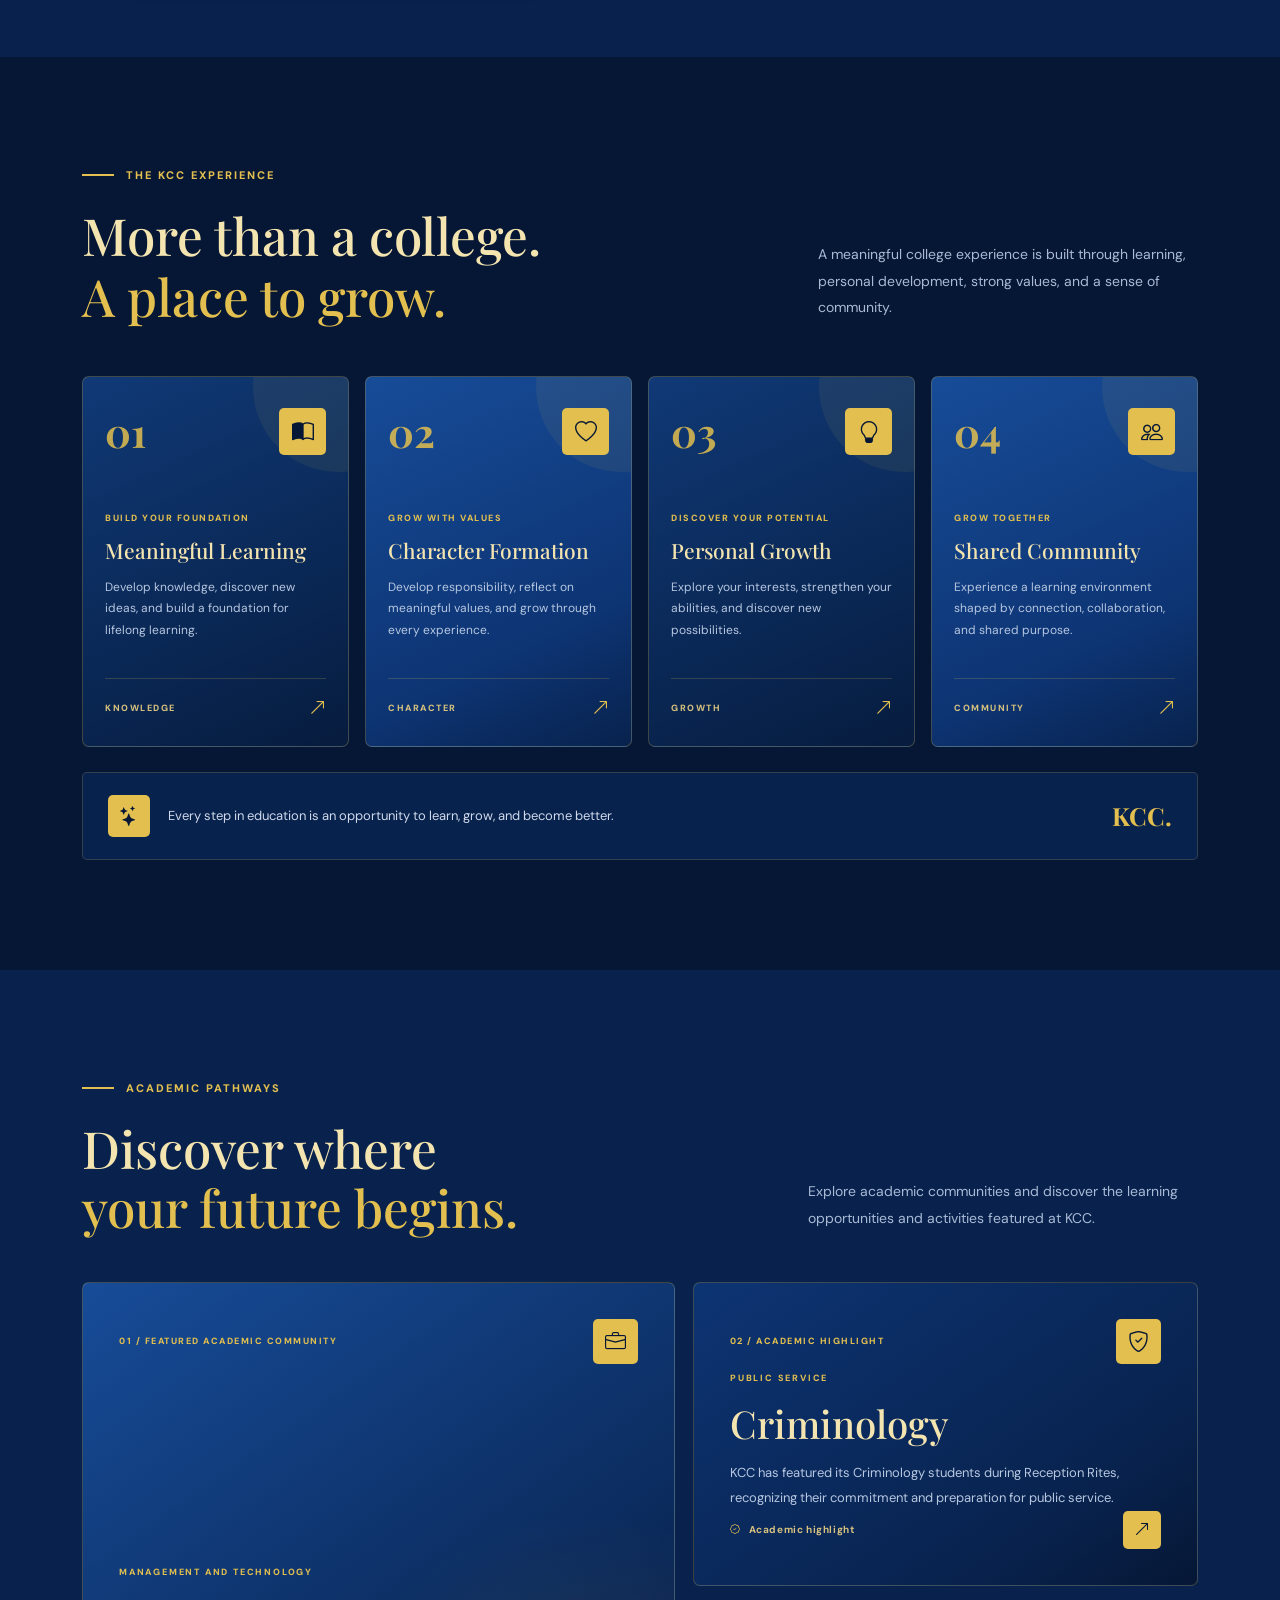
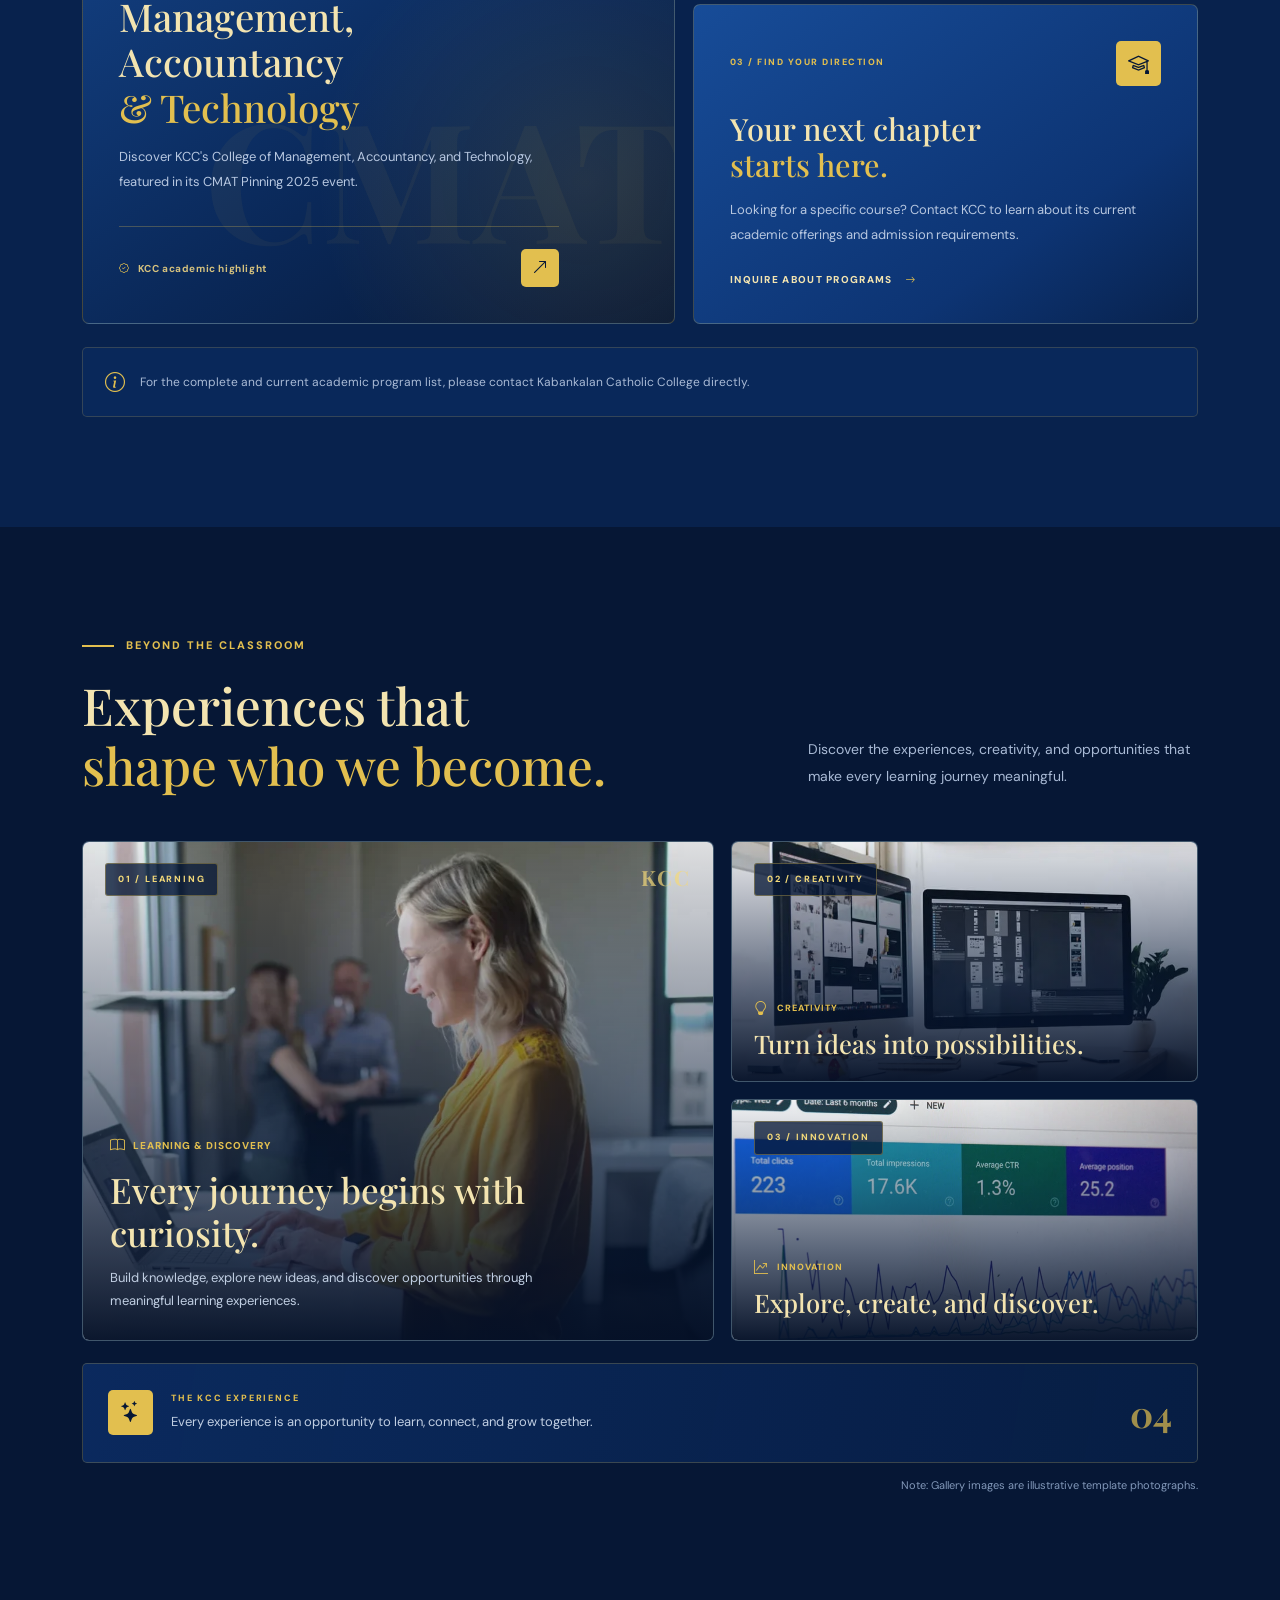
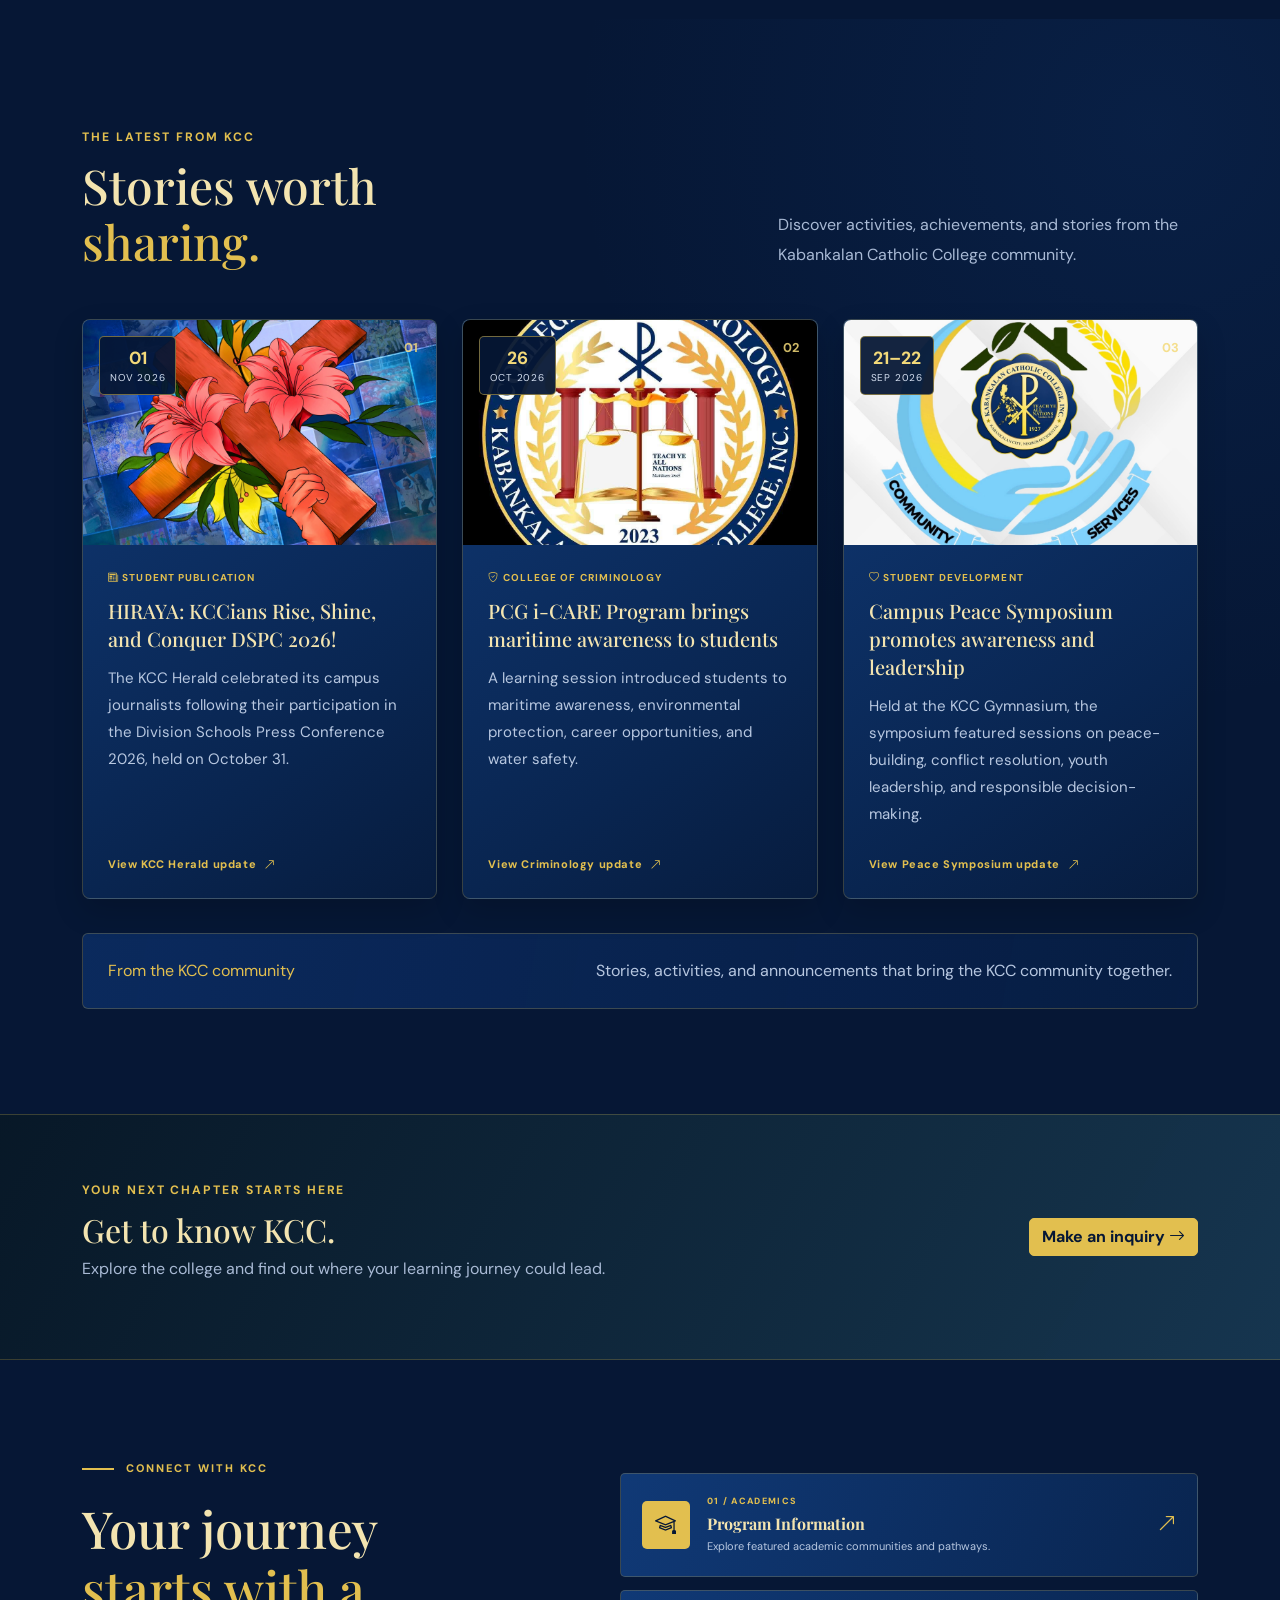
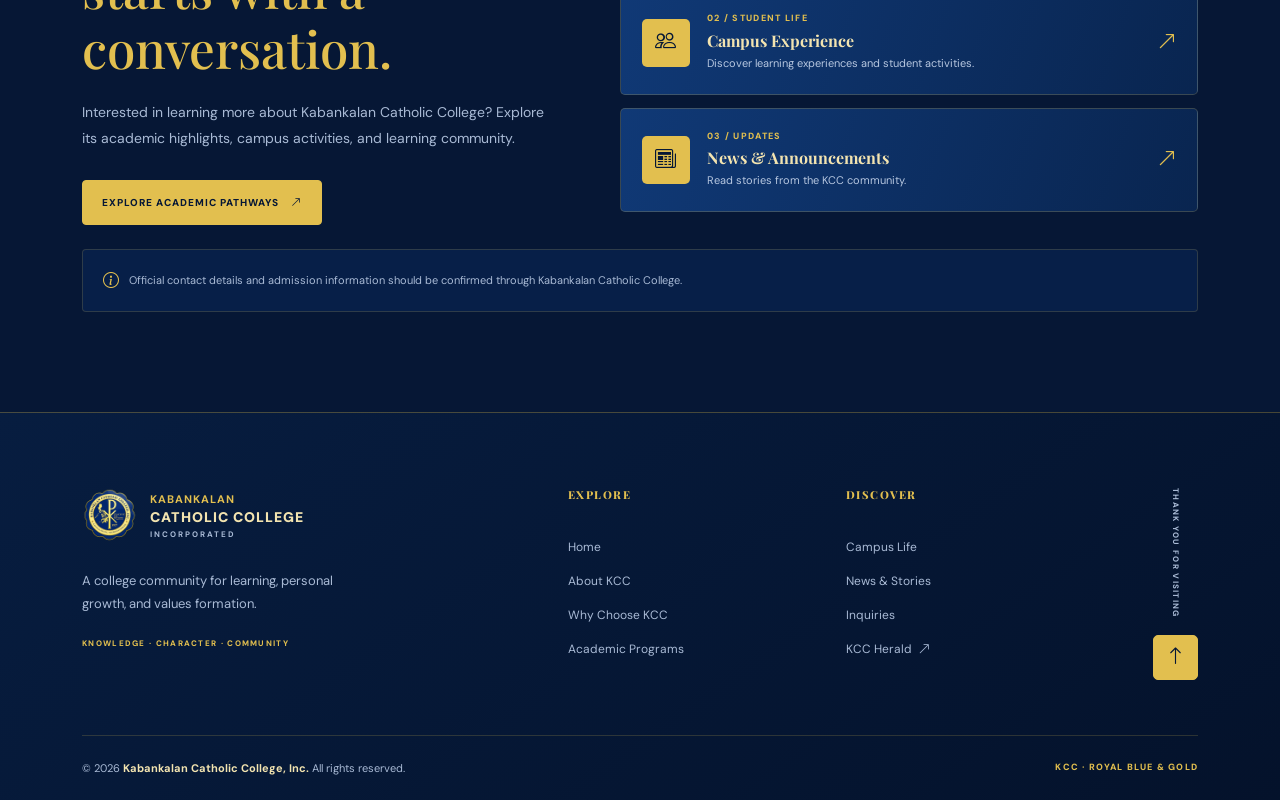
==== commit b607e695: "Improve website accessibility and SEO metadata" ====
--- a/index.html
+++ b/index.html
@@ -5,10 +5,19 @@
   <meta charset="utf-8">
   <meta name="viewport" content="width=device-width, initial-scale=1">
 
-  <meta name="description" content="Discover Kabankalan Catholic College, Inc. and learn more about its academic community, campus life, and opportunities.">
-  <meta name="theme-color" content="#080d18">
-
-  <title>Kabankalan Catholic College, Inc. | KCC</title>
+  
+<meta name="description" content="Discover Kabankalan Catholic College, Inc. Explore its academic highlights, student activities, campus experiences, and learning community.">
+
+<meta name="theme-color" content="#061735">
+
+<meta name="robots" content="index, follow">
+
+<meta property="og:type" content="website">
+<meta property="og:title" content="Kabankalan Catholic College, Inc. | KCC">
+<meta property="og:description" content="Discover the academic highlights, activities, and community of Kabankalan Catholic College, Inc.">
+
+<title>Kabankalan Catholic College, Inc. | Official KCC Landing Page</title>
+
 
   <!-- KCC Branding -->
   <link href="assets/img/kcc-logo.png" rel="icon" type="image/png">
@@ -63,11 +72,13 @@
           <li><a href="#contact">Contact</a></li>
         </ul>
 
-        <button
+       <button
           class="mobile-nav-toggle d-xl-none bi bi-list"
           type="button"
-          aria-label="Toggle navigation"
-        ></button>
+          aria-label="Open navigation menu"
+          aria-controls="navmenu"
+          aria-expanded="false"
+>      </button>
 
       </nav>
 
--- a/assets/css/kcc-custom.css
+++ b/assets/css/kcc-custom.css
@@ -3450,7 +3450,585 @@
   }
 
 }
-
-
-
-
+/* Smaller Header Inquiry Button */
+.header .btn-getstarted {
+  padding: 9px 15px;
+  font-size: 11px;
+  line-height: 1.3;
+  margin-left: 12px;
+  white-space: nowrap;
+  border-radius: 5px;
+}
+
+.header .btn-getstarted i {
+  font-size: 12px;
+}
+
+/* Mobile adjustment */
+@media (max-width: 576px) {
+  .header .btn-getstarted {
+    padding: 7px 10px;
+    font-size: 9px;
+    margin-left: 6px;
+  }
+
+  .header .btn-getstarted i {
+    font-size: 10px;
+  }
+}
+
+/* =========================================================
+   PROJECT 3 - NAVIGATION POLISH
+========================================================= */
+
+@media (min-width: 1200px) {
+
+  #header .navmenu a {
+    position: relative;
+    transition: color 250ms ease;
+  }
+
+  #header .navmenu a::before {
+    height: 2px;
+    bottom: -5px;
+    border-radius: 5px;
+    background: linear-gradient(
+      90deg,
+      #E2BF4F,
+      #F3D979
+    );
+    transition: width 300ms ease;
+  }
+
+  #header .navmenu a.active,
+  #header .navmenu a:hover {
+    color: #F3D979;
+  }
+
+  #header .navmenu a.active::before,
+  #header .navmenu a:hover::before {
+    width: 100%;
+    visibility: visible;
+  }
+
+  #header .navmenu > ul {
+    gap: 25px;
+  }
+
+}
+
+/* Mobile active link */
+
+@media (max-width: 1199px) {
+
+  #header .navmenu a.active {
+    color: #E2BF4F;
+    font-weight: 700;
+  }
+
+}
+
+/* =========================================================
+   PROJECT 3 - FINAL RESPONSIVE POLISH
+========================================================= */
+
+/* TABLET */
+@media (max-width: 1199px) {
+
+  .header .container-xl {
+    gap: 12px;
+  }
+
+  .header .brand-name {
+    font-size: 14px;
+    line-height: 1.2;
+  }
+
+  .header .brand-name small {
+    display: block;
+    font-size: 10px;
+  }
+
+  .header .btn-getstarted {
+    padding: 8px 11px;
+    font-size: 10px;
+  }
+
+  .navmenu .mobile-nav-toggle {
+    margin-left: 8px;
+  }
+
+}
+
+/* MOBILE */
+@media (max-width: 767px) {
+
+  /* HEADER */
+  .header {
+    padding: 10px 0;
+  }
+
+  .header .container-xl {
+    gap: 7px;
+  }
+
+  .header .logo {
+    min-width: 0;
+  }
+
+  .header .logo img {
+    max-height: 35px;
+    width: 35px;
+    flex-shrink: 0;
+  }
+
+  .header .brand-name {
+    font-size: 11px;
+    line-height: 1.2;
+  }
+
+  .header .brand-name small {
+    font-size: 9px;
+  }
+
+  .header .btn-getstarted {
+    padding: 7px 9px;
+    margin-left: 2px;
+    font-size: 9px;
+    white-space: nowrap;
+  }
+
+  .header .btn-getstarted i {
+    font-size: 10px;
+  }
+
+  .navmenu .mobile-nav-toggle {
+    margin-left: 3px;
+    font-size: 23px;
+  }
+
+  /* HERO */
+  .project3-hero {
+    padding: 60px 0;
+  }
+
+  .kcc-hero-inner {
+    gap: 38px;
+  }
+
+  .kcc-hero-eyebrow {
+    font-size: 9px;
+    letter-spacing: 1.2px;
+    justify-content: center;
+  }
+
+  .kcc-hero-copy h1 {
+    font-size: clamp(2.2rem, 8vw, 3.2rem);
+    letter-spacing: -0.5px;
+  }
+
+  .kcc-hero-description {
+    font-size: 13px;
+    line-height: 1.8;
+  }
+
+  .kcc-hero-artwork {
+    width: 100%;
+    max-width: 520px;
+  }
+
+  /* ABOUT */
+  .p3-about {
+    padding: 65px 0;
+  }
+
+  .p3-about-grid {
+    gap: 45px;
+  }
+
+  .p3-about-image-frame {
+    min-height: 340px;
+  }
+
+  .p3-about-content h2 {
+    font-size: 2.25rem;
+  }
+
+  .p3-about-values {
+    gap: 10px;
+  }
+
+  /* WHY CHOOSE KCC */
+  .p3-why-section {
+    padding: 65px 0;
+  }
+
+  .p3-why-heading h2 {
+    font-size: 2.3rem;
+  }
+
+  .p3-why-card {
+    min-height: 270px;
+  }
+
+  /* PROGRAMS */
+  .p3-programs-section {
+    padding: 65px 0;
+  }
+
+  .p3-programs-heading h2 {
+    font-size: 2.3rem;
+  }
+
+  /* CAMPUS LIFE */
+  .p3-campus-section {
+    padding: 65px 0;
+  }
+
+  .p3-campus-heading h2 {
+    font-size: 2.3rem;
+  }
+
+  /* NEWS */
+  .news-section {
+    padding: 65px 0;
+  }
+
+  .news-heading {
+    gap: 14px;
+  }
+
+  .news-heading .section-heading {
+    font-size: 2.3rem;
+  }
+
+  .news-grid {
+    grid-template-columns: 1fr;
+  }
+
+  .news-grid article img {
+    height: 220px;
+  }
+
+  /* CONTACT */
+  .p3-contact-section {
+    padding: 65px 0;
+  }
+
+  .p3-contact-content h2 {
+    font-size: 2.3rem;
+  }
+
+  /* FOOTER */
+  .p3-footer-main {
+    gap: 28px 18px;
+  }
+
+}
+
+/* SMALL PHONES */
+@media (max-width: 400px) {
+
+  .header .brand-name {
+    font-size: 10px;
+  }
+
+  .header .btn-getstarted {
+    padding: 6px 7px;
+    font-size: 8px;
+  }
+
+  .header .btn-getstarted i {
+    font-size: 9px;
+  }
+
+  .kcc-hero-copy h1 {
+    font-size: 2.1rem;
+  }
+
+  .kcc-hero-motto {
+    font-size: 7px;
+    letter-spacing: 0.6px;
+    gap: 6px;
+  }
+
+  .p3-about-values {
+    grid-template-columns: 1fr;
+  }
+
+  .p3-footer-main {
+    grid-template-columns: 1fr 1fr;
+  }
+
+  .p3-footer-bottom-label {
+    font-size: 8px;
+  }
+
+}
+
+/* BETTER TOUCH AND KEYBOARD INTERACTION */
+.p3-campus-card:focus-visible,
+.p3-news-read-link:focus-visible,
+.p3-contact-option:focus-visible,
+.p3-footer a:focus-visible {
+  outline: 2px solid #F3D979;
+  outline-offset: 4px;
+}
+
+/* ACCESSIBILITY */
+@media (prefers-reduced-motion: reduce) {
+
+  .project3-hero,
+  .p3-about,
+  .p3-why-section,
+  .p3-programs-section,
+  .p3-campus-section {
+    scroll-behavior: auto;
+  }
+
+  .p3-campus-card img,
+  .p3-why-card,
+  .p3-program-card,
+  .p3-contact-option,
+  .p3-news-featured,
+  .p3-news-side-card {
+    transition: none !important;
+  }
+
+}
+
+/* =========================================================
+   PROJECT 3 - NEWS SECTION VISUAL POLISH
+   Keep the original HTML layout and Facebook links.
+========================================================= */
+
+#news.news-section {
+  background:
+    radial-gradient(
+      circle at 90% 10%,
+      rgba(23, 76, 152, 0.16),
+      transparent 38%
+    ),
+    #061735;
+  padding-top: 105px;
+  padding-bottom: 105px;
+}
+
+/* NEWS HEADING */
+
+#news .news-heading {
+  margin-bottom: 42px;
+}
+
+#news .news-heading .section-kicker {
+  color: #E2BF4F;
+  letter-spacing: 2px;
+}
+
+#news .news-heading .section-heading {
+  color: #F3E4B0;
+  font-family: var(--heading-font);
+}
+
+#news .news-heading .section-heading span {
+  color: #E2BF4F;
+}
+
+#news .news-heading > p {
+  color: #A9BAD5;
+  line-height: 1.9;
+}
+
+/* NEWS CARDS */
+
+#news .news-grid article {
+  background: linear-gradient(
+    145deg,
+    #103976,
+    #092550 70%,
+    #071C3E
+  );
+
+  border: 1px solid rgba(226, 191, 79, 0.22);
+  border-radius: 8px;
+
+  box-shadow: 0 12px 30px rgba(0, 0, 0, 0.16);
+
+  transition:
+    transform 350ms ease,
+    border-color 350ms ease,
+    box-shadow 350ms ease;
+}
+
+#news .news-grid article:hover {
+  transform: translateY(-7px);
+
+  border-color: rgba(243, 217, 121, 0.75);
+
+  box-shadow:
+    0 20px 40px rgba(0, 0, 0, 0.28),
+    0 0 22px rgba(226, 191, 79, 0.07);
+}
+
+/* NEWS IMAGES */
+
+#news .news-story-image {
+  overflow: hidden;
+  background: #0D3473;
+}
+
+#news .news-story-image img {
+  display: block;
+  transition: transform 650ms ease;
+}
+
+#news .news-grid article:hover .news-story-image img {
+  transform: scale(1.045);
+}
+
+/* NEWS DATE */
+
+#news .news-date {
+  background: rgba(6, 23, 53, 0.94);
+  border: 1px solid rgba(226, 191, 79, 0.5);
+  border-radius: 5px;
+}
+
+#news .news-date strong {
+  color: #F3D979;
+}
+
+#news .news-date small {
+  color: #D5DFF0;
+}
+
+/* NEWS CONTENT */
+
+#news .news-story-content {
+  padding: 25px;
+}
+
+#news .news-category {
+  color: #E2BF4F;
+  font-size: 10px;
+  letter-spacing: 1.1px;
+}
+
+#news .news-story-content h3 {
+  color: #F3E4B0;
+  line-height: 1.4;
+}
+
+#news .news-story-content p {
+  color: #B7C7E0;
+  line-height: 1.8;
+}
+
+/* READ STORY LINKS */
+
+#news .news-read-link {
+  color: #E2BF4F;
+  font-size: 11px;
+  font-weight: 800;
+  letter-spacing: 0.6px;
+  text-decoration: none;
+  transition: gap 250ms ease, color 250ms ease;
+}
+
+#news .news-read-link:hover {
+  color: #F3D979;
+  gap: 14px;
+}
+
+#news .news-read-link i {
+  transition: transform 250ms ease;
+}
+
+#news .news-read-link:hover i {
+  transform: translate(3px, -3px);
+}
+
+/* CARD NUMBERS */
+
+#news .news-story-number {
+  color: rgba(243, 217, 121, 0.85);
+}
+
+/* BOTTOM NEWS PANEL */
+
+#news .news-bottom {
+  background: linear-gradient(
+    100deg,
+    rgba(13, 52, 115, 0.65),
+    rgba(8, 34, 77, 0.55)
+  );
+
+  border: 1px solid rgba(226, 191, 79, 0.24);
+  border-radius: 6px;
+}
+
+#news .news-bottom-label {
+  color: #E2BF4F;
+}
+
+#news .news-bottom-dot {
+  background: #E2BF4F;
+  box-shadow: 0 0 10px rgba(226, 191, 79, 0.55);
+}
+
+#news .news-bottom > p {
+  color: #B7C7E0;
+}
+
+/* ACCESSIBILITY */
+
+@media (prefers-reduced-motion: reduce) {
+  #news .news-grid article,
+  #news .news-story-image img {
+    transition: none !important;
+  }
+}
+
+/* =========================================================
+   PROJECT 3 - ACCESSIBILITY POLISH
+========================================================= */
+
+/* Visible keyboard focus */
+a:focus-visible,
+button:focus-visible {
+  outline: 3px solid #F3D979;
+  outline-offset: 4px;
+}
+
+/* Navigation keyboard focus */
+#navmenu a:focus-visible {
+  color: #F3D979;
+}
+
+/* Prevent sticky header from covering section headings */
+html {
+  scroll-padding-top: 90px;
+}
+
+/* Respect reduced-motion preferences */
+@media (prefers-reduced-motion: reduce) {
+  html {
+    scroll-behavior: auto;
+  }
+
+  *,
+  *::before,
+  *::after {
+    animation-duration: 0.01ms !important;
+    animation-iteration-count: 1 !important;
+    transition-duration: 0.01ms !important;
+  }
+}
+
+
+
+
+
+
+
+
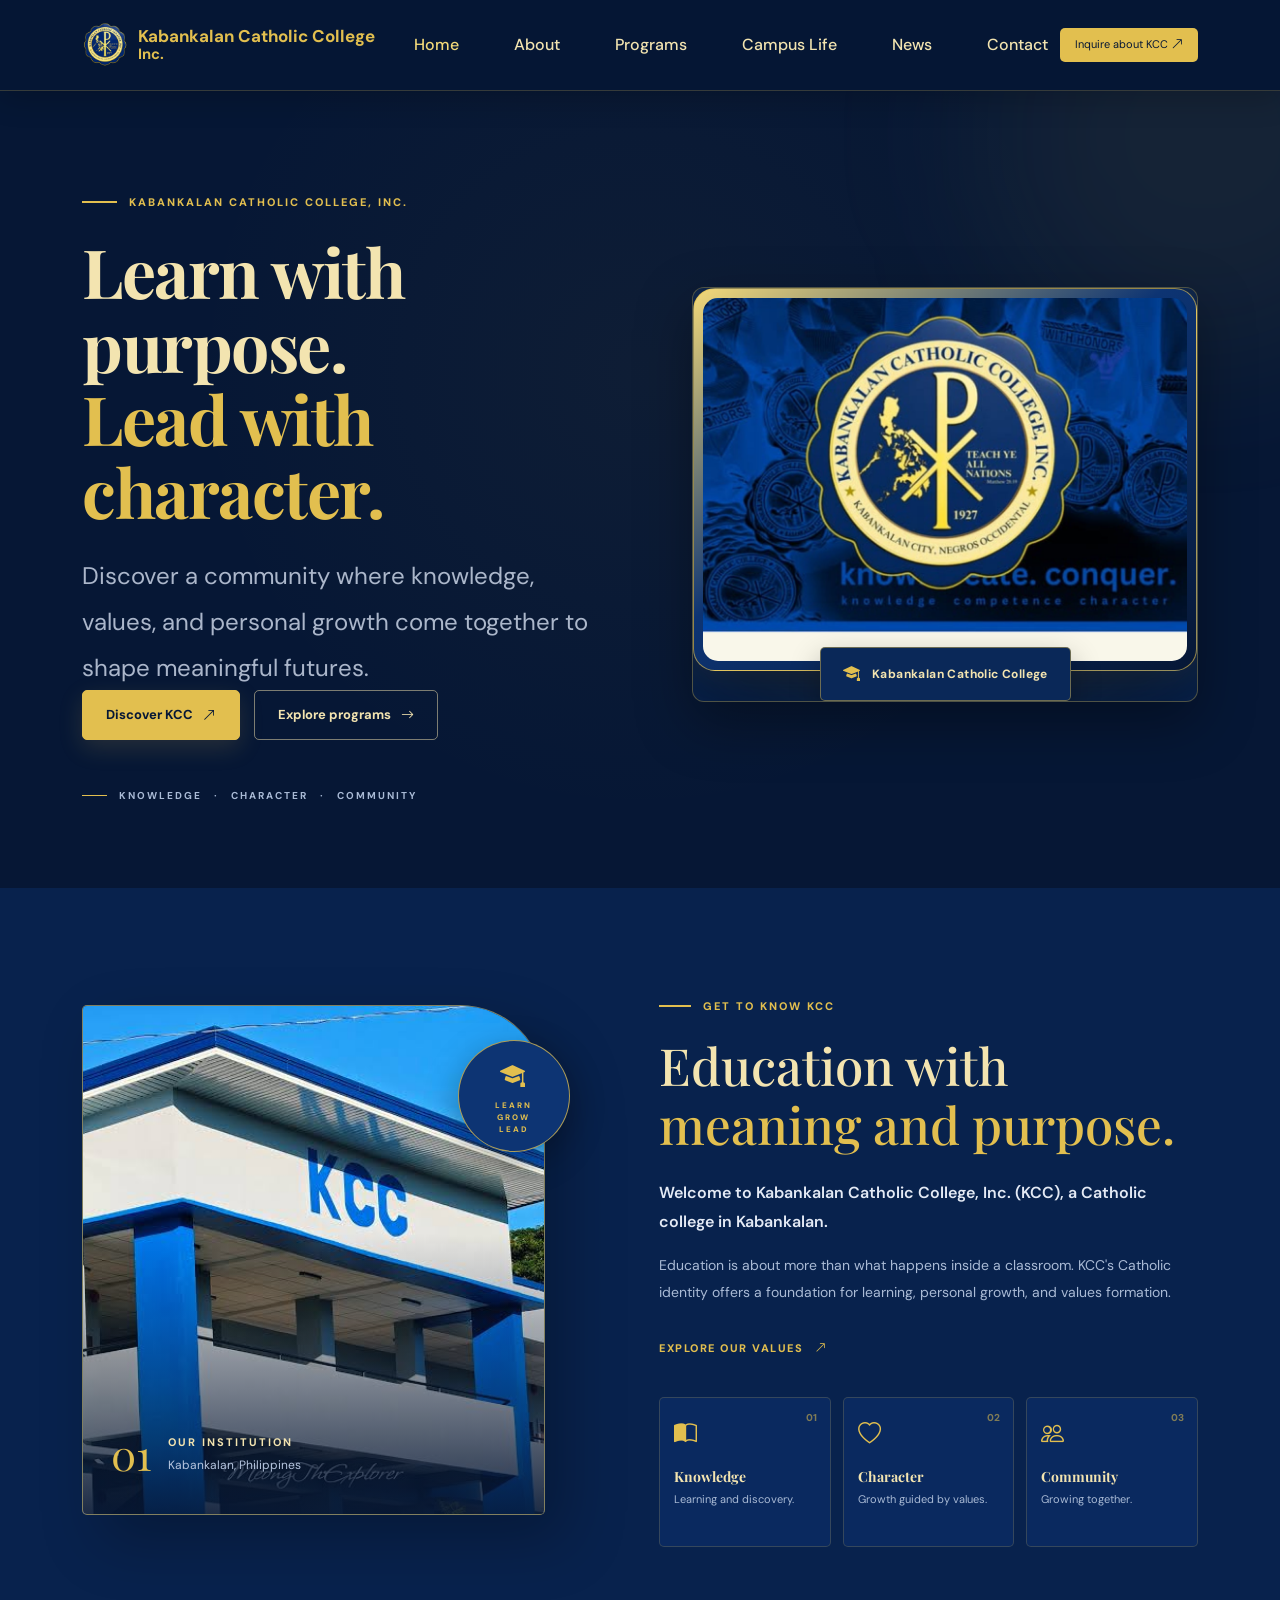
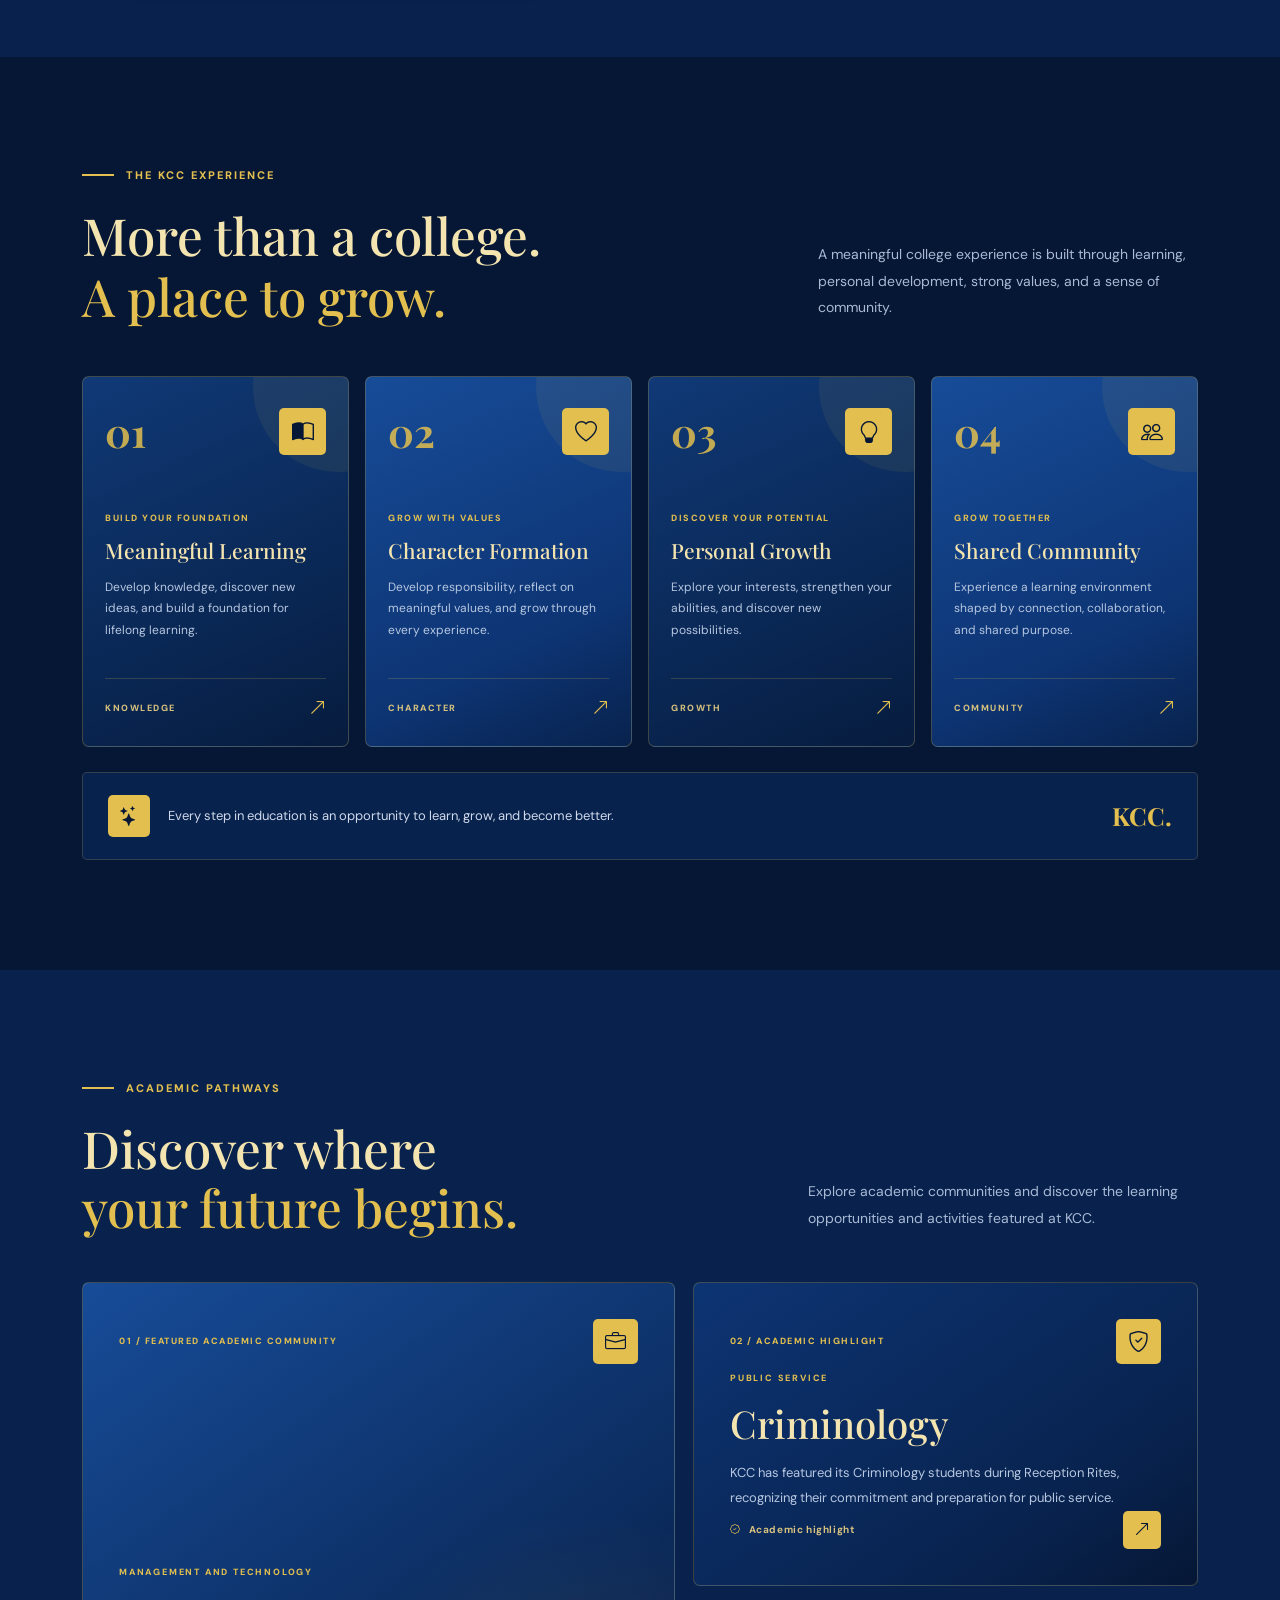
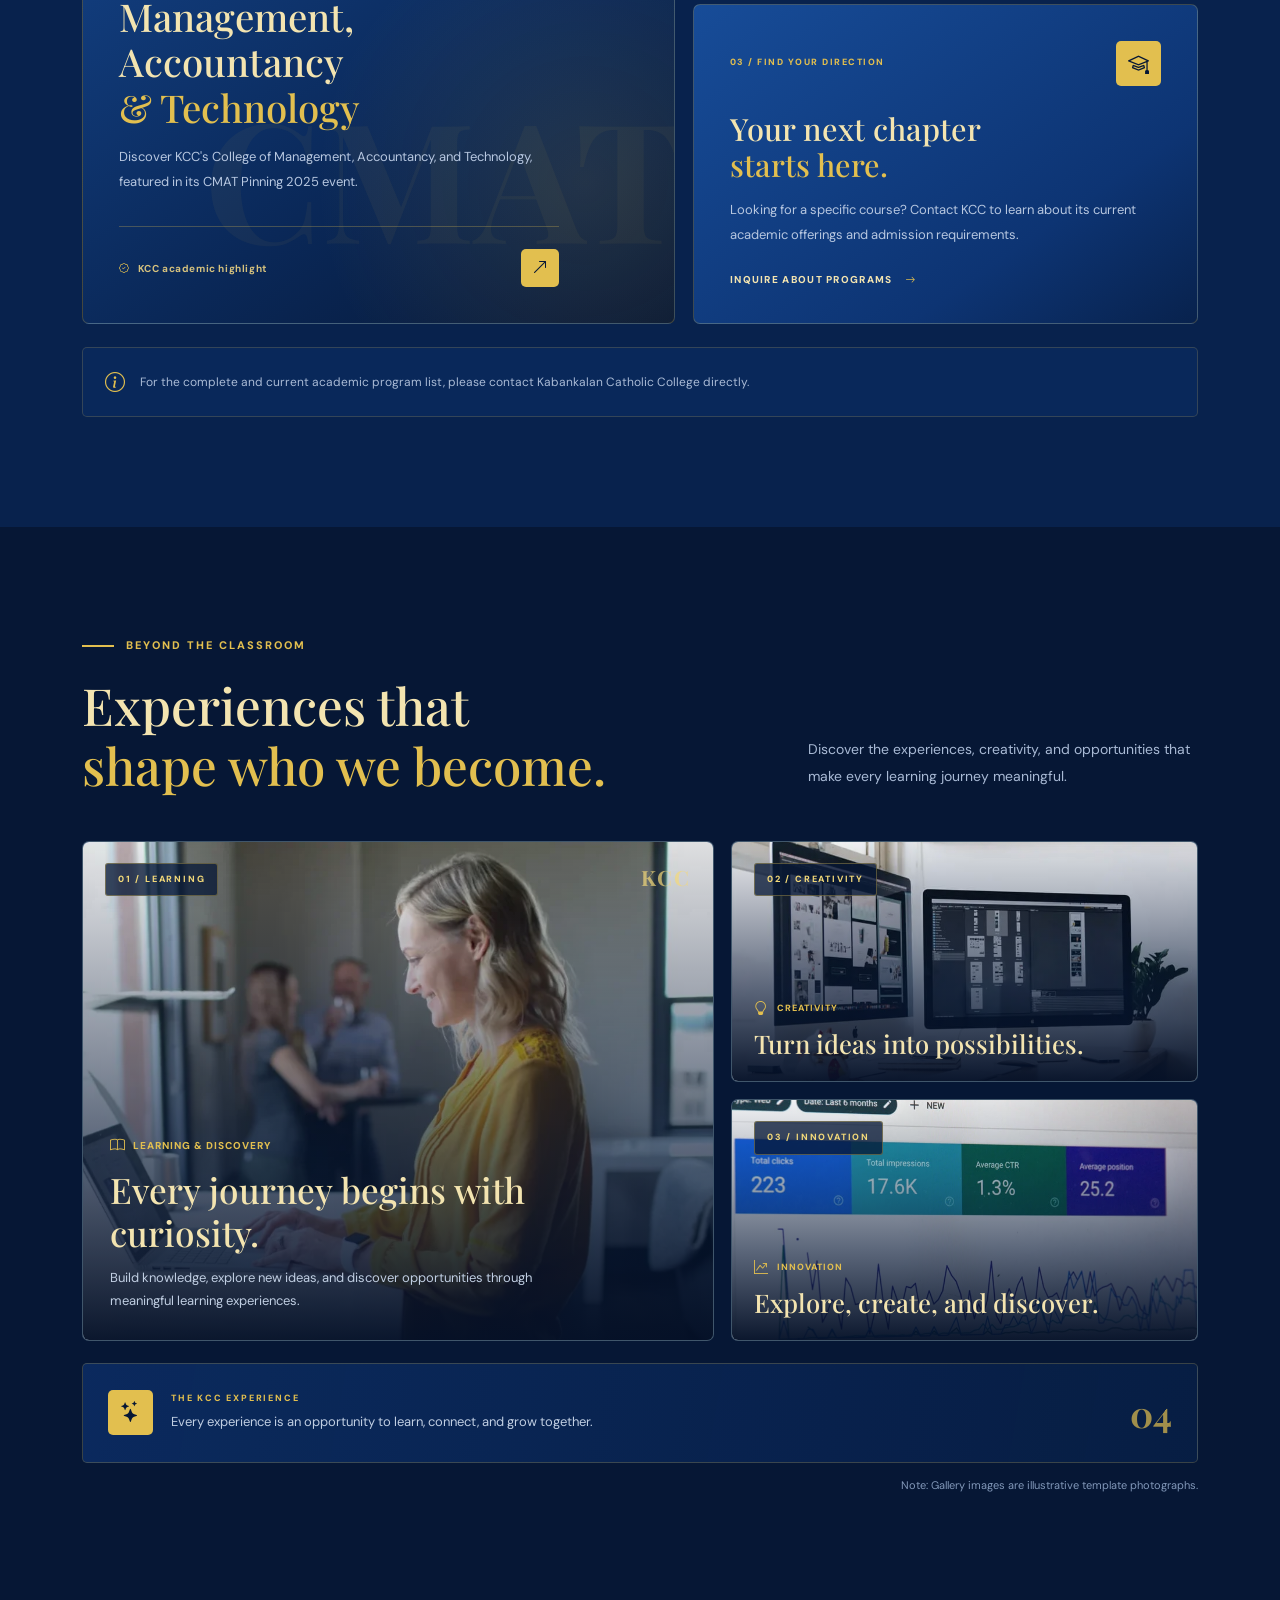
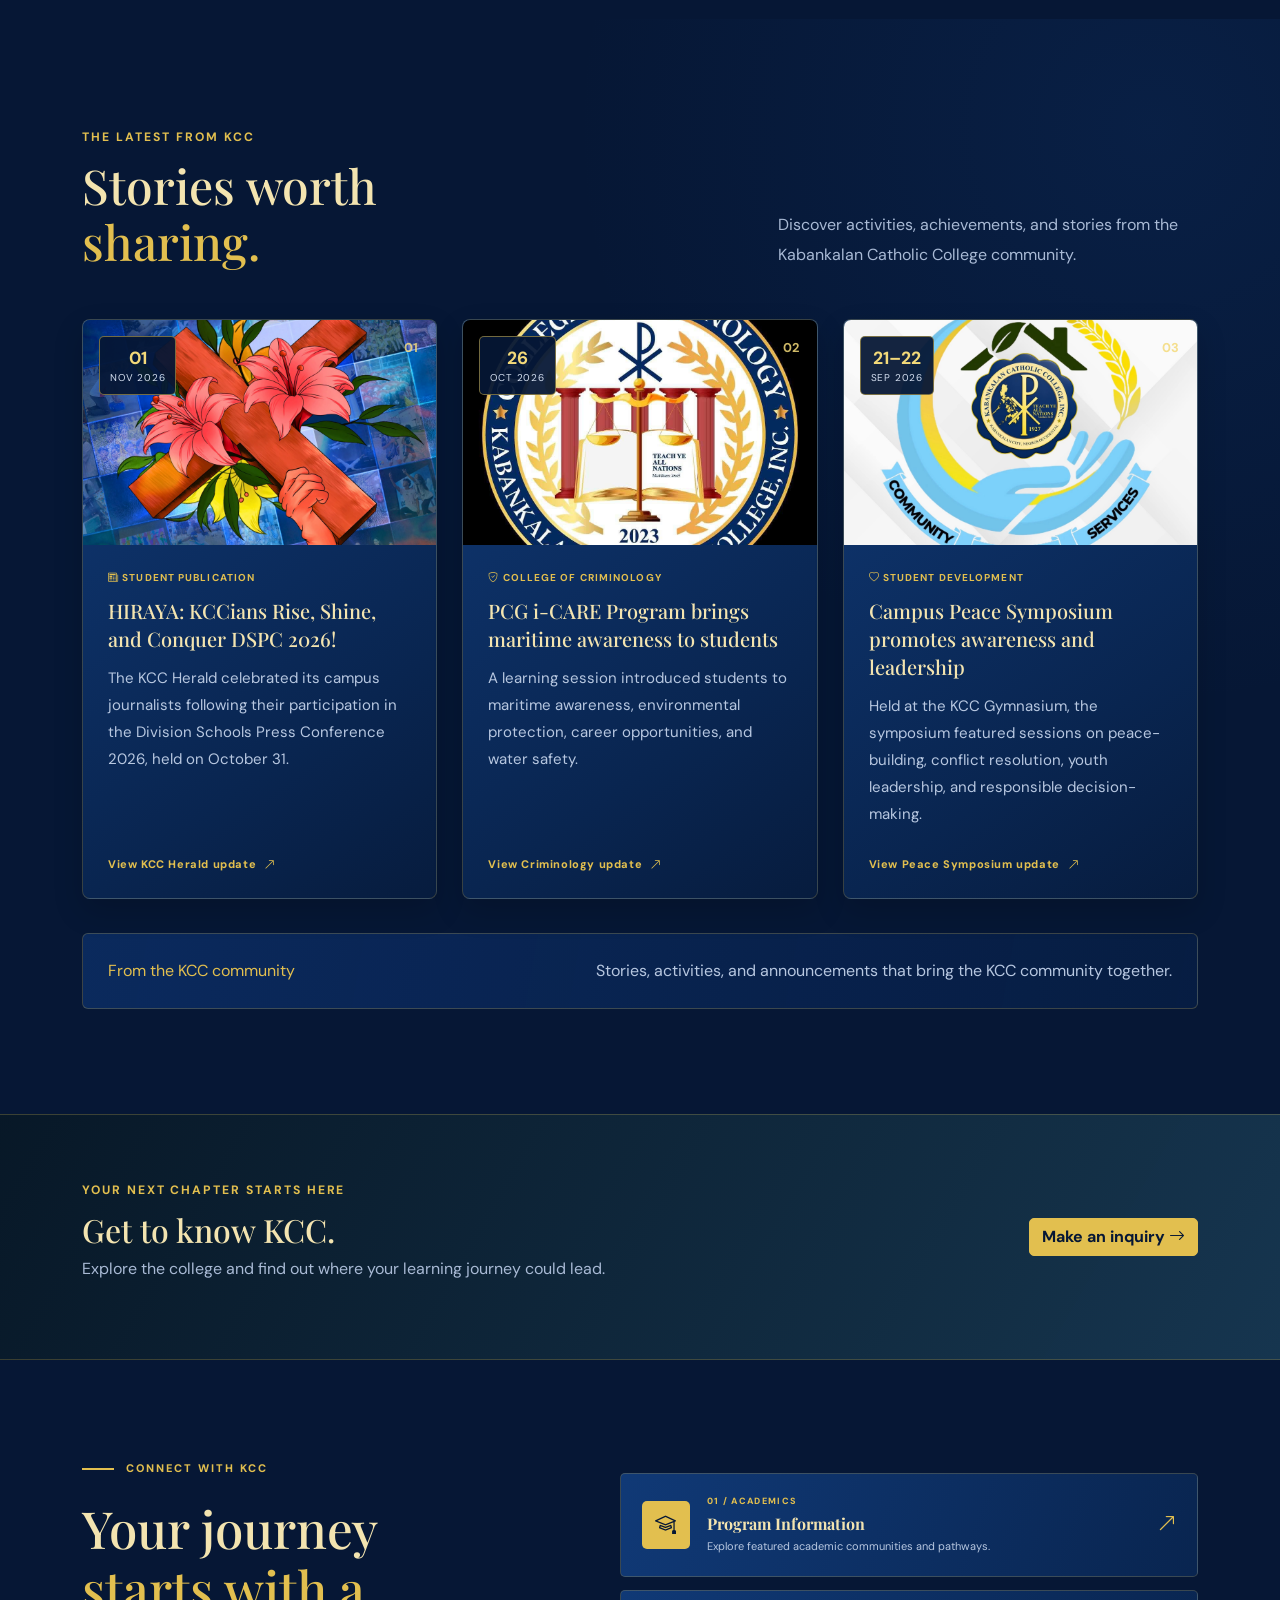
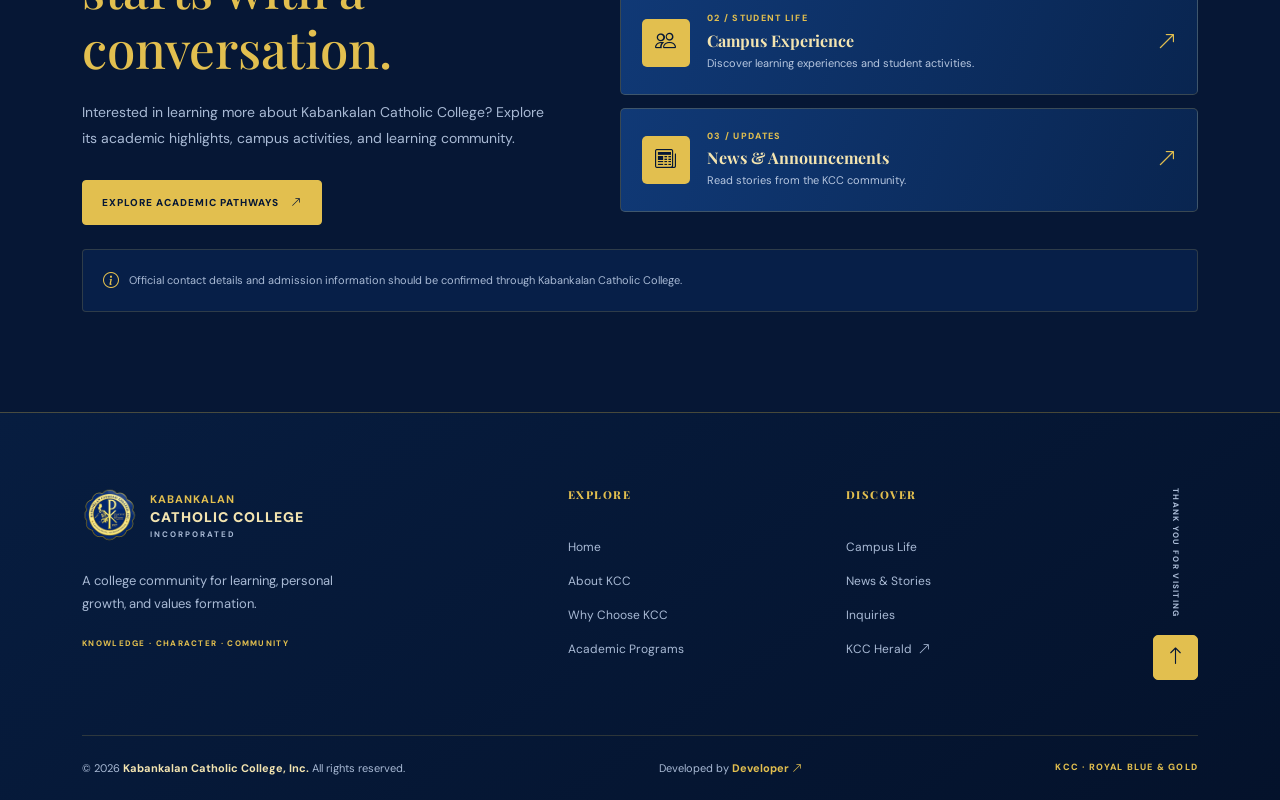
==== commit 9bbfb8e7: "Add developer portfolio link to KCC footer" ====
--- a/index.html
+++ b/index.html
@@ -1262,22 +1262,34 @@
     </div>
 
 
-    <!-- COPYRIGHT -->
-    <div class="p3-footer-bottom">
-
-      <p>
-        © <span id="copyright-year">2026</span>
-        <strong>Kabankalan Catholic College, Inc.</strong>
-        All rights reserved.
-      </p>
-
-      <span class="p3-footer-bottom-label">
-        KCC · ROYAL BLUE &amp; GOLD
-      </span>
-
-    </div>
-
-  </div>
+   
+<div class="p3-footer-bottom">
+
+  <p>
+    © <span id="copyright-year">2026</span>
+    <strong>Kabankalan Catholic College, Inc.</strong>
+    All rights reserved.
+  </p>
+
+  <p class="p3-footer-developer">
+    Developed by
+    <a
+      href="https://renielalayderos30-cloud.github.io/Project/"
+      target="_blank"
+      rel="noopener noreferrer"
+      aria-label="Visit the developer's portfolio"
+    >
+      Developer
+      <i class="bi bi-arrow-up-right"></i>
+    </a>
+  </p>
+
+  <span class="p3-footer-bottom-label">
+    KCC · ROYAL BLUE &amp; GOLD
+  </span>
+
+</div>
+
 
 </footer>
 
--- a/assets/css/kcc-custom.css
+++ b/assets/css/kcc-custom.css
@@ -4025,10 +4025,36 @@
   }
 }
 
-
-
-
-
-
-
-
+/* =========================================================
+   PROJECT 3 - DEVELOPER PROFILE CREDIT
+========================================================= */
+
+.p3-footer-developer {
+  margin: 0;
+  color: #A9BAD5;
+  font-size: 11px;
+}
+
+.p3-footer-developer a {
+  color: #E2BF4F;
+  font-weight: 700;
+  text-decoration: none;
+  transition: color 250ms ease, text-shadow 250ms ease;
+}
+
+.p3-footer-developer a:hover {
+  color: #F3D979;
+  text-shadow: 0 0 12px rgba(226, 191, 79, 0.45);
+}
+
+.p3-footer-developer a i {
+  font-size: 10px;
+}
+
+
+
+
+
+
+
+
